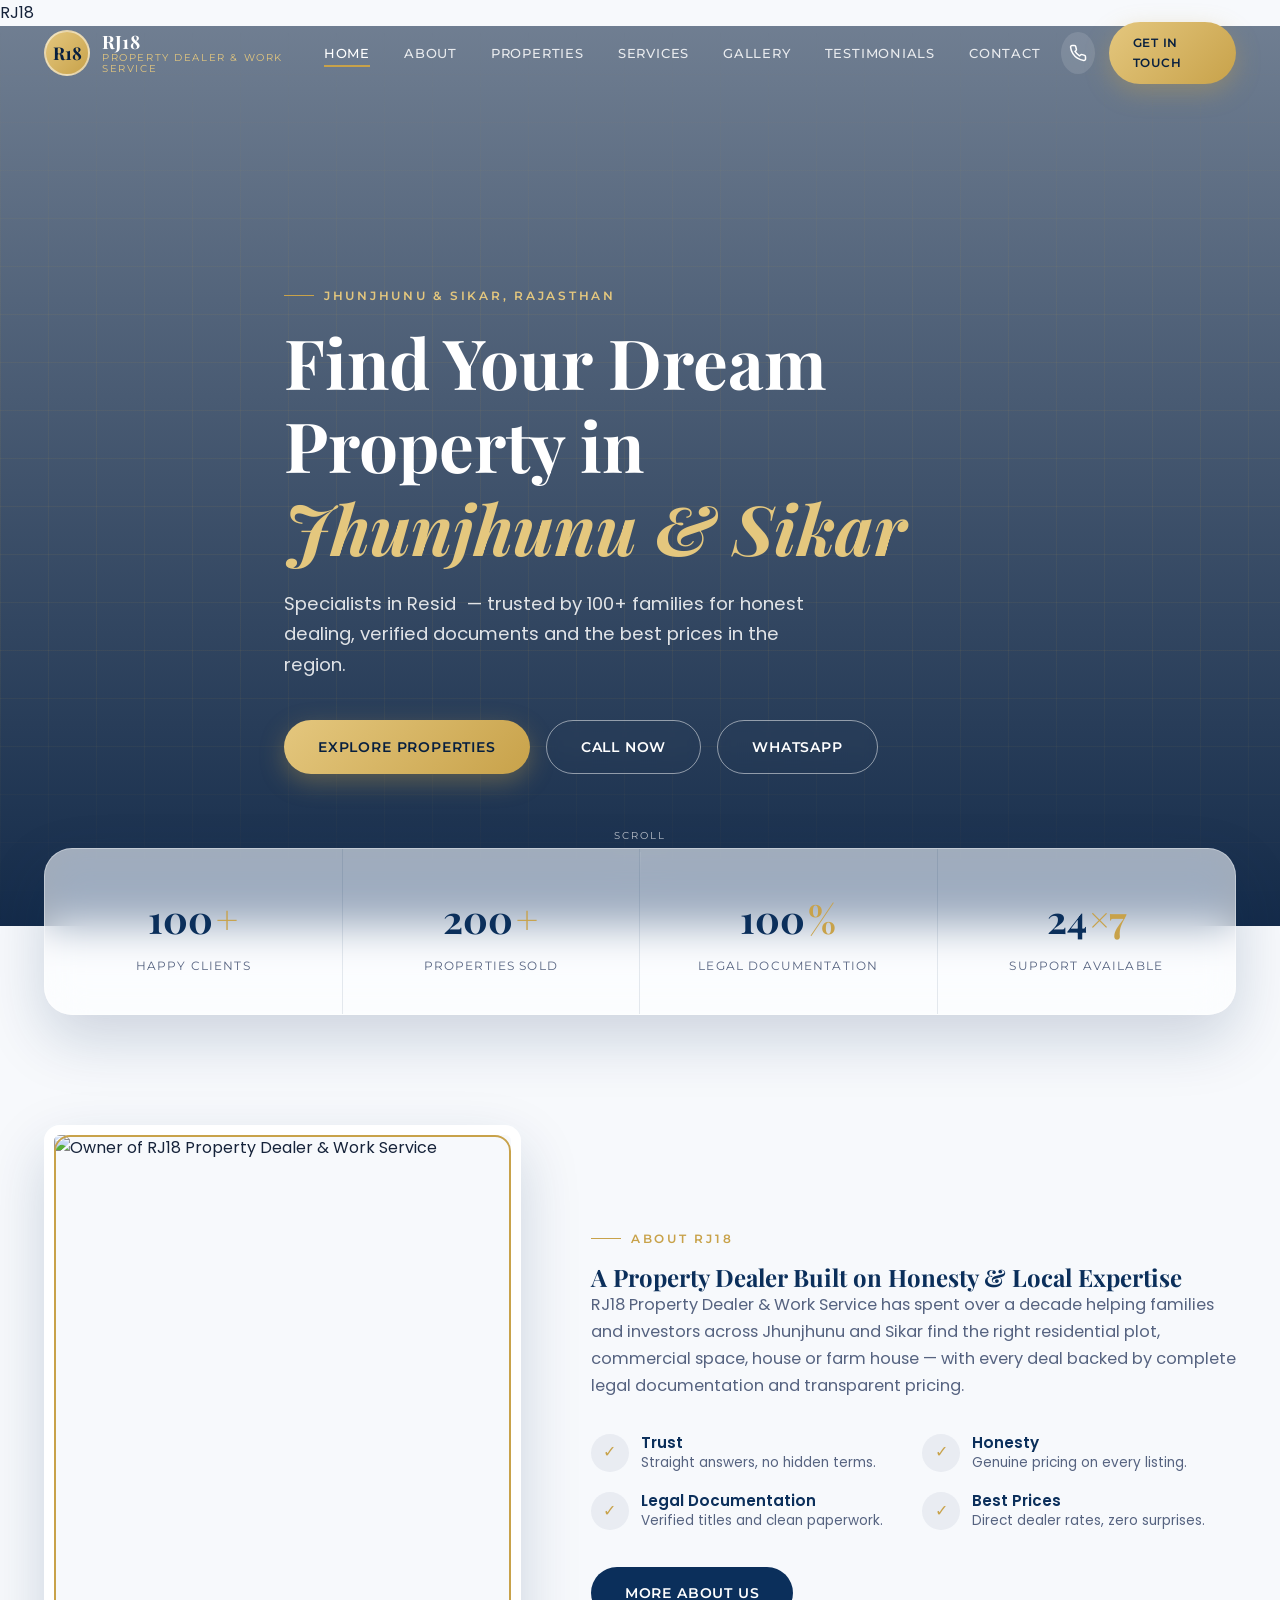
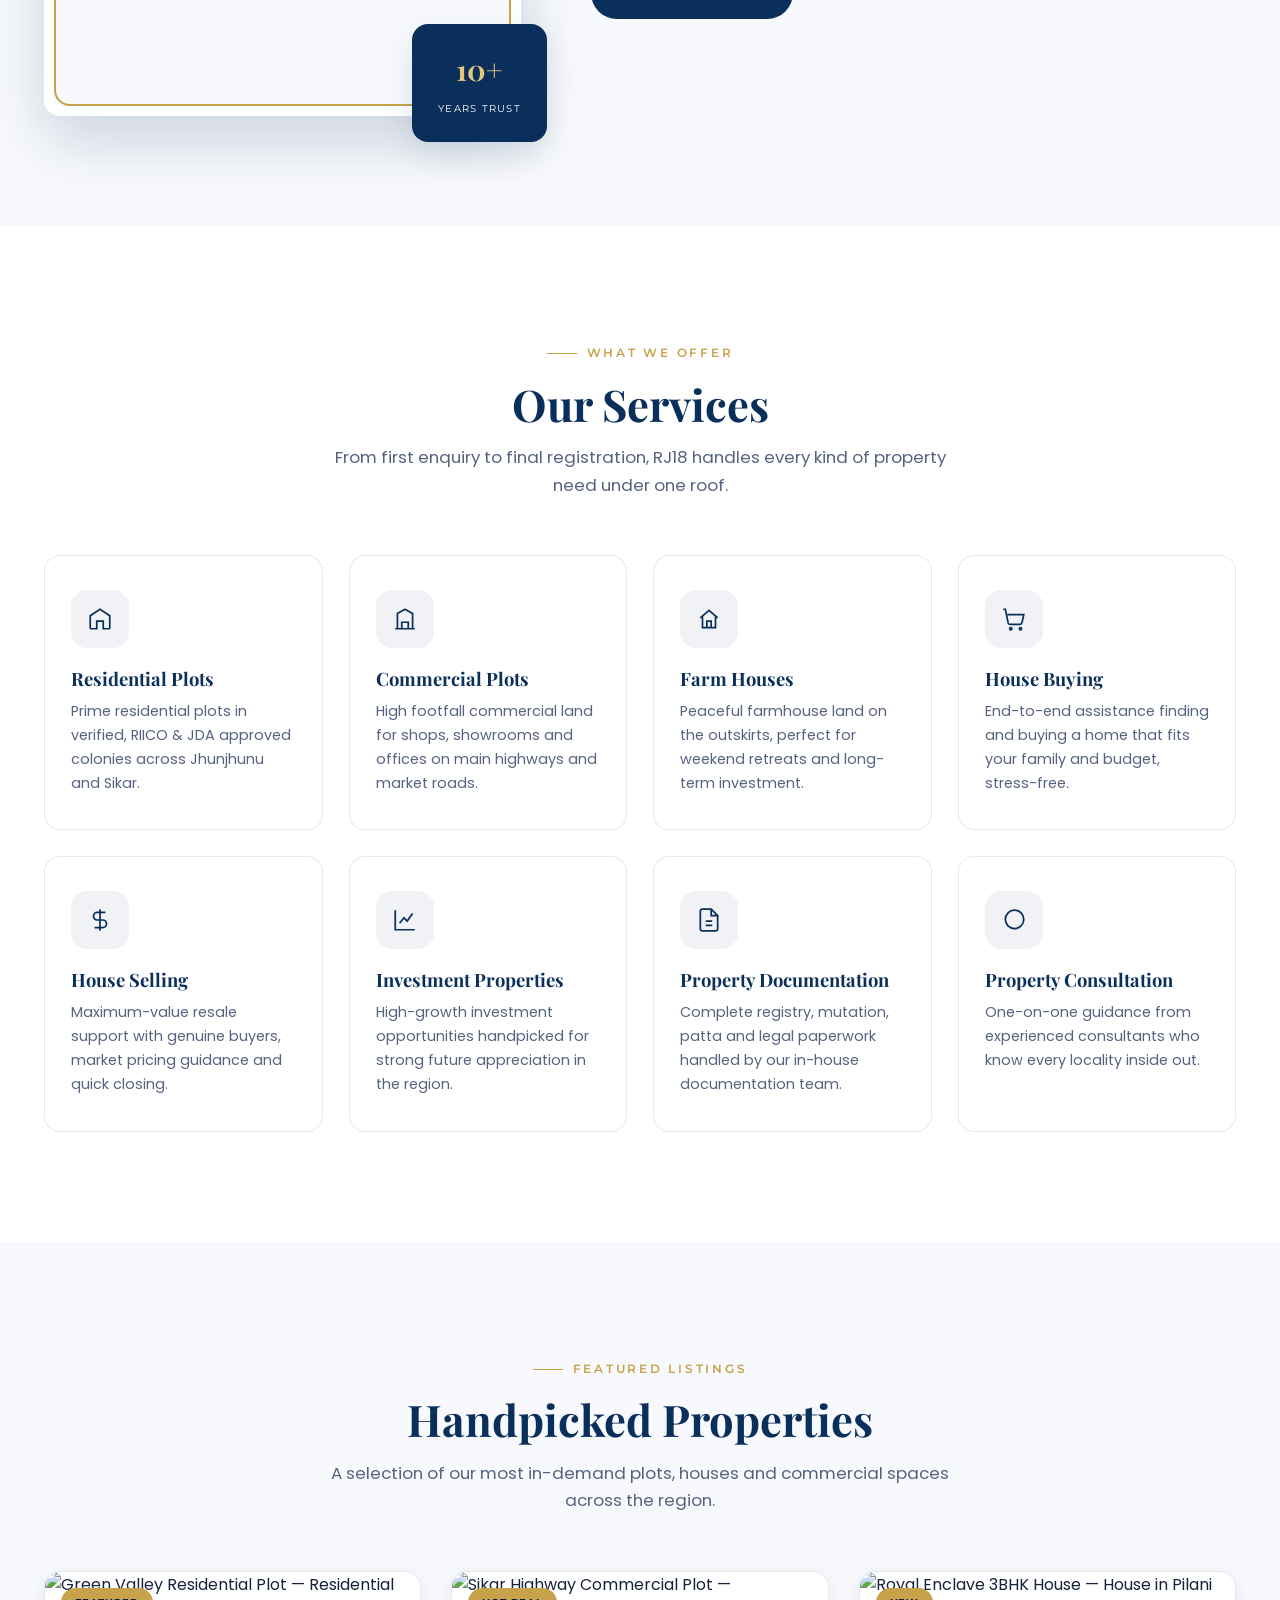
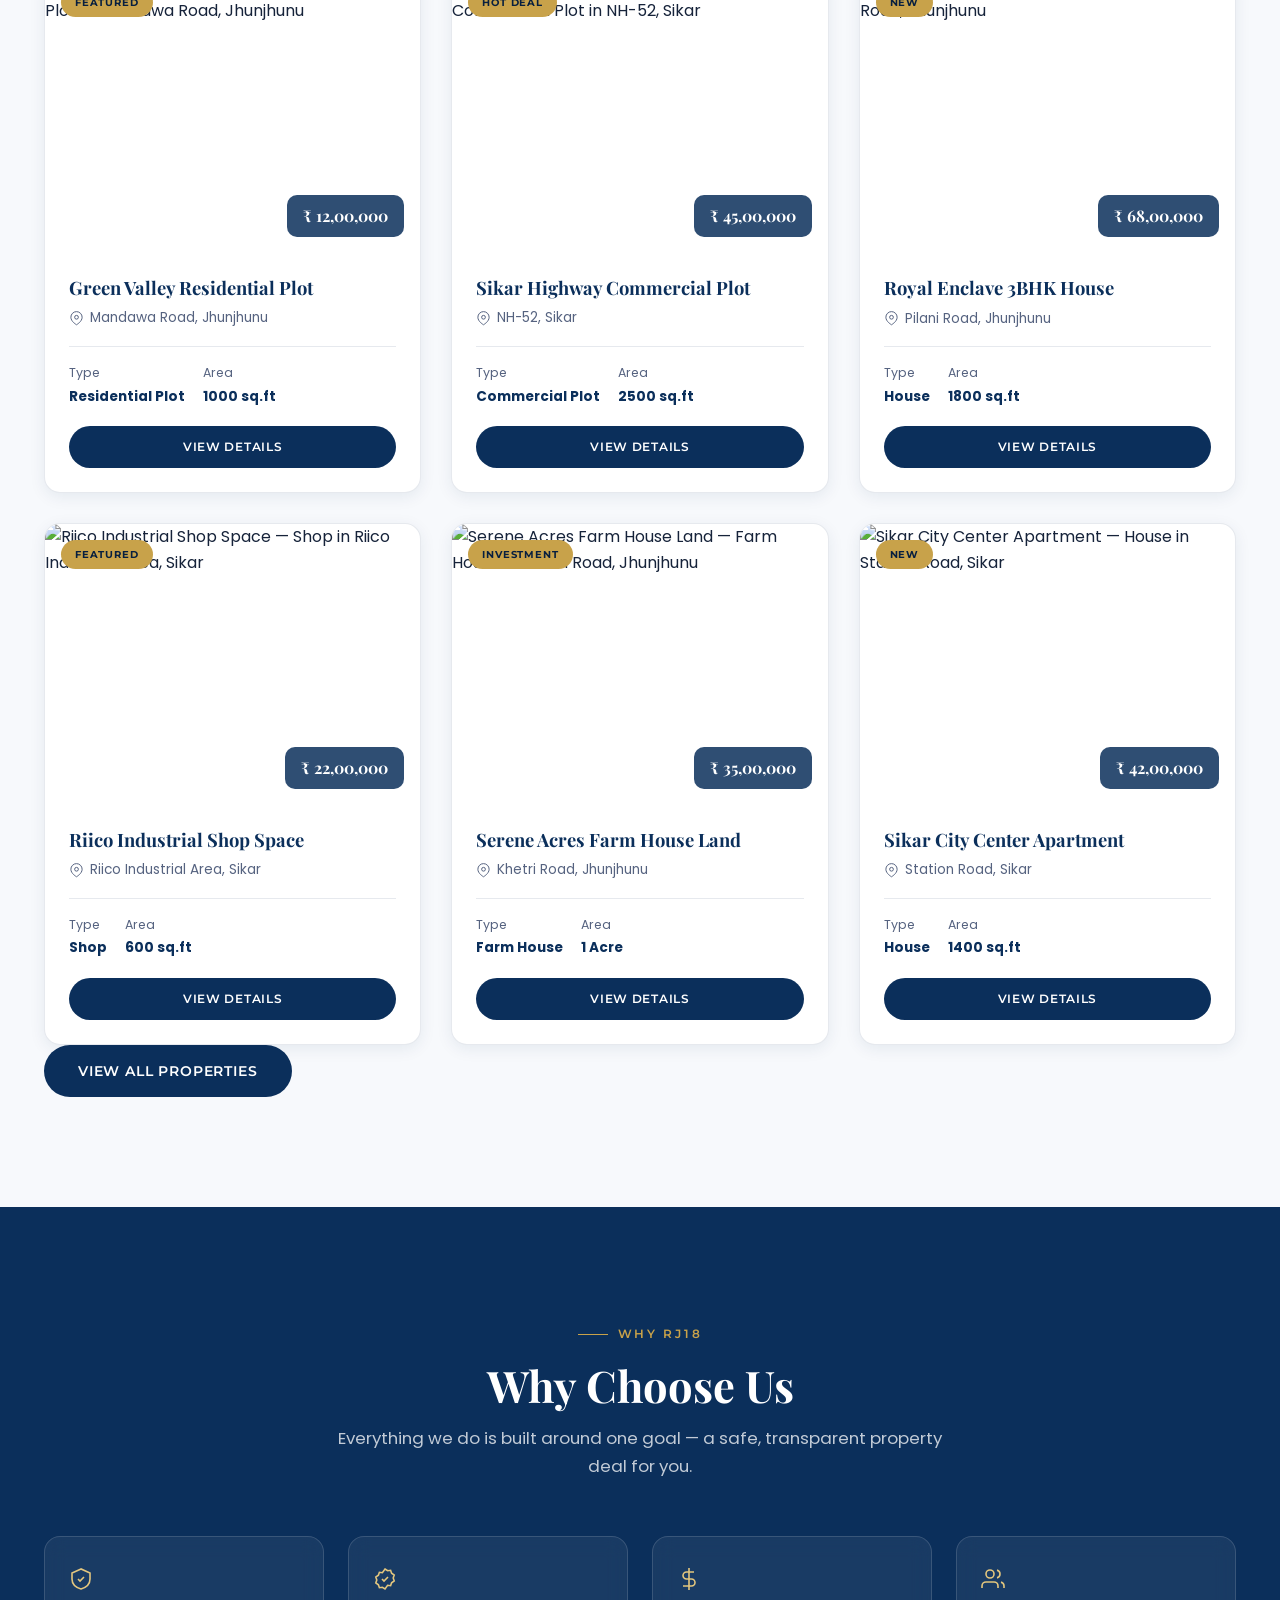
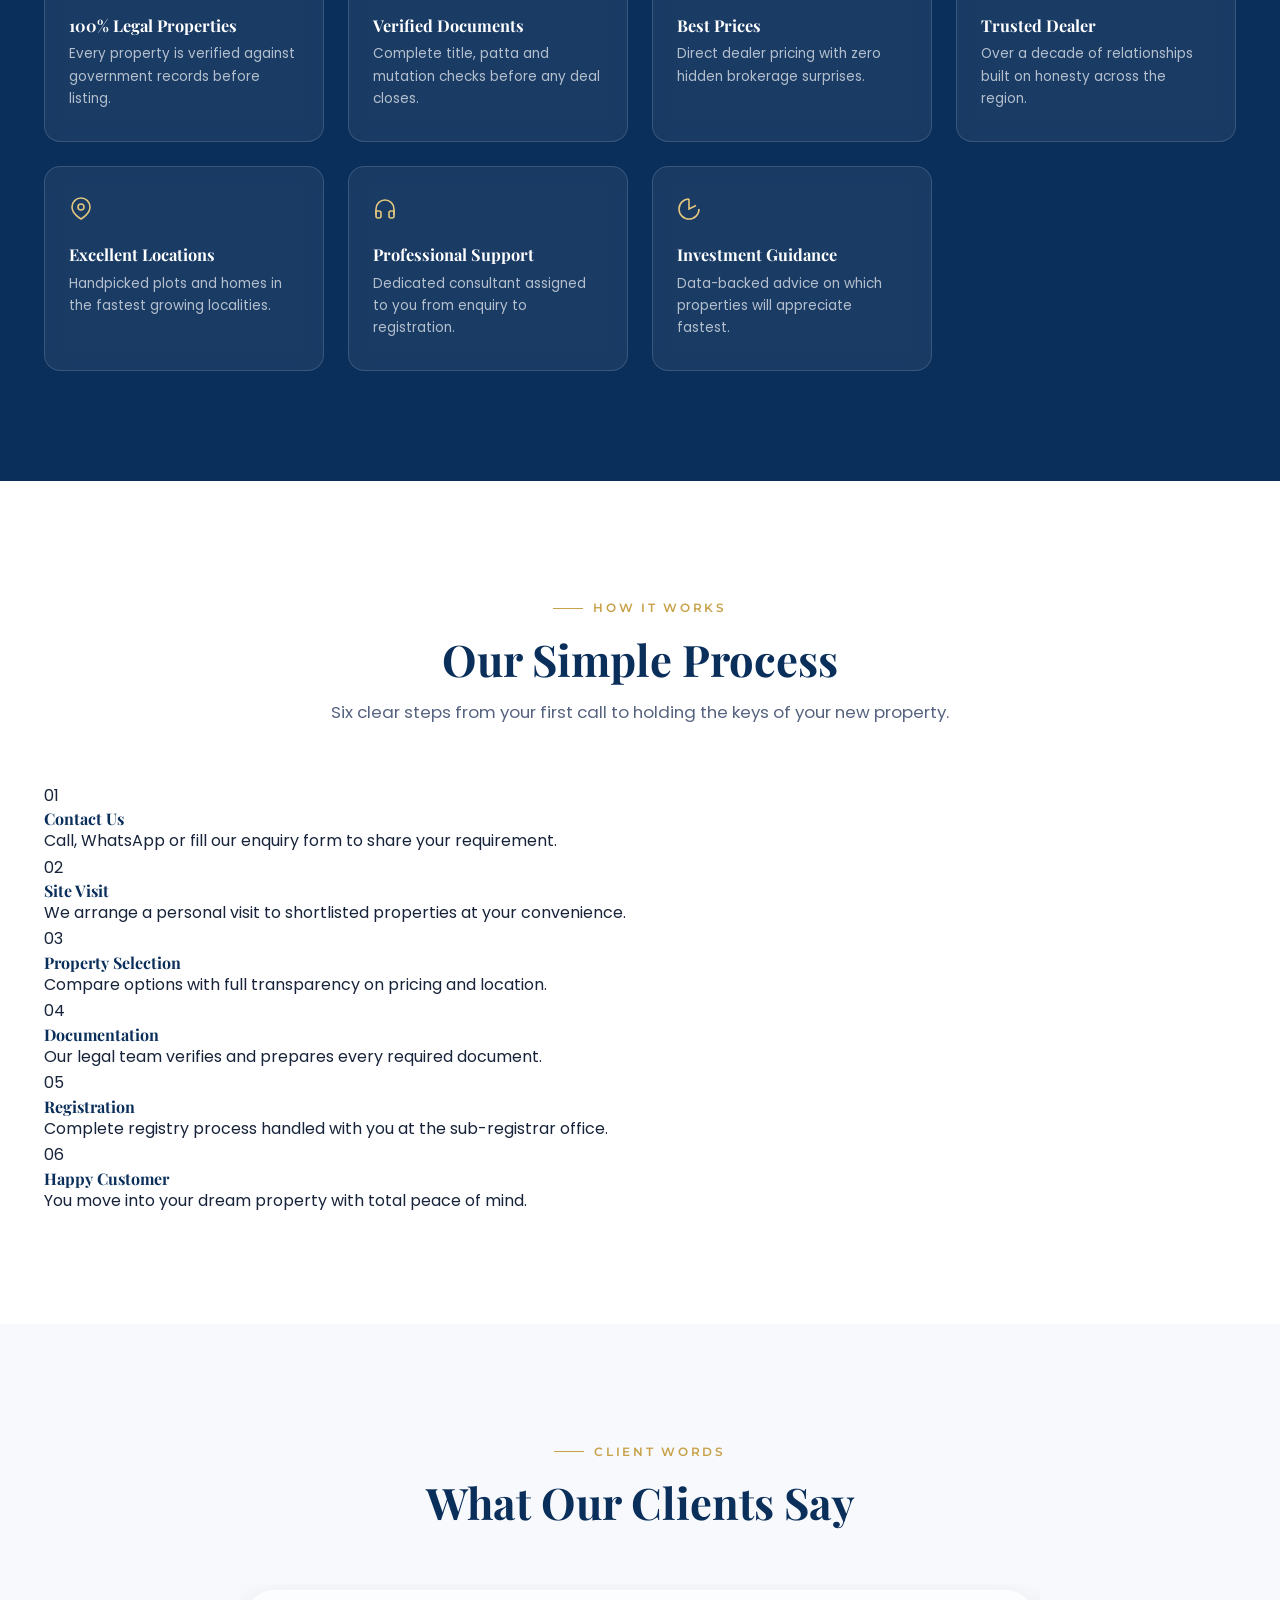
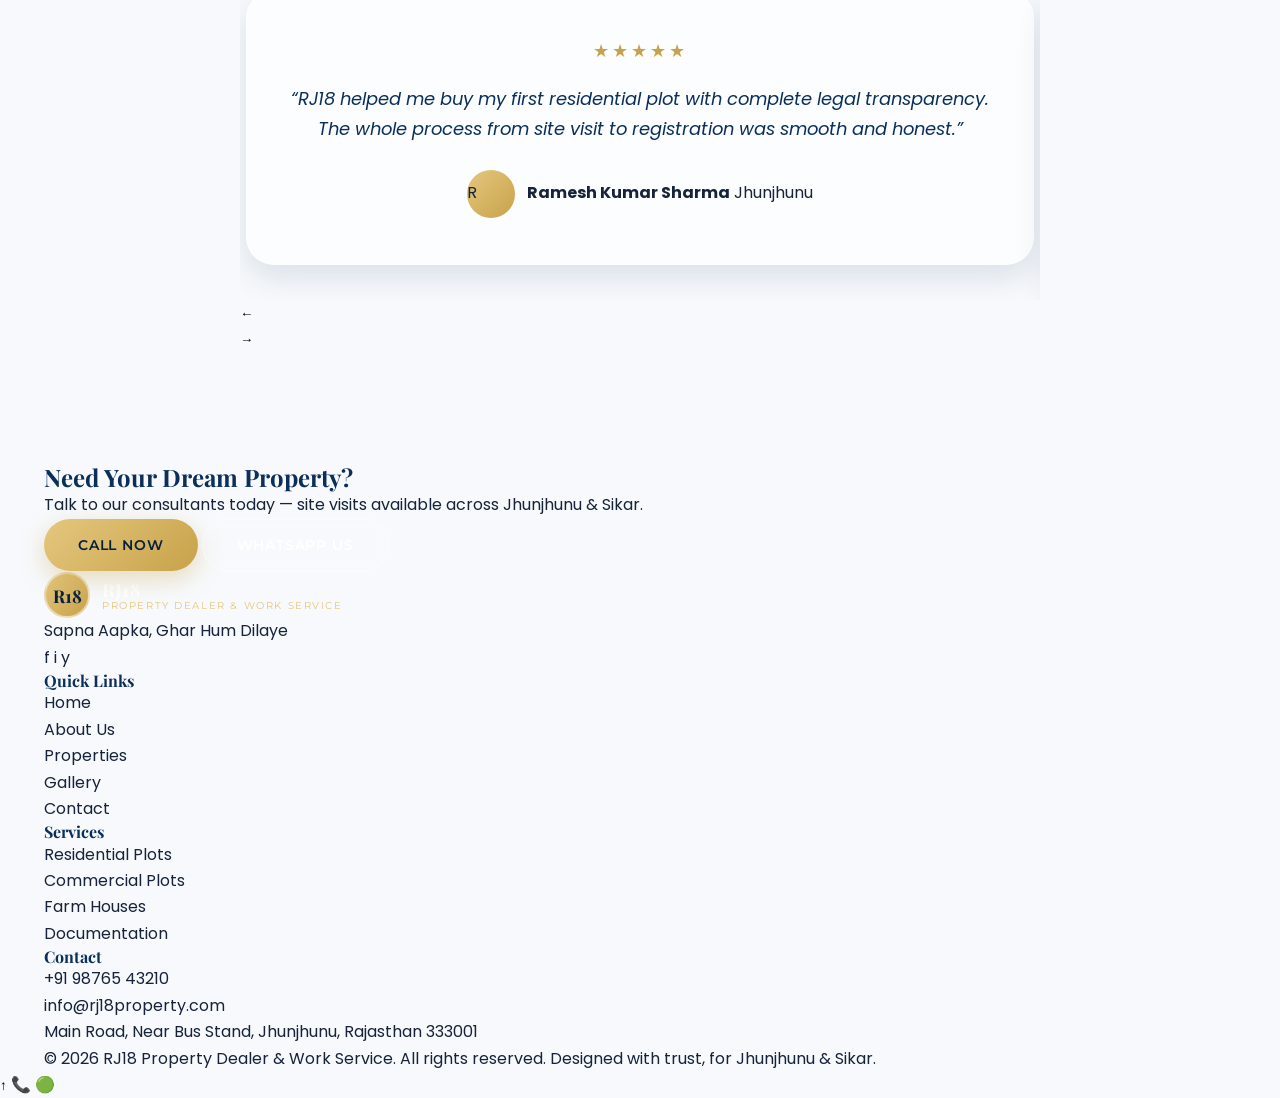
==== index.html @ 743d696b "Update stylesheet and script links in index.html" ====
<!DOCTYPE html>
<html lang="en">
<head>
<meta charset="UTF-8">
<meta name="viewport" content="width=device-width, initial-scale=1.0">
<title>RJ18 Property Dealer & Work Service | Plots, Houses & Shops in Jhunjhunu & Sikar</title>
<meta name="description" content="RJ18 Property Dealer & Work Service — trusted real estate dealer in Jhunjhunu & Sikar, Rajasthan. Residential & commercial plots, houses, shops, farm houses and investment properties with 100% legal documentation.">
<meta name="keywords" content="property dealer Jhunjhunu, property dealer Sikar, plots in Jhunjhunu, real estate Rajasthan, RJ18">
<meta name="author" content="RJ18 Property Dealer & Work Service">
<link rel="canonical" href="https://rj18property.com/">

<!-- Open Graph -->
<meta property="og:type" content="website">
<meta property="og:title" content="RJ18 Property Dealer & Work Service">
<meta property="og:description" content="Sapna Aapka, Ghar Hum Dilaye — Trusted property dealer in Jhunjhunu & Sikar, Rajasthan.">
<meta property="og:image" content="https://images.unsplash.com/photo-1600585154340-be6161a56a0c?q=80&w=1200&auto=format&fit=crop">
<meta property="og:url" content="https://rj18property.com/">
<meta name="twitter:card" content="summary_large_image">

<link rel="icon" href="data:image/svg+xml,<svg xmlns=%22http://www.w3.org/2000/svg%22 viewBox=%220 0 100 100%22><rect width=%22100%22 height=%22100%22 rx=%2220%22 fill=%22%230B2F5B%22/><text x=%2250%22 y=%2264%22 font-size=%2242%22 fill=%22%23C8A24A%22 text-anchor=%22middle%22 font-family=%22Georgia%22>R</text></svg>">

<link rel="preconnect" href="https://fonts.googleapis.com">
<link rel="preconnect" href="https://fonts.gstatic.com" crossorigin>
<link href="https://fonts.googleapis.com/css2?family=Playfair+Display:wght@600;700;800&family=Poppins:wght@300;400;500;600;700&family=Montserrat:wght@500;600;700&display=swap" rel="stylesheet">

<link rel="stylesheet" href="style.css">
<link rel="stylesheet" href="animations.css">

<script type="application/ld+json">
{
  "@context": "https://schema.org",
  "@type": "RealEstateAgent",
  "name": "RJ18 Property Dealer & Work Service",
  "image": "https://images.unsplash.com/photo-1600585154340-be6161a56a0c",
  "description": "Trusted real estate dealer offering residential plots, commercial plots, houses, shops and farm houses in Jhunjhunu & Sikar, Rajasthan.",
  "address": {
    "@type": "PostalAddress",
    "streetAddress": "Main Road, Near Bus Stand",
    "addressLocality": "Jhunjhunu",
    "addressRegion": "Rajasthan",
    "postalCode": "333001",
    "addressCountry": "IN"
  },
  "telephone": "+91-98765-43210",
  "areaServed": ["Jhunjhunu", "Sikar"],
  "priceRange": "₹₹"
}
</script>
</head>
<body>

<div class="loader-mark">RJ18</div></div></div>

<div class="nav-scrim"></div>

<!-- ================= HEADER ================= -->
<header class="site-header">
  <div class="container">
    <a href="index.html" class="brand">
      <span class="brand-mark">R18</span>
      <span class="brand-text"><strong>RJ18</strong><span>Property Dealer &amp; Work Service</span></span>
    </a>

    <nav class="main-nav">
      <ul>
        <li><a href="index.html" class="active">Home</a></li>
        <li><a href="about.html">About</a></li>
        <li><a href="properties.html">Properties</a></li>
        <li><a href="index.html#services">Services</a></li>
        <li><a href="gallery.html">Gallery</a></li>
        <li><a href="index.html#testimonials">Testimonials</a></li>
        <li><a href="contact.html">Contact</a></li>
      </ul>
    </nav>

    <div class="header-actions">
      <a class="icon-btn" data-tel-link href aria-label="Call RJ18"><svg width="18" height="18" viewBox="0 0 24 24" fill="none" stroke="currentColor" stroke-width="2"><path d="M22 16.92v3a2 2 0 0 1-2.18 2 19.79 19.79 0 0 1-8.63-3.07 19.5 19.5 0 0 1-6-6 19.79 19.79 0 0 1-3.07-8.67A2 2 0 0 1 4.11 2h3a2 2 0 0 1 2 1.72c.127.96.362 1.903.7 2.81a2 2 0 0 1-.45 2.11L8.09 9.91a16 16 0 0 0 6 6l1.27-1.27a2 2 0 0 1 2.11-.45c.907.338 1.85.573 2.81.7A2 2 0 0 1 22 16.92z"/></svg></a>
      <a class="btn btn-gold btn-sm" href="contact.html">Get In Touch</a>
      <button class="nav-toggle" aria-label="Toggle menu"><span></span><span></span><span></span></button>
    </div>
  </div>
</header>

<!-- ================= HERO ================= -->
<section class="hero" id="home">
  <div class="hero-bg"></div>
  <div class="hero-grid"></div>
  <div class="container hero-content">
    <div class="eyebrow">Jhunjhunu &amp; Sikar, Rajasthan</div>
    <h1>Find Your Dream Property in <span class="highlight">Jhunjhunu &amp; Sikar</span></h1>
    <p class="lead">
      Specialists in <span data-typewriter>Residential Plots</span> — trusted by 100+ families for
      honest dealing, verified documents and the best prices in the region.
    </p>
    <div class="hero-actions">
      <a href="properties.html" class="btn btn-gold">Explore Properties</a>
      <a data-tel-link href class="btn btn-outline">Call Now</a>
      <a data-wa-link href target="_blank" rel="noopener" class="btn btn-outline">WhatsApp</a>
    </div>
  </div>
  <div class="hero-scroll"><span>Scroll</span><span class="dot-track"></span></div>
</section>

<!-- ================= STATS ================= -->
<div class="container stats-bar" data-reveal="fade">
  <div class="stats-card"><!-- filled by JS --></div>
</div>

<!-- ================= ABOUT ================= -->
<section class="section" id="about">
  <div class="container about-grid">
    <div class="about-media" data-reveal="left">
      <div class="owner-frame">
        <img src="https://images.unsplash.com/photo-1560250097-0b93528c311a?q=80&w=900&auto=format&fit=crop" alt="Owner of RJ18 Property Dealer & Work Service">
      </div>
      <div class="about-badge"><strong>10+</strong><span>Years Trust</span></div>
    </div>
    <div data-reveal="right">
      <div class="eyebrow">About RJ18</div>
      <h2>A Property Dealer Built on Honesty &amp; Local Expertise</h2>
      <p style="color:var(--text-muted); font-size:1.02rem;">
        RJ18 Property Dealer &amp; Work Service has spent over a decade helping families and investors across
        Jhunjhunu and Sikar find the right residential plot, commercial space, house or farm house — with
        every deal backed by complete legal documentation and transparent pricing.
      </p>
      <div class="about-points" data-about-points>
        <div class="about-point"><span class="ico">✓</span><div><h4>Trust</h4><p>Straight answers, no hidden terms.</p></div></div>
        <div class="about-point"><span class="ico">✓</span><div><h4>Honesty</h4><p>Genuine pricing on every listing.</p></div></div>
        <div class="about-point"><span class="ico">✓</span><div><h4>Legal Documentation</h4><p>Verified titles and clean paperwork.</p></div></div>
        <div class="about-point"><span class="ico">✓</span><div><h4>Best Prices</h4><p>Direct dealer rates, zero surprises.</p></div></div>
      </div>
      <a href="about.html" class="btn btn-navy">More About Us</a>
    </div>
  </div>
</section>

<!-- ================= SERVICES ================= -->
<section class="section section--alt" id="services">
  <div class="container">
    <div class="section-head center">
      <div class="eyebrow">What We Offer</div>
      <h2>Our Services</h2>
      <p>From first enquiry to final registration, RJ18 handles every kind of property need under one roof.</p>
    </div>
    <div class="services-grid" data-services-grid></div>
  </div>
</section>

<!-- ================= FEATURED PROPERTIES ================= -->
<section class="section" id="properties">
  <div class="container">
    <div class="section-head center">
      <div class="eyebrow">Featured Listings</div>
      <h2>Handpicked Properties</h2>
      <p>A selection of our most in-demand plots, houses and commercial spaces across the region.</p>
    </div>
    <div class="properties-grid" data-properties-grid></div>
    <div class="text-center mt-40">
      <a href="properties.html" class="btn btn-navy">View All Properties</a>
    </div>
  </div>
</section>

<!-- ================= WHY CHOOSE ================= -->
<section class="section section--navy" id="why">
  <div class="container">
    <div class="section-head center">
      <div class="eyebrow">Why RJ18</div>
      <h2>Why Choose Us</h2>
      <p>Everything we do is built around one goal — a safe, transparent property deal for you.</p>
    </div>
    <div class="why-grid" data-why-grid></div>
  </div>
</section>

<!-- ================= PROCESS ================= -->
<section class="section section--alt" id="process">
  <div class="container">
    <div class="section-head center">
      <div class="eyebrow">How It Works</div>
      <h2>Our Simple Process</h2>
      <p>Six clear steps from your first call to holding the keys of your new property.</p>
    </div>
    <div class="timeline" data-process-timeline></div>
  </div>
</section>

<!-- ================= TESTIMONIALS ================= -->
<section class="section" id="testimonials">
  <div class="container">
    <div class="section-head center">
      <div class="eyebrow">Client Words</div>
      <h2>What Our Clients Say</h2>
    </div>
    <div class="testi-track-wrap" data-reveal="fade">
      <div class="testi-track">
        <div class="testi-slides" data-testi-slides></div>
      </div>
      <div class="testi-controls">
        <button class="testi-arrow" data-testi-prev aria-label="Previous testimonial">←</button>
        <div class="testi-dots" data-testi-dots></div>
        <button class="testi-arrow" data-testi-next aria-label="Next testimonial">→</button>
      </div>
    </div>
  </div>
</section>

<!-- ================= CTA BANNER ================= -->
<section class="cta-banner">
  <div class="container">
    <h2>Need Your Dream Property?</h2>
    <p>Talk to our consultants today — site visits available across Jhunjhunu &amp; Sikar.</p>
    <div class="cta-actions">
      <a data-tel-link href class="btn btn-gold">Call Now</a>
      <a data-wa-link href target="_blank" rel="noopener" class="btn btn-outline">WhatsApp Us</a>
    </div>
  </div>
</section>

<!-- ================= FOOTER ================= -->
<footer class="site-footer">
  <div class="container">
    <div class="footer-grid">
      <div class="footer-brand">
        <div class="brand">
          <span class="brand-mark">R18</span>
          <span class="brand-text"><strong>RJ18</strong><span>Property Dealer &amp; Work Service</span></span>
        </div>
        <p data-biz="tagline"></p>
        <div class="footer-social">
          <a href="#" aria-label="Facebook">f</a>
          <a href="#" aria-label="Instagram">i</a>
          <a href="#" aria-label="YouTube">y</a>
        </div>
      </div>
      <div class="footer-col">
        <h4>Quick Links</h4>
        <ul>
          <li><a href="index.html">Home</a></li>
          <li><a href="about.html">About Us</a></li>
          <li><a href="properties.html">Properties</a></li>
          <li><a href="gallery.html">Gallery</a></li>
          <li><a href="contact.html">Contact</a></li>
        </ul>
      </div>
      <div class="footer-col">
        <h4>Services</h4>
        <ul>
          <li><a href="index.html#services">Residential Plots</a></li>
          <li><a href="index.html#services">Commercial Plots</a></li>
          <li><a href="index.html#services">Farm Houses</a></li>
          <li><a href="index.html#services">Documentation</a></li>
        </ul>
      </div>
      <div class="footer-col">
        <h4>Contact</h4>
        <ul>
          <li><a data-tel-link href data-biz="phone"></a></li>
          <li><a data-mail-link href data-biz="email"></a></li>
          <li><span data-biz="address" style="display:block;"></span></li>
        </ul>
      </div>
    </div>
    <div class="footer-bottom">
      <span>© <span data-year></span> RJ18 Property Dealer &amp; Work Service. All rights reserved.</span>
      <span>Designed with trust, for Jhunjhunu &amp; Sikar.</span>
    </div>
  </div>
</footer>

<!-- ================= FLOATING BUTTONS ================= -->
<div class="float-stack">
  <button class="float-btn float-top" aria-label="Back to top">↑</button>
  <a data-tel-link href class="float-btn float-call" aria-label="Call now">📞</a>
  <a data-wa-link href target="_blank" rel="noopener" class="float-btn float-whatsapp" aria-label="WhatsApp"><span class="pulse-ring"></span>🟢</a>
</div>

<!-- ================= LIGHTBOX (shared markup, only used on gallery page) ================= -->
<div class="lightbox">
  <button class="lightbox-close" aria-label="Close">×</button>
  <button class="lightbox-nav lightbox-prev" aria-label="Previous">‹</button>
  <img src="" alt="Gallery preview">
  <button class="lightbox-nav lightbox-next" aria-label="Next">›</button>
</div>

<script src="config.js"></script>
<script src="main.js"></script>
</body>
  </html>
---- style.css ----
/* ==========================================================================
   RJ18 PROPERTY DEALER & WORK SERVICE
   Design system: Royal Navy + Luxury Gold + Glassmorphism
   Fonts: Playfair Display (headings) / Poppins (body) / Montserrat (nav & labels)
   ========================================================================== */

:root {
  /* ---- Brand palette ---- */
  --navy: #0B2F5B;
  --navy-deep: #071f3f;
  --navy-soft: rgba(11, 47, 91, 0.06);
  --white: #FFFFFF;
  --gold: #C8A24A;
  --gold-light: #E4C77E;
  --bg: #F7F9FC;
  --text: #16233A;
  --text-muted: #566380;
  --line: rgba(11, 47, 91, 0.10);

  /* ---- Elevation / glass ---- */
  --glass-bg: rgba(255, 255, 255, 0.6);
  --glass-border: rgba(255, 255, 255, 0.35);
  --shadow-sm: 0 4px 16px rgba(11, 47, 91, 0.08);
  --shadow-md: 0 12px 32px rgba(11, 47, 91, 0.12);
  --shadow-lg: 0 24px 60px rgba(11, 47, 91, 0.18);
  --shadow-gold: 0 8px 24px rgba(200, 162, 74, 0.35);

  /* ---- Type ---- */
  --font-display: 'Playfair Display', serif;
  --font-body: 'Poppins', sans-serif;
  --font-nav: 'Montserrat', sans-serif;

  /* ---- Layout ---- */
  --container: 1240px;
  --radius-sm: 8px;
  --radius-md: 16px;
  --radius-lg: 28px;
  --transition: 0.4s cubic-bezier(0.22, 1, 0.36, 1);
}

/* ---------- Reset ---------- */
* { margin: 0; padding: 0; box-sizing: border-box; }
html { scroll-behavior: smooth; }
body {
  font-family: var(--font-body);
  color: var(--text);
  background: var(--bg);
  line-height: 1.65;
  overflow-x: hidden;
  -webkit-font-smoothing: antialiased;
}
img { max-width: 100%; display: block; }
a { text-decoration: none; color: inherit; }
ul { list-style: none; }
button { font-family: inherit; cursor: pointer; border: none; background: none; }
h1, h2, h3, h4 { font-family: var(--font-display); font-weight: 700; color: var(--navy); line-height: 1.2; }
input, textarea, select { font-family: inherit; font-size: 1rem; }

@media (prefers-reduced-motion: reduce) {
  *, *::before, *::after { animation-duration: 0.001ms !important; animation-iteration-count: 1 !important; transition-duration: 0.001ms !important; scroll-behavior: auto !important; }
}

:focus-visible {
  outline: 2px solid var(--gold);
  outline-offset: 3px;
  border-radius: 4px;
}

.container { max-width: var(--container); margin: 0 auto; padding: 0 24px; }

.section { padding: 110px 0; position: relative; }
.section--tight { padding: 80px 0; }
.section--navy { background: var(--navy); color: var(--white); }
.section--navy h2, .section--navy h3 { color: var(--white); }
.section--alt { background: var(--white); }

.eyebrow {
  font-family: var(--font-nav);
  font-size: 0.78rem;
  letter-spacing: 0.22em;
  text-transform: uppercase;
  color: var(--gold);
  font-weight: 600;
  display: inline-flex;
  align-items: center;
  gap: 10px;
  margin-bottom: 14px;
}
.eyebrow::before { content: ""; width: 30px; height: 1px; background: var(--gold); display: inline-block; }

.section-head { max-width: 640px; margin-bottom: 56px; }
.section-head.center { margin-left: auto; margin-right: auto; text-align: center; }
.section-head h2 { font-size: clamp(2rem, 3.4vw, 2.8rem); margin-bottom: 14px; }
.section-head p { color: var(--text-muted); font-size: 1.05rem; }
.section--navy .section-head p { color: rgba(255,255,255,0.75); }

/* ---------- Buttons ---------- */
.btn {
  position: relative;
  overflow: hidden;
  display: inline-flex;
  align-items: center;
  justify-content: center;
  gap: 10px;
  padding: 15px 34px;
  border-radius: 100px;
  font-family: var(--font-nav);
  font-size: 0.85rem;
  font-weight: 600;
  letter-spacing: 0.06em;
  text-transform: uppercase;
  transition: transform var(--transition), box-shadow var(--transition), background var(--transition), color var(--transition);
  isolation: isolate;
}
.btn-gold {
  background: linear-gradient(135deg, var(--gold-light), var(--gold));
  color: var(--navy-deep);
  box-shadow: var(--shadow-gold);
}
.btn-gold:hover { background: var(--navy); color: var(--white); transform: translateY(-3px); box-shadow: var(--shadow-lg); }
.btn-outline {
  background: transparent;
  color: var(--white);
  border: 1.5px solid rgba(255,255,255,0.5);
  backdrop-filter: blur(6px);
}
.btn-outline:hover { background: var(--white); color: var(--navy); border-color: var(--white); transform: translateY(-3px); }
.btn-navy {
  background: var(--navy);
  color: var(--white);
}
.btn-navy:hover { background: var(--gold); color: var(--navy-deep); transform: translateY(-3px); box-shadow: var(--shadow-gold); }
.btn-sm { padding: 11px 24px; font-size: 0.75rem; }

.btn::after {
  content: "";
  position: absolute;
  inset: 0;
  border-radius: inherit;
  background: radial-gradient(circle at var(--rx, 50%) var(--ry, 50%), rgba(255,255,255,0.5), transparent 60%);
  opacity: 0;
  transition: opacity 0.5s;
  z-index: -1;
}
.btn:hover::after { opacity: 1; }

/* ---------- Header ---------- */
.site-header {
  position: fixed; top: 0; left: 0; right: 0; z-index: 1000;
  padding: 22px 0;
  transition: background var(--transition), padding var(--transition), box-shadow var(--transition);
}
.site-header .container { display: flex; align-items: center; justify-content: space-between; gap: 20px; }
.site-header.scrolled {
  background: rgba(11, 47, 91, 0.85);
  backdrop-filter: blur(16px) saturate(140%);
  padding: 12px 0;
  box-shadow: var(--shadow-md);
}

.brand { display: flex; align-items: center; gap: 12px; }
.brand-mark {
  width: 46px; height: 46px;
  border-radius: 50%;
  background: linear-gradient(135deg, var(--gold-light), var(--gold));
  display: flex; align-items: center; justify-content: center;
  font-family: var(--font-display);
  font-weight: 700;
  color: var(--navy-deep);
  font-size: 1.1rem;
  border: 2px solid rgba(255,255,255,0.5);
  flex-shrink: 0;
}
.brand-text { display: flex; flex-direction: column; line-height: 1.15; }
.brand-text strong { font-family: var(--font-display); color: var(--white); font-size: 1.15rem; letter-spacing: 0.01em; }
.brand-text span { font-family: var(--font-nav); font-size: 0.62rem; letter-spacing: 0.16em; text-transform: uppercase; color: var(--gold-light); }

.main-nav ul { display: flex; align-items: center; gap: 34px; }
.main-nav a {
  font-family: var(--font-nav);
  font-size: 0.82rem;
  letter-spacing: 0.06em;
  text-transform: uppercase;
  font-weight: 500;
  color: rgba(255,255,255,0.85);
  position: relative;
  padding: 6px 0;
}
.main-nav a::after {
  content: ""; position: absolute; left: 0; bottom: 0; width: 0; height: 2px;
  background: var(--gold); transition: width var(--transition);
}
.main-nav a:hover, .main-nav a.active { color: var(--white); }
.main-nav a:hover::after, .main-nav a.active::after { width: 100%; }

.header-actions { display: flex; align-items: center; gap: 14px; }
.icon-btn {
  width: 42px; height: 42px; border-radius: 50%;
  display: flex; align-items: center; justify-content: center;
  background: rgba(255,255,255,0.12);
  color: var(--white);
  transition: background var(--transition), transform var(--transition);
}
.icon-btn:hover { background: var(--gold); color: var(--navy-deep); transform: translateY(-2px); }

.nav-toggle {
  display: none;
  width: 44px; height: 44px;
  flex-direction: column; align-items: center; justify-content: center;
  gap: 5px;
  z-index: 1100;
}
.nav-toggle span { width: 24px; height: 2px; background: var(--white); border-radius: 2px; transition: transform var(--transition), opacity var(--transition); }
.nav-toggle.open span:nth-child(1) { transform: translateY(7px) rotate(45deg); }
.nav-toggle.open span:nth-child(2) { opacity: 0; }
.nav-toggle.open span:nth-child(3) { transform: translateY(-7px) rotate(-45deg); }

/* ---------- Hero ---------- */
.hero {
  position: relative;
  min-height: 100vh;
  display: flex; align-items: center;
  color: var(--white);
  padding-top: 100px;
  overflow: hidden;
}
.hero-bg {
  position: absolute; inset: 0;
  background-image: linear-gradient(180deg, rgba(7,31,63,0.55) 0%, rgba(7,31,63,0.78) 55%, rgba(7,31,63,0.96) 100%),
    url('https://images.unsplash.com/photo-1600585154340-be6161a56a0c?q=80&w=2000&auto=format&fit=crop');
  background-size: cover; background-position: center;
  transform: scale(1.08);
  animation: heroZoom 16s ease-in-out infinite alternate;
}
@keyframes heroZoom { to { transform: scale(1); } }
.hero-grid {
  position: absolute; inset: 0;
  background-image: linear-gradient(rgba(200,162,74,0.08) 1px, transparent 1px), linear-gradient(90deg, rgba(200,162,74,0.08) 1px, transparent 1px);
  background-size: 48px 48px;
  mask-image: linear-gradient(180deg, transparent, black 30%, black 70%, transparent);
}
.hero-content { position: relative; z-index: 2; max-width: 760px; }
.hero-content .eyebrow { color: var(--gold-light); }
.hero-content h1 {
  font-size: clamp(2.4rem, 5.4vw, 4.4rem);
  color: var(--white);
  margin-bottom: 20px;
}
.hero-content h1 .highlight { color: var(--gold-light); font-style: italic; }
.hero-content p.lead {
  font-size: 1.15rem;
  color: rgba(255,255,255,0.85);
  max-width: 560px;
  margin-bottom: 40px;
}
.hero-actions { display: flex; flex-wrap: wrap; gap: 16px; }

.hero-scroll {
  position: absolute; bottom: 34px; left: 50%; transform: translateX(-50%);
  display: flex; flex-direction: column; align-items: center; gap: 8px;
  color: rgba(255,255,255,0.7);
  font-family: var(--font-nav); font-size: 0.65rem; letter-spacing: 0.2em; text-transform: uppercase;
  z-index: 2;
}
.hero-scroll .dot-track { width: 1px; height: 40px; background: rgba(255,255,255,0.25); position: relative; overflow: hidden; }
.hero-scroll .dot-track::after {
  content: ""; position: absolute; top: -40px; left: 0; width: 100%; height: 40px; background: var(--gold);
  animation: scrollDot 2.2s ease-in-out infinite;
}
@keyframes scrollDot { to { top: 40px; } }

.hero-page-header {
  min-height: 56vh;
  padding-top: 140px;
  padding-bottom: 70px;
}
.hero-page-header .hero-content h1 { font-size: clamp(2.2rem, 4.6vw, 3.4rem); }
.breadcrumb { font-family: var(--font-nav); font-size: 0.8rem; letter-spacing: 0.08em; color: rgba(255,255,255,0.7); margin-top: 18px; }
.breadcrumb a { color: var(--gold-light); }
.breadcrumb span { margin: 0 8px; }

/* ---------- Stats ---------- */
.stats-bar {
  position: relative; z-index: 3;
  margin-top: -78px;
}
.stats-card {
  background: var(--glass-bg);
  border: 1px solid var(--glass-border);
  backdrop-filter: blur(20px) saturate(160%);
  border-radius: var(--radius-lg);
  box-shadow: var(--shadow-lg);
  display: grid;
  grid-template-columns: repeat(4, 1fr);
}
.stat-item { text-align: center; padding: 38px 20px; border-right: 1px solid var(--line); }
.stat-item:last-child { border-right: none; }
.stat-num {
  font-family: var(--font-display); font-weight: 700; color: var(--navy);
  font-size: clamp(1.8rem, 3vw, 2.6rem); display: flex; align-items: baseline; justify-content: center; gap: 3px;
}
.stat-num .suffix { color: var(--gold); }
.stat-label { font-family: var(--font-nav); font-size: 0.72rem; letter-spacing: 0.1em; text-transform: uppercase; color: var(--text-muted); margin-top: 6px; }

/* ---------- About ---------- */
.about-grid { display: grid; grid-template-columns: 0.85fr 1.15fr; gap: 70px; align-items: center; }
.about-media { position: relative; }
.owner-frame {
  position: relative;
  border-radius: var(--radius-md);
  overflow: hidden;
  border: 10px solid var(--white);
  box-shadow: var(--shadow-lg);
}
.owner-frame img { aspect-ratio: 4/5; object-fit: cover; }
.owner-frame::after {
  content: ""; position: absolute; inset: 0; border-radius: inherit;
  box-shadow: inset 0 0 0 2px var(--gold);
  pointer-events: none;
}
.about-badge {
  position: absolute; bottom: -26px; right: -26px;
  background: var(--navy); color: var(--white);
  padding: 22px 26px; border-radius: var(--radius-md);
  box-shadow: var(--shadow-md);
  font-family: var(--font-display); text-align: center;
}
.about-badge strong { display: block; font-size: 1.8rem; color: var(--gold-light); }
.about-badge span { font-family: var(--font-nav); font-size: 0.65rem; letter-spacing: 0.12em; text-transform: uppercase; }

.about-points { display: grid; grid-template-columns: 1fr 1fr; gap: 18px; margin: 34px 0; }
.about-point { display: flex; align-items: flex-start; gap: 12px; }
.about-point .ico {
  width: 38px; height: 38px; border-radius: 50%; background: var(--navy-soft);
  display: flex; align-items: center; justify-content: center; color: var(--gold); flex-shrink: 0;
}
.about-point h4 { font-family: var(--font-body); font-size: 0.95rem; color: var(--navy); font-weight: 600; }
.about-point p { font-size: 0.85rem; color: var(--text-muted); }

/* ---------- Services ---------- */
.services-grid { display: grid; grid-template-columns: repeat(4, 1fr); gap: 26px; }
.service-card {
  background: var(--white);
  border: 1px solid var(--line);
  border-radius: var(--radius-md);
  padding: 34px 26px;
  transition: transform var(--transition), box-shadow var(--transition), border-color var(--transition);
  position: relative;
  overflow: hidden;
}
.service-card::before {
  content: ""; position: absolute; top: 0; left: 0; right: 0; height: 3px;
  background: linear-gradient(90deg, var(--gold-light), var(--gold));
  transform: scaleX(0); transform-origin: left;
  transition: transform var(--transition);
}
.service-card:hover { transform: translateY(-10px); box-shadow: var(--shadow-lg); border-color: transparent; }
.service-card:hover::before { transform: scaleX(1); }
.service-icon {
  width: 58px; height: 58px; border-radius: 16px;
  background: var(--navy-soft);
  display: flex; align-items: center; justify-content: center;
  color: var(--navy); margin-bottom: 20px;
  transition: background var(--transition), color var(--transition), transform var(--transition);
}
.service-card:hover .service-icon { background: var(--navy); color: var(--gold-light); transform: rotate(-6deg) scale(1.05); }
.service-card h3 { font-size: 1.15rem; margin-bottom: 10px; }
.service-card p { color: var(--text-muted); font-size: 0.9rem; }

/* ---------- Properties ---------- */
.property-filters { display: flex; flex-wrap: wrap; gap: 10px; margin-bottom: 40px; }
.filter-btn {
  padding: 10px 22px; border-radius: 100px; border: 1px solid var(--line);
  font-family: var(--font-nav); font-size: 0.75rem; letter-spacing: 0.06em; text-transform: uppercase;
  color: var(--navy); background: var(--white); transition: all var(--transition);
}
.filter-btn:hover, .filter-btn.active { background: var(--navy); color: var(--white); border-color: var(--navy); }

.properties-grid { display: grid; grid-template-columns: repeat(3, 1fr); gap: 30px; }
.property-card {
  background: var(--white); border-radius: var(--radius-md); overflow: hidden;
  box-shadow: var(--shadow-sm); transition: transform var(--transition), box-shadow var(--transition);
  border: 1px solid var(--line);
}
.property-card:hover { transform: translateY(-8px); box-shadow: var(--shadow-lg); }
.property-media { position: relative; overflow: hidden; aspect-ratio: 4/3; }
.property-media img { width: 100%; height: 100%; object-fit: cover; transition: transform 0.7s var(--transition); }
.property-card:hover .property-media img { transform: scale(1.12); }
.property-tag {
  position: absolute; top: 16px; left: 16px;
  background: var(--gold); color: var(--navy-deep);
  font-family: var(--font-nav); font-size: 0.65rem; font-weight: 700; letter-spacing: 0.08em; text-transform: uppercase;
  padding: 6px 14px; border-radius: 100px;
}
.property-price {
  position: absolute; bottom: 16px; right: 16px;
  background: rgba(11,47,91,0.85); backdrop-filter: blur(8px);
  color: var(--white); padding: 8px 16px; border-radius: 10px;
  font-family: var(--font-display); font-weight: 700;
}
.property-body { padding: 24px; }
.property-body h3 { font-size: 1.15rem; margin-bottom: 8px; }
.property-loc { display: flex; align-items: center; gap: 6px; color: var(--text-muted); font-size: 0.85rem; margin-bottom: 16px; }
.property-meta { display: flex; gap: 18px; padding-top: 16px; border-top: 1px solid var(--line); margin-bottom: 18px; }
.property-meta div { font-size: 0.78rem; color: var(--text-muted); display: flex; flex-direction: column; gap: 2px; }
.property-meta strong { color: var(--navy); font-size: 0.85rem; }
.property-body .btn { width: 100%; }

/* ---------- Why choose ---------- */
.why-grid { display: grid; grid-template-columns: repeat(4, 1fr); gap: 24px; }
.why-card {
  background: rgba(255,255,255,0.06);
  border: 1px solid rgba(255,255,255,0.14);
  backdrop-filter: blur(10px);
  border-radius: var(--radius-md);
  padding: 30px 24px;
  transition: transform var(--transition), background var(--transition);
}
.why-card:hover { transform: translateY(-6px); background: rgba(200,162,74,0.12); border-color: var(--gold); }
.why-card .ico { color: var(--gold-light); margin-bottom: 16px; }
.why-card h4 { color: var(--white); font-size: 1.02rem; margin-bottom: 8px; }
.why-card p { color: rgba(255,255,255,0.68); font-size: 0.85rem; }

/* ---------- Gallery ---------- */
.masonry {
  columns: 3 260px; column-gap: 20px;
}
.masonry-item {
  break-inside: avoid; margin-bottom: 20px; border-radius: var(--radius-md); overflow: hidden;
  position: relative; cursor: pointer; box-shadow: var(--shadow-sm);
}
.masonry-item img { width: 100%; display: block; transition: transform 0.6s var(--transition); }
.masonry-item:hover img { transform: scale(1.08); }
.masonry-item::after {
  content: "\2921"; position: absolute; inset: 0;
  display: flex; align-items: center; justify-content: center;
  background: rgba(11,47,91,0); color: var(--white); font-size: 1.6rem;
  opacity: 0; transition: all var(--transition);
}
.masonry-item:hover::after { background: rgba(11,47,91,0.45); opacity: 1; }

.lightbox {
  position: fixed; inset: 0; background: rgba(7,31,63,0.94); z-index: 2000;
  display: flex; align-items: center; justify-content: center; padding: 40px;
  opacity: 0; visibility: hidden; transition: opacity 0.4s ease, visibility 0.4s ease;
}
.lightbox.active { opacity: 1; visibility: visible; }
.lightbox img { max-width: 90vw; max-height: 85vh; border-radius: 12px; box-shadow: var(--shadow-lg); }
.lightbox-close {
  position: absolute; top: 28px; right: 32px; color: var(--white); font-size: 1.6rem;
  width: 46px; height: 46px; border-radius: 50%; background: rgba(255,255,255,0.1);
  display: flex; align-items: center; justify-content: center; transition: background var(--transition);
}
.lightbox-close:hover { background: var(--gold); color: var(--navy-deep); }
.lightbox-nav { position: absolute; top: 50%; transform: translateY(-50%); color: var(--white); width: 50px; height: 50px; border-radius: 50%; background: rgba(255,255,255,0.1); display: flex; align-items: center; justify-content: center; font-size: 1.3rem; transition: background var(--transition); }
.lightbox-nav:hover { background: var(--gold); color: var(--navy-deep); }
.lightbox-prev { left: 28px; }
.lightbox-next { right: 28px; }

/* ---------- Testimonials ---------- */
.testi-track-wrap { position: relative; max-width: 800px; margin: 0 auto; }
.testi-track { overflow: hidden; }
.testi-slides { display: flex; transition: transform 0.6s var(--transition); }
.testi-slide { min-width: 100%; padding: 6px; }
.testi-card {
  background: var(--glass-bg); border: 1px solid var(--glass-border);
  backdrop-filter: blur(16px); border-radius: var(--radius-lg);
  padding: 46px 44px; text-align: center; box-shadow: var(--shadow-md);
}
.testi-stars { color: var(--gold); font-size: 1.1rem; letter-spacing: 3px; margin-bottom: 18px; }
.testi-card p.quote { font-size: 1.12rem; color: var(--navy); font-style: italic; margin-bottom: 26px; }
.testi-person { display: flex; align-items: center; justify-content: center; gap: 12px; }
.testi-avatar {
  width: 48px; height: 48px; border-radius: 50%;
  background: linear-gradient(135deg, var(--gold-light), var(--gold));
  display: flex; align-items: center; jus
---- animations.css ----
/* ==========================================================================
   RJ18 — Motion library (kept separate & minimal per brief)
   ========================================================================== */

@keyframes floatY {
  0%, 100% { transform: translateY(0); }
  50% { transform: translateY(-14px); }
}
.float-anim { animation: floatY 4.5s ease-in-out infinite; }

@keyframes fadeInUp {
  from { opacity: 0; transform: translateY(24px); }
  to { opacity: 1; transform: translateY(0); }
}
.hero-content > * { animation: fadeInUp 0.9s cubic-bezier(0.22,1,0.36,1) both; }
.hero-content .eyebrow { animation-delay: 0.05s; }
.hero-content h1 { animation-delay: 0.15s; }
.hero-content p.lead { animation-delay: 0.3s; }
.hero-content .hero-actions { animation-delay: 0.45s; }

@keyframes shimmer {
  0% { background-position: -200% 0; }
  100% { background-position: 200% 0; }
}
.skeleton {
  background: linear-gradient(90deg, var(--navy-soft) 25%, rgba(200,162,74,0.15) 50%, var(--navy-soft) 75%);
  background-size: 200% 100%;
  animation: shimmer 1.6s linear infinite;
}

/* Typing caret used by the hero JS typewriter */
.type-caret {
  display: inline-block; width: 3px; margin-left: 3px;
  background: var(--gold-light);
  animation: blink 0.9s step-end infinite;
}
@keyframes blink { 50% { opacity: 0; } }

/* Ripple used on all .btn clicks (JS attaches inline vars) */
.ripple {
  position: absolute; border-radius: 50%; transform: scale(0);
  background: rgba(255,255,255,0.55);
  animation: rippleAnim 0.6s ease-out;
  pointer-events: none;
}
@keyframes rippleAnim { to { transform: scale(2.6); opacity: 0; } }
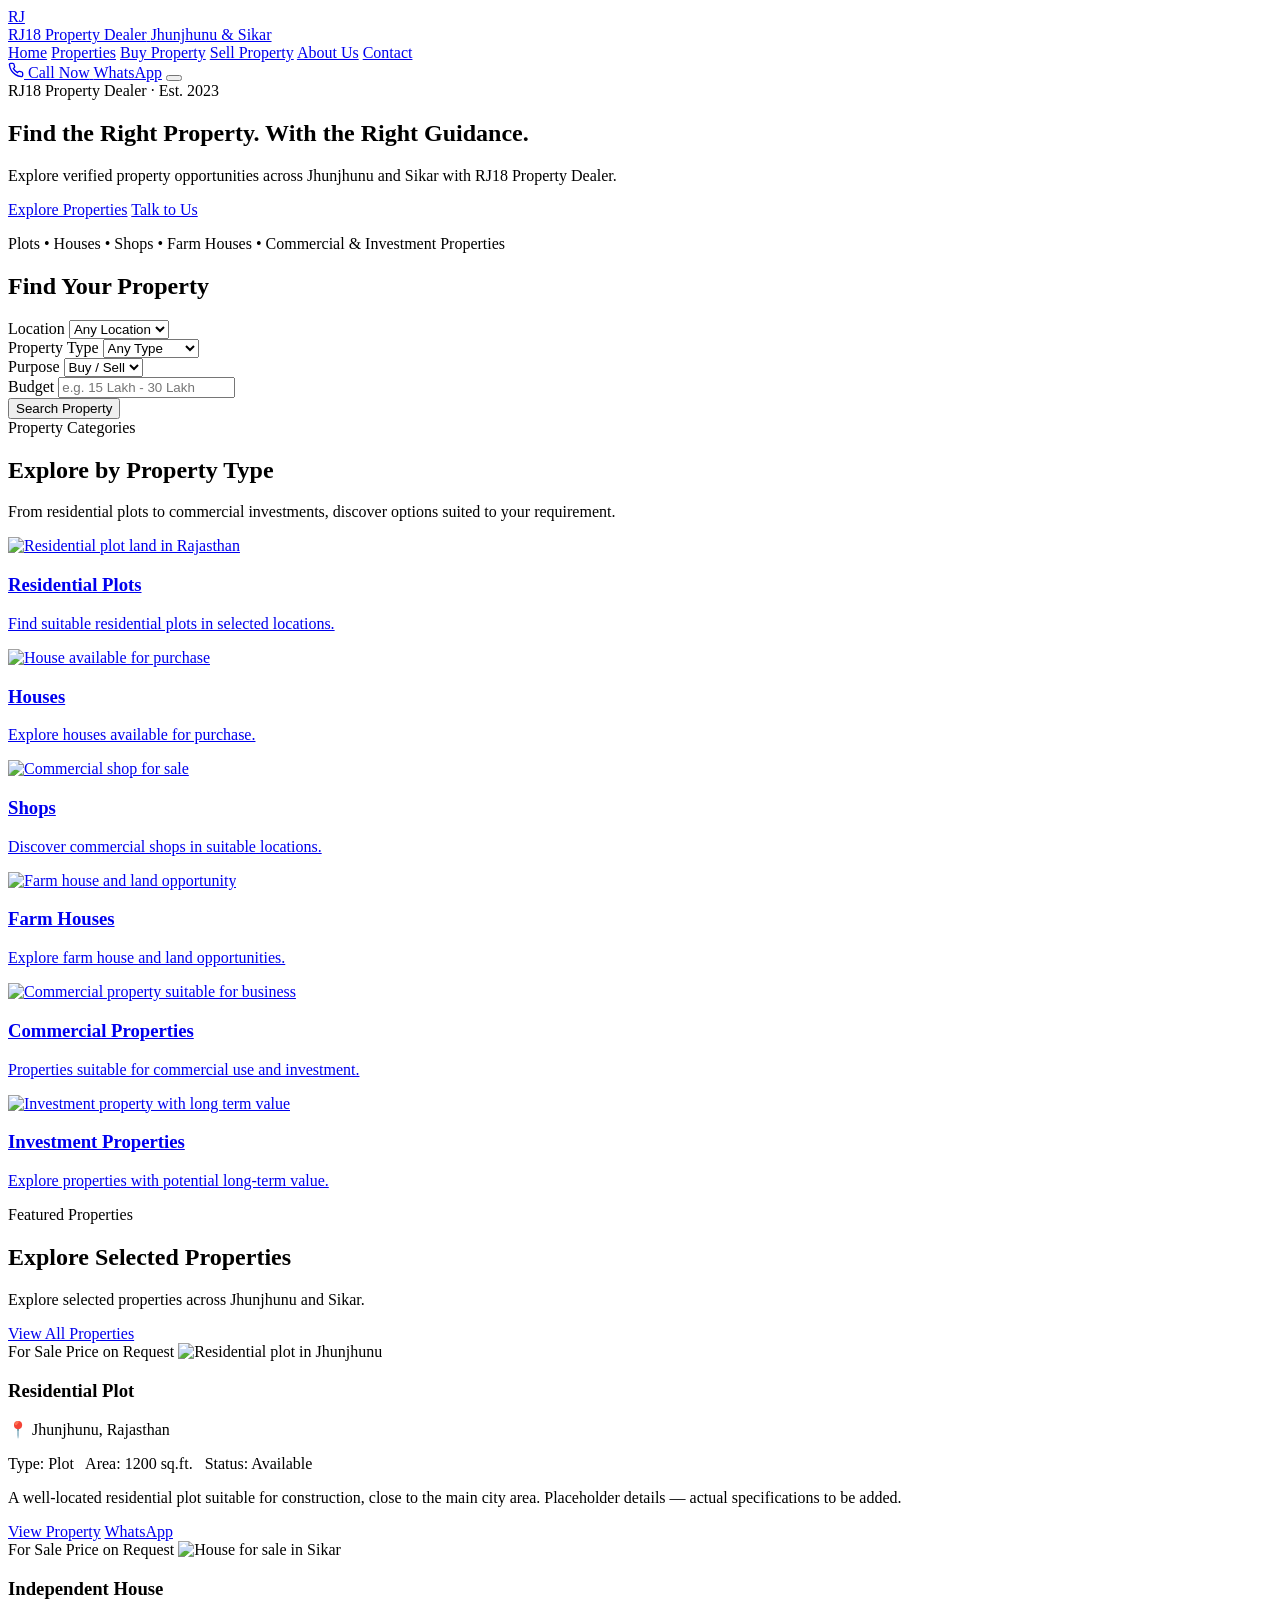
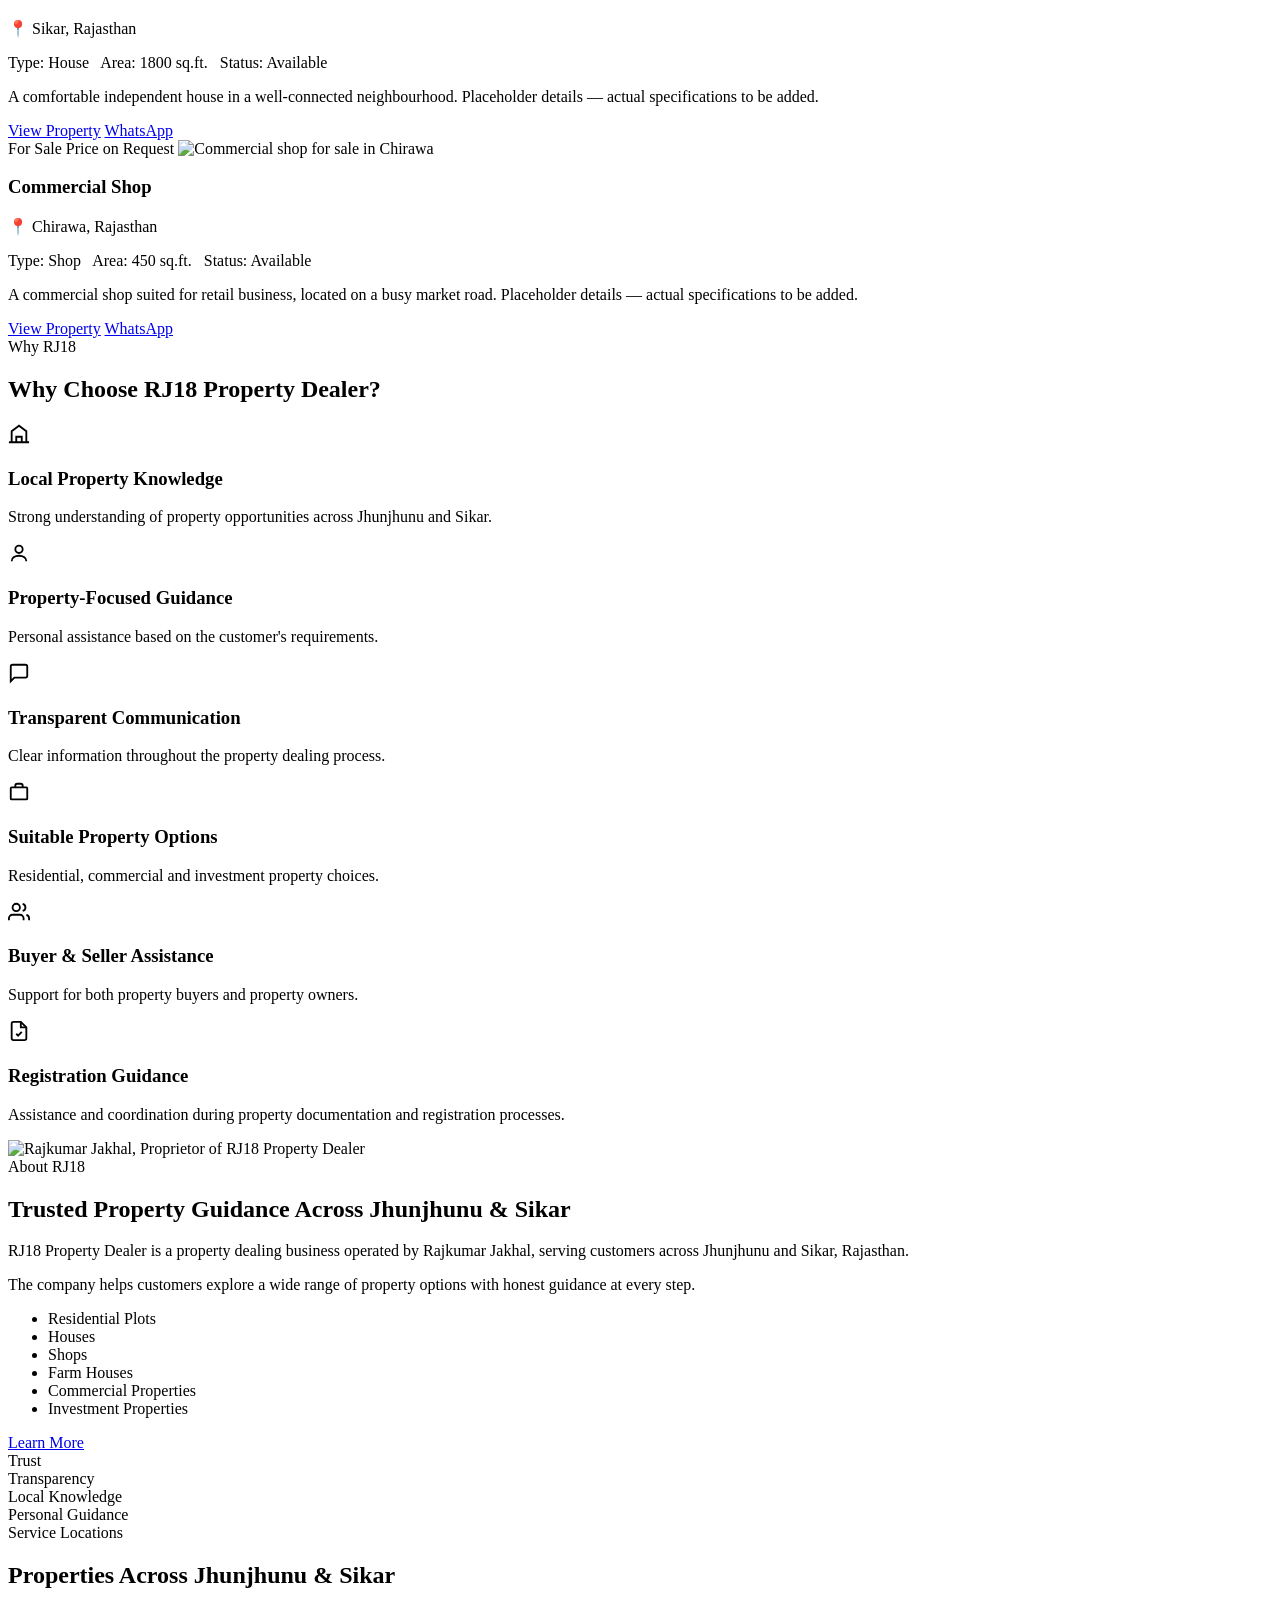
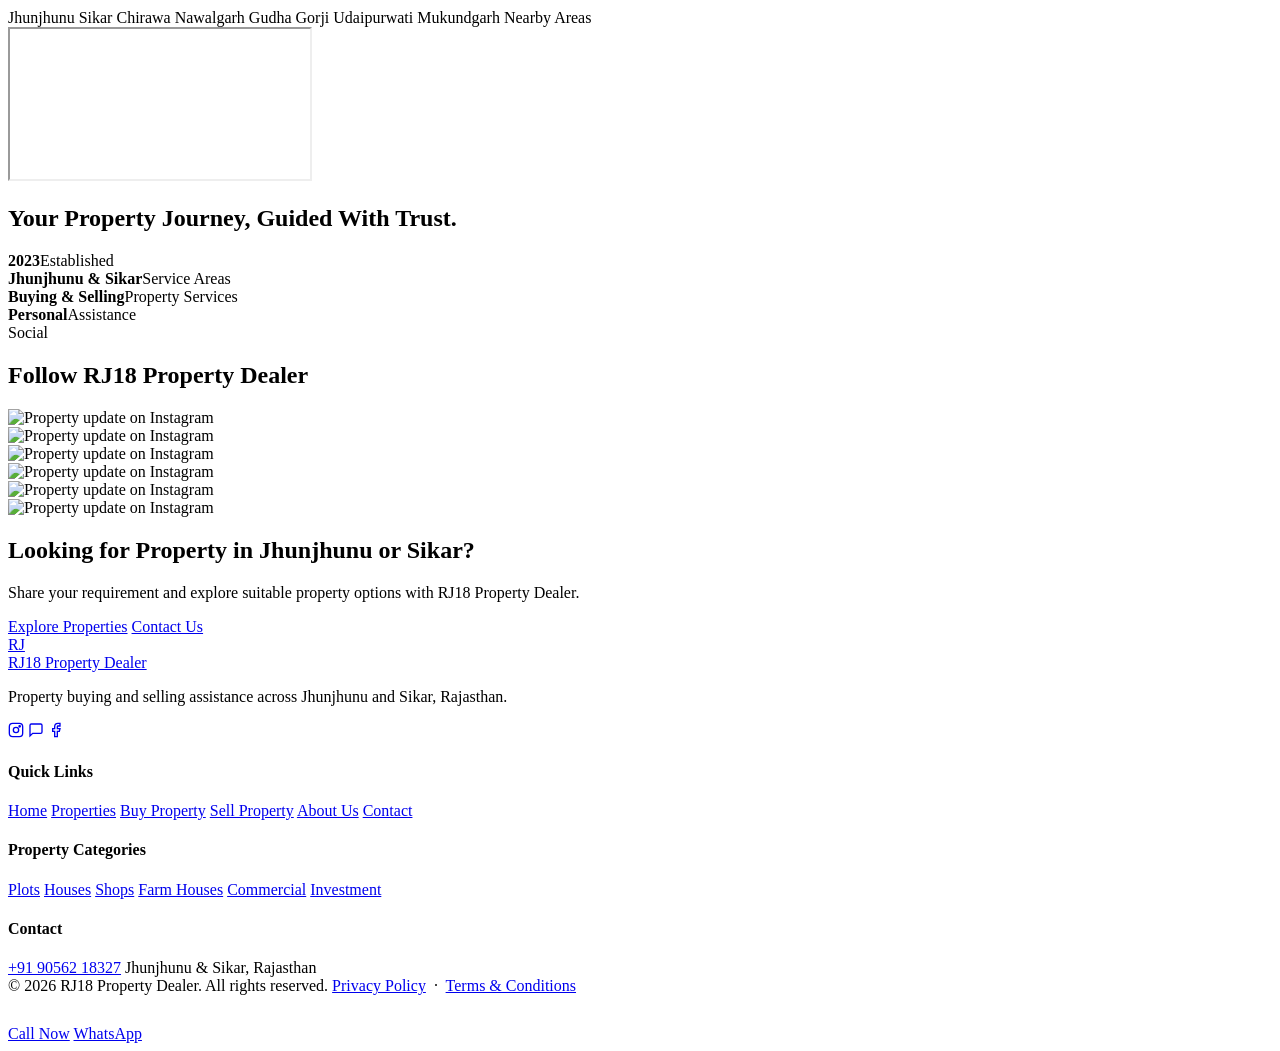
==== commit 95550eda: "Update stylesheet and script links in index.html" ====
--- a/index.html
+++ b/index.html
@@ -3,288 +3,412 @@
 <head>
 <meta charset="UTF-8">
 <meta name="viewport" content="width=device-width, initial-scale=1.0">
-<title>RJ18 Property Dealer & Work Service | Plots, Houses & Shops in Jhunjhunu & Sikar</title>
-<meta name="description" content="RJ18 Property Dealer & Work Service — trusted real estate dealer in Jhunjhunu & Sikar, Rajasthan. Residential & commercial plots, houses, shops, farm houses and investment properties with 100% legal documentation.">
-<meta name="keywords" content="property dealer Jhunjhunu, property dealer Sikar, plots in Jhunjhunu, real estate Rajasthan, RJ18">
-<meta name="author" content="RJ18 Property Dealer & Work Service">
-<link rel="canonical" href="https://rj18property.com/">
-
-<!-- Open Graph -->
-<meta property="og:type" content="website">
-<meta property="og:title" content="RJ18 Property Dealer & Work Service">
-<meta property="og:description" content="Sapna Aapka, Ghar Hum Dilaye — Trusted property dealer in Jhunjhunu & Sikar, Rajasthan.">
-<meta property="og:image" content="https://images.unsplash.com/photo-1600585154340-be6161a56a0c?q=80&w=1200&auto=format&fit=crop">
-<meta property="og:url" content="https://rj18property.com/">
-<meta name="twitter:card" content="summary_large_image">
-
-<link rel="icon" href="data:image/svg+xml,<svg xmlns=%22http://www.w3.org/2000/svg%22 viewBox=%220 0 100 100%22><rect width=%22100%22 height=%22100%22 rx=%2220%22 fill=%22%230B2F5B%22/><text x=%2250%22 y=%2264%22 font-size=%2242%22 fill=%22%23C8A24A%22 text-anchor=%22middle%22 font-family=%22Georgia%22>R</text></svg>">
-
+<title>RJ18 Property Dealer | Property Dealer in Jhunjhunu &amp; Sikar</title>
+<meta name="description" content="RJ18 Property Dealer helps customers find residential plots, houses, shops, farm houses, commercial and investment properties across Jhunjhunu and Sikar, Rajasthan.">
 <link rel="preconnect" href="https://fonts.googleapis.com">
-<link rel="preconnect" href="https://fonts.gstatic.com" crossorigin>
-<link href="https://fonts.googleapis.com/css2?family=Playfair+Display:wght@600;700;800&family=Poppins:wght@300;400;500;600;700&family=Montserrat:wght@500;600;700&display=swap" rel="stylesheet">
-
+<link href="https://fonts.googleapis.com/css2?family=Playfair+Display:wght@500;600;700&family=Inter:wght@400;500;600;700&display=swap" rel="stylesheet">
 <link rel="stylesheet" href="style.css">
-<link rel="stylesheet" href="animations.css">
-
-<script type="application/ld+json">
-{
-  "@context": "https://schema.org",
-  "@type": "RealEstateAgent",
-  "name": "RJ18 Property Dealer & Work Service",
-  "image": "https://images.unsplash.com/photo-1600585154340-be6161a56a0c",
-  "description": "Trusted real estate dealer offering residential plots, commercial plots, houses, shops and farm houses in Jhunjhunu & Sikar, Rajasthan.",
-  "address": {
-    "@type": "PostalAddress",
-    "streetAddress": "Main Road, Near Bus Stand",
-    "addressLocality": "Jhunjhunu",
-    "addressRegion": "Rajasthan",
-    "postalCode": "333001",
-    "addressCountry": "IN"
-  },
-  "telephone": "+91-98765-43210",
-  "areaServed": ["Jhunjhunu", "Sikar"],
-  "priceRange": "₹₹"
-}
-</script>
 </head>
 <body>
 
-<div class="loader-mark">RJ18</div></div></div>
-
-<div class="nav-scrim"></div>
-
-<!-- ================= HEADER ================= -->
+<!-- ===================== HEADER ===================== -->
 <header class="site-header">
-  <div class="container">
+  <div class="header-inner">
     <a href="index.html" class="brand">
-      <span class="brand-mark">R18</span>
-      <span class="brand-text"><strong>RJ18</strong><span>Property Dealer &amp; Work Service</span></span>
+      <div class="brand-mark">RJ</div>
+      <div class="brand-text">
+        <span class="brand-name">RJ18 Property Dealer</span>
+        <span class="brand-sub">Jhunjhunu &amp; Sikar</span>
+      </div>
     </a>
 
-    <nav class="main-nav">
-      <ul>
-        <li><a href="index.html" class="active">Home</a></li>
-        <li><a href="about.html">About</a></li>
-        <li><a href="properties.html">Properties</a></li>
-        <li><a href="index.html#services">Services</a></li>
-        <li><a href="gallery.html">Gallery</a></li>
-        <li><a href="index.html#testimonials">Testimonials</a></li>
-        <li><a href="contact.html">Contact</a></li>
+    <nav class="main-nav" id="mainNav">
+      <a href="index.html" class="active">Home</a>
+      <a href="properties.html">Properties</a>
+      <a href="buy-property.html">Buy Property</a>
+      <a href="sell-property.html">Sell Property</a>
+      <a href="about.html">About Us</a>
+      <a href="about.html#contact">Contact</a>
+    </nav>
+
+    <div class="header-actions">
+      <a href="#" data-call class="icon-btn call-btn">
+        <svg width="16" height="16" viewBox="0 0 24 24" fill="none" stroke="currentColor" stroke-width="2"><path d="M22 16.92v3a2 2 0 0 1-2.18 2 19.79 19.79 0 0 1-8.63-3.07 19.5 19.5 0 0 1-6-6 19.79 19.79 0 0 1-3.07-8.67A2 2 0 0 1 4.11 2h3a2 2 0 0 1 2 1.72c.127.96.362 1.903.7 2.81a2 2 0 0 1-.45 2.11L8.09 9.91a16 16 0 0 0 6 6l1.27-1.27a2 2 0 0 1 2.11-.45c.907.338 1.85.573 2.81.7A2 2 0 0 1 22 16.92z"/></svg>
+        <span class="call-label">Call Now</span>
+      </a>
+      <a href="#" data-wa class="icon-btn wa-btn">WhatsApp</a>
+      <button class="menu-toggle" id="menuToggle" aria-label="Toggle menu" aria-expanded="false">
+        <span></span><span></span><span></span>
+      </button>
+    </div>
+  </div>
+</header>
+
+<!-- ===================== HERO ===================== -->
+<section class="hero">
+  <div class="hero-bg" style="background-image:url('https://images.unsplash.com/photo-1600585154340-be6161a56a0c?auto=format&fit=crop&w=1800&q=80');"></div>
+  <div class="hero-overlay"></div>
+  <div class="hero-content">
+    <span class="eyebrow">RJ18 Property Dealer &middot; Est. 2023</span>
+    <h1>Find the Right Property. With the Right Guidance.</h1>
+    <p class="lead">Explore verified property opportunities across Jhunjhunu and Sikar with RJ18 Property Dealer.</p>
+    <div class="hero-actions">
+      <a href="properties.html" class="btn btn-primary">Explore Properties</a>
+      <a href="about.html#contact" class="btn btn-ghost-light">Talk to Us</a>
+    </div>
+    <p class="hero-trust">Plots &bull; Houses &bull; Shops &bull; Farm Houses &bull; Commercial &amp; Investment Properties</p>
+  </div>
+</section>
+
+<!-- ===================== SEARCH BOX ===================== -->
+<div class="container search-wrap">
+  <div class="search-box reveal">
+    <h2>Find Your Property</h2>
+    <form class="search-grid" data-search-form>
+      <div class="field">
+        <label for="s-location">Location</label>
+        <select id="s-location" name="location">
+          <option value="">Any Location</option>
+          <option value="jhunjhunu">Jhunjhunu</option>
+          <option value="sikar">Sikar</option>
+          <option value="chirawa">Chirawa</option>
+          <option value="nawalgarh">Nawalgarh</option>
+          <option value="gudha-gorji">Gudha Gorji</option>
+          <option value="udaipurwati">Udaipurwati</option>
+          <option value="mukundgarh">Mukundgarh</option>
+        </select>
+      </div>
+      <div class="field">
+        <label for="s-type">Property Type</label>
+        <select id="s-type" name="propertyType">
+          <option value="">Any Type</option>
+          <option value="plot">Plot</option>
+          <option value="house">House</option>
+          <option value="shop">Shop</option>
+          <option value="farmhouse">Farm House</option>
+          <option value="commercial">Commercial</option>
+          <option value="investment">Investment</option>
+        </select>
+      </div>
+      <div class="field">
+        <label for="s-purpose">Purpose</label>
+        <select id="s-purpose" name="purpose">
+          <option value="">Buy / Sell</option>
+          <option value="buy">Buy</option>
+          <option value="sell">Sell</option>
+        </select>
+      </div>
+      <div class="field">
+        <label for="s-budget">Budget</label>
+        <input type="text" id="s-budget" name="budget" placeholder="e.g. 15 Lakh - 30 Lakh">
+      </div>
+      <div class="field">
+        <button type="submit" class="btn btn-primary btn-block">Search Property</button>
+      </div>
+    </form>
+  </div>
+</div>
+
+<!-- ===================== PROPERTY CATEGORIES ===================== -->
+<section class="section">
+  <div class="container">
+    <div class="section-head center reveal">
+      <span class="eyebrow">Property Categories</span>
+      <h2>Explore by Property Type</h2>
+      <p>From residential plots to commercial investments, discover options suited to your requirement.</p>
+    </div>
+    <div class="cat-grid">
+      <a class="cat-card reveal" href="properties.html?propertyType=plot">
+        <img src="https://images.unsplash.com/photo-1500382017468-9049fed747ef?auto=format&fit=crop&w=800&q=80" alt="Residential plot land in Rajasthan">
+        <div class="cat-overlay"><h3>Residential Plots</h3><p>Find suitable residential plots in selected locations.</p></div>
+      </a>
+      <a class="cat-card reveal" href="properties.html?propertyType=house">
+        <img src="https://images.unsplash.com/photo-1568605114967-8130f3a36994?auto=format&fit=crop&w=800&q=80" alt="House available for purchase">
+        <div class="cat-overlay"><h3>Houses</h3><p>Explore houses available for purchase.</p></div>
+      </a>
+      <a class="cat-card reveal" href="properties.html?propertyType=shop">
+        <img src="https://images.unsplash.com/photo-1441986300917-64674bd600d8?auto=format&fit=crop&w=800&q=80" alt="Commercial shop for sale">
+        <div class="cat-overlay"><h3>Shops</h3><p>Discover commercial shops in suitable locations.</p></div>
+      </a>
+      <a class="cat-card reveal" href="properties.html?propertyType=farmhouse">
+        <img src="https://images.unsplash.com/photo-1500076656116-558758c991c1?auto=format&fit=crop&w=800&q=80" alt="Farm house and land opportunity">
+        <div class="cat-overlay"><h3>Farm Houses</h3><p>Explore farm house and land opportunities.</p></div>
+      </a>
+      <a class="cat-card reveal" href="properties.html?propertyType=commercial">
+        <img src="https://images.unsplash.com/photo-1560518883-ce09059eeffa?auto=format&fit=crop&w=800&q=80" alt="Commercial property suitable for business">
+        <div class="cat-overlay"><h3>Commercial Properties</h3><p>Properties suitable for commercial use and investment.</p></div>
+      </a>
+      <a class="cat-card reveal" href="properties.html?propertyType=investment">
+        <img src="https://images.unsplash.com/photo-1523217582562-09d0def993a6?auto=format&fit=crop&w=800&q=80" alt="Investment property with long term value">
+        <div class="cat-overlay"><h3>Investment Properties</h3><p>Explore properties with potential long-term value.</p></div>
+      </a>
+    </div>
+  </div>
+</section>
+
+<!-- ===================== FEATURED PROPERTIES ===================== -->
+<section class="section" style="background:var(--white);">
+  <div class="container">
+    <div class="section-cta-row reveal">
+      <div class="section-head" style="margin-bottom:0;">
+        <span class="eyebrow">Featured Properties</span>
+        <h2>Explore Selected Properties</h2>
+        <p>Explore selected properties across Jhunjhunu and Sikar.</p>
+      </div>
+      <a href="properties.html" class="btn btn-outline">View All Properties</a>
+    </div>
+
+    <div class="property-grid">
+      <article class="property-card reveal">
+        <div class="property-media">
+          <span class="property-tag">For Sale</span>
+          <span class="property-price-tag">Price on Request</span>
+          <img src="https://images.unsplash.com/photo-1500382017468-9049fed747ef?auto=format&fit=crop&w=700&q=80" alt="Residential plot in Jhunjhunu">
+        </div>
+        <div class="property-body">
+          <h3>Residential Plot</h3>
+          <p class="property-loc">📍 Jhunjhunu, Rajasthan</p>
+          <div class="property-meta"><span>Type:</span> Plot &nbsp; <span>Area:</span> 1200 sq.ft. &nbsp; <span>Status:</span> Available</div>
+          <p class="property-desc">A well-located residential plot suitable for construction, close to the main city area. Placeholder details — actual specifications to be added.</p>
+          <div class="property-actions">
+            <a href="properties.html" class="btn btn-outline">View Property</a>
+            <a href="#" data-wa data-wa-msg="Hello RJ18 Property Dealer, I am interested in the Residential Plot in Jhunjhunu." class="btn btn-wa">WhatsApp</a>
+          </div>
+        </div>
+      </article>
+
+      <article class="property-card reveal">
+        <div class="property-media">
+          <span class="property-tag">For Sale</span>
+          <span class="property-price-tag">Price on Request</span>
+          <img src="https://images.unsplash.com/photo-1570129477492-45c003edd2be?auto=format&fit=crop&w=700&q=80" alt="House for sale in Sikar">
+        </div>
+        <div class="property-body">
+          <h3>Independent House</h3>
+          <p class="property-loc">📍 Sikar, Rajasthan</p>
+          <div class="property-meta"><span>Type:</span> House &nbsp; <span>Area:</span> 1800 sq.ft. &nbsp; <span>Status:</span> Available</div>
+          <p class="property-desc">A comfortable independent house in a well-connected neighbourhood. Placeholder details — actual specifications to be added.</p>
+          <div class="property-actions">
+            <a href="properties.html" class="btn btn-outline">View Property</a>
+            <a href="#" data-wa data-wa-msg="Hello RJ18 Property Dealer, I am interested in the House in Sikar." class="btn btn-wa">WhatsApp</a>
+          </div>
+        </div>
+      </article>
+
+      <article class="property-card reveal">
+        <div class="property-media">
+          <span class="property-tag">For Sale</span>
+          <span class="property-price-tag">Price on Request</span>
+          <img src="https://images.unsplash.com/photo-1441986300917-64674bd600d8?auto=format&fit=crop&w=700&q=80" alt="Commercial shop for sale in Chirawa">
+        </div>
+        <div class="property-body">
+          <h3>Commercial Shop</h3>
+          <p class="property-loc">📍 Chirawa, Rajasthan</p>
+          <div class="property-meta"><span>Type:</span> Shop &nbsp; <span>Area:</span> 450 sq.ft. &nbsp; <span>Status:</span> Available</div>
+          <p class="property-desc">A commercial shop suited for retail business, located on a busy market road. Placeholder details — actual specifications to be added.</p>
+          <div class="property-actions">
+            <a href="properties.html" class="btn btn-outline">View Property</a>
+            <a href="#" data-wa data-wa-msg="Hello RJ18 Property Dealer, I am interested in the Commercial Shop in Chirawa." class="btn btn-wa">WhatsApp</a>
+          </div>
+        </div>
+      </article>
+    </div>
+  </div>
+</section>
+
+<!-- ===================== WHY CHOOSE RJ18 ===================== -->
+<section class="section">
+  <div class="container">
+    <div class="section-head center reveal">
+      <span class="eyebrow">Why RJ18</span>
+      <h2>Why Choose RJ18 Property Dealer?</h2>
+    </div>
+    <div class="features-grid">
+      <div class="feature-card reveal">
+        <div class="feature-icon"><svg width="22" height="22" viewBox="0 0 24 24" fill="none" stroke="currentColor" stroke-width="2"><path d="M1 21h22M4 21V9l8-6 8 6v12M9 21v-6h6v6"/></svg></div>
+        <h3>Local Property Knowledge</h3>
+        <p>Strong understanding of property opportunities across Jhunjhunu and Sikar.</p>
+      </div>
+      <div class="feature-card reveal">
+        <div class="feature-icon"><svg width="22" height="22" viewBox="0 0 24 24" fill="none" stroke="currentColor" stroke-width="2"><circle cx="12" cy="8" r="4"/><path d="M4 21c0-4 4-6 8-6s8 2 8 6"/></svg></div>
+        <h3>Property-Focused Guidance</h3>
+        <p>Personal assistance based on the customer's requirements.</p>
+      </div>
+      <div class="feature-card reveal">
+        <div class="feature-icon"><svg width="22" height="22" viewBox="0 0 24 24" fill="none" stroke="currentColor" stroke-width="2"><path d="M21 15a2 2 0 0 1-2 2H7l-4 4V5a2 2 0 0 1 2-2h14a2 2 0 0 1 2 2z"/></svg></div>
+        <h3>Transparent Communication</h3>
+        <p>Clear information throughout the property dealing process.</p>
+      </div>
+      <div class="feature-card reveal">
+        <div class="feature-icon"><svg width="22" height="22" viewBox="0 0 24 24" fill="none" stroke="currentColor" stroke-width="2"><rect x="3" y="7" width="18" height="13" rx="1"/><path d="M8 7V5a2 2 0 0 1 2-2h4a2 2 0 0 1 2 2v2"/></svg></div>
+        <h3>Suitable Property Options</h3>
+        <p>Residential, commercial and investment property choices.</p>
+      </div>
+      <div class="feature-card reveal">
+        <div class="feature-icon"><svg width="22" height="22" viewBox="0 0 24 24" fill="none" stroke="currentColor" stroke-width="2"><path d="M17 21v-2a4 4 0 0 0-4-4H5a4 4 0 0 0-4 4v2"/><circle cx="9" cy="7" r="4"/><path d="M23 21v-2a4 4 0 0 0-3-3.87M16 3.13a4 4 0 0 1 0 7.75"/></svg></div>
+        <h3>Buyer &amp; Seller Assistance</h3>
+        <p>Support for both property buyers and property owners.</p>
+      </div>
+      <div class="feature-card reveal">
+        <div class="feature-icon"><svg width="22" height="22" viewBox="0 0 24 24" fill="none" stroke="currentColor" stroke-width="2"><path d="M14 2H6a2 2 0 0 0-2 2v16a2 2 0 0 0 2 2h12a2 2 0 0 0 2-2V8z"/><path d="M14 2v6h6M9 15l2 2 4-4"/></svg></div>
+        <h3>Registration Guidance</h3>
+        <p>Assistance and coordination during property documentation and registration processes.</p>
+      </div>
+    </div>
+  </div>
+</section>
+
+<!-- ===================== ABOUT SPLIT ===================== -->
+<section class="section" style="background:var(--white);">
+  <div class="container about-split">
+    <div class="about-photo reveal">
+      <img src="https://images.unsplash.com/photo-1560250097-0b93528c311a?auto=format&fit=crop&w=700&q=80" alt="Rajkumar Jakhal, Proprietor of RJ18 Property Dealer">
+    </div>
+    <div class="about-copy reveal">
+      <span class="eyebrow">About RJ18</span>
+      <h2>Trusted Property Guidance Across Jhunjhunu &amp; Sikar</h2>
+      <p>RJ18 Property Dealer is a property dealing business operated by Rajkumar Jakhal, serving customers across Jhunjhunu and Sikar, Rajasthan.</p>
+      <p>The company helps customers explore a wide range of property options with honest guidance at every step.</p>
+      <ul class="about-list">
+        <li>Residential Plots</li>
+        <li>Houses</li>
+        <li>Shops</li>
+        <li>Farm Houses</li>
+        <li>Commercial Properties</li>
+        <li>Investment Properties</li>
       </ul>
-    </nav>
-
-    <div class="header-actions">
-      <a class="icon-btn" data-tel-link href aria-label="Call RJ18"><svg width="18" height="18" viewBox="0 0 24 24" fill="none" stroke="currentColor" stroke-width="2"><path d="M22 16.92v3a2 2 0 0 1-2.18 2 19.79 19.79 0 0 1-8.63-3.07 19.5 19.5 0 0 1-6-6 19.79 19.79 0 0 1-3.07-8.67A2 2 0 0 1 4.11 2h3a2 2 0 0 1 2 1.72c.127.96.362 1.903.7 2.81a2 2 0 0 1-.45 2.11L8.09 9.91a16 16 0 0 0 6 6l1.27-1.27a2 2 0 0 1 2.11-.45c.907.338 1.85.573 2.81.7A2 2 0 0 1 22 16.92z"/></svg></a>
-      <a class="btn btn-gold btn-sm" href="contact.html">Get In Touch</a>
-      <button class="nav-toggle" aria-label="Toggle menu"><span></span><span></span><span></span></button>
-    </div>
-  </div>
-</header>
-
-<!-- ================= HERO ================= -->
-<section class="hero" id="home">
-  <div class="hero-bg"></div>
-  <div class="hero-grid"></div>
-  <div class="container hero-content">
-    <div class="eyebrow">Jhunjhunu &amp; Sikar, Rajasthan</div>
-    <h1>Find Your Dream Property in <span class="highlight">Jhunjhunu &amp; Sikar</span></h1>
-    <p class="lead">
-      Specialists in <span data-typewriter>Residential Plots</span> — trusted by 100+ families for
-      honest dealing, verified documents and the best prices in the region.
-    </p>
-    <div class="hero-actions">
-      <a href="properties.html" class="btn btn-gold">Explore Properties</a>
-      <a data-tel-link href class="btn btn-outline">Call Now</a>
-      <a data-wa-link href target="_blank" rel="noopener" class="btn btn-outline">WhatsApp</a>
-    </div>
-  </div>
-  <div class="hero-scroll"><span>Scroll</span><span class="dot-track"></span></div>
-</section>
-
-<!-- ================= STATS ================= -->
-<div class="container stats-bar" data-reveal="fade">
-  <div class="stats-card"><!-- filled by JS --></div>
-</div>
-
-<!-- ================= ABOUT ================= -->
-<section class="section" id="about">
-  <div class="container about-grid">
-    <div class="about-media" data-reveal="left">
-      <div class="owner-frame">
-        <img src="https://images.unsplash.com/photo-1560250097-0b93528c311a?q=80&w=900&auto=format&fit=crop" alt="Owner of RJ18 Property Dealer & Work Service">
-      </div>
-      <div class="about-badge"><strong>10+</strong><span>Years Trust</span></div>
-    </div>
-    <div data-reveal="right">
-      <div class="eyebrow">About RJ18</div>
-      <h2>A Property Dealer Built on Honesty &amp; Local Expertise</h2>
-      <p style="color:var(--text-muted); font-size:1.02rem;">
-        RJ18 Property Dealer &amp; Work Service has spent over a decade helping families and investors across
-        Jhunjhunu and Sikar find the right residential plot, commercial space, house or farm house — with
-        every deal backed by complete legal documentation and transparent pricing.
-      </p>
-      <div class="about-points" data-about-points>
-        <div class="about-point"><span class="ico">✓</span><div><h4>Trust</h4><p>Straight answers, no hidden terms.</p></div></div>
-        <div class="about-point"><span class="ico">✓</span><div><h4>Honesty</h4><p>Genuine pricing on every listing.</p></div></div>
-        <div class="about-point"><span class="ico">✓</span><div><h4>Legal Documentation</h4><p>Verified titles and clean paperwork.</p></div></div>
-        <div class="about-point"><span class="ico">✓</span><div><h4>Best Prices</h4><p>Direct dealer rates, zero surprises.</p></div></div>
-      </div>
-      <a href="about.html" class="btn btn-navy">More About Us</a>
-    </div>
-  </div>
-</section>
-
-<!-- ================= SERVICES ================= -->
-<section class="section section--alt" id="services">
-  <div class="container">
-    <div class="section-head center">
-      <div class="eyebrow">What We Offer</div>
-      <h2>Our Services</h2>
-      <p>From first enquiry to final registration, RJ18 handles every kind of property need under one roof.</p>
-    </div>
-    <div class="services-grid" data-services-grid></div>
-  </div>
-</section>
-
-<!-- ================= FEATURED PROPERTIES ================= -->
-<section class="section" id="properties">
-  <div class="container">
-    <div class="section-head center">
-      <div class="eyebrow">Featured Listings</div>
-      <h2>Handpicked Properties</h2>
-      <p>A selection of our most in-demand plots, houses and commercial spaces across the region.</p>
-    </div>
-    <div class="properties-grid" data-properties-grid></div>
-    <div class="text-center mt-40">
-      <a href="properties.html" class="btn btn-navy">View All Properties</a>
-    </div>
-  </div>
-</section>
-
-<!-- ================= WHY CHOOSE ================= -->
-<section class="section section--navy" id="why">
-  <div class="container">
-    <div class="section-head center">
-      <div class="eyebrow">Why RJ18</div>
-      <h2>Why Choose Us</h2>
-      <p>Everything we do is built around one goal — a safe, transparent property deal for you.</p>
-    </div>
-    <div class="why-grid" data-why-grid></div>
-  </div>
-</section>
-
-<!-- ================= PROCESS ================= -->
-<section class="section section--alt" id="process">
-  <div class="container">
-    <div class="section-head center">
-      <div class="eyebrow">How It Works</div>
-      <h2>Our Simple Process</h2>
-      <p>Six clear steps from your first call to holding the keys of your new property.</p>
-    </div>
-    <div class="timeline" data-process-timeline></div>
-  </div>
-</section>
-
-<!-- ================= TESTIMONIALS ================= -->
-<section class="section" id="testimonials">
-  <div class="container">
-    <div class="section-head center">
-      <div class="eyebrow">Client Words</div>
-      <h2>What Our Clients Say</h2>
-    </div>
-    <div class="testi-track-wrap" data-reveal="fade">
-      <div class="testi-track">
-        <div class="testi-slides" data-testi-slides></div>
-      </div>
-      <div class="testi-controls">
-        <button class="testi-arrow" data-testi-prev aria-label="Previous testimonial">←</button>
-        <div class="testi-dots" data-testi-dots></div>
-        <button class="testi-arrow" data-testi-next aria-label="Next testimonial">→</button>
-      </div>
-    </div>
-  </div>
-</section>
-
-<!-- ================= CTA BANNER ================= -->
-<section class="cta-banner">
-  <div class="container">
-    <h2>Need Your Dream Property?</h2>
-    <p>Talk to our consultants today — site visits available across Jhunjhunu &amp; Sikar.</p>
-    <div class="cta-actions">
-      <a data-tel-link href class="btn btn-gold">Call Now</a>
-      <a data-wa-link href target="_blank" rel="noopener" class="btn btn-outline">WhatsApp Us</a>
-    </div>
-  </div>
-</section>
-
-<!-- ================= FOOTER ================= -->
+      <a href="about.html" class="btn btn-primary">Learn More</a>
+      <div class="about-values">
+        <div>Trust</div><div>Transparency</div><div>Local Knowledge</div><div>Personal Guidance</div>
+      </div>
+    </div>
+  </div>
+</section>
+
+<!-- ===================== SERVICE LOCATIONS ===================== -->
+<section class="section">
+  <div class="container">
+    <div class="section-head reveal">
+      <span class="eyebrow">Service Locations</span>
+      <h2>Properties Across Jhunjhunu &amp; Sikar</h2>
+    </div>
+    <div class="locations-wrap">
+      <div class="location-chips reveal">
+        <span class="location-chip">Jhunjhunu</span>
+        <span class="location-chip">Sikar</span>
+        <span class="location-chip">Chirawa</span>
+        <span class="location-chip">Nawalgarh</span>
+        <span class="location-chip">Gudha Gorji</span>
+        <span class="location-chip">Udaipurwati</span>
+        <span class="location-chip">Mukundgarh</span>
+        <span class="location-chip">Nearby Areas</span>
+      </div>
+      <div class="map-embed reveal">
+        <iframe src="https://www.google.com/maps?q=Jhunjhunu,Rajasthan&output=embed" loading="lazy" referrerpolicy="no-referrer-when-downgrade" title="RJ18 Property Dealer service area map"></iframe>
+      </div>
+    </div>
+  </div>
+</section>
+
+<!-- ===================== TRUST STRIP ===================== -->
+<section class="trust-strip">
+  <div class="container">
+    <h2 class="reveal">Your Property Journey, Guided With Trust.</h2>
+    <div class="trust-facts">
+      <div class="trust-fact reveal"><strong>2023</strong><span>Established</span></div>
+      <div class="trust-fact reveal"><strong>Jhunjhunu &amp; Sikar</strong><span>Service Areas</span></div>
+      <div class="trust-fact reveal"><strong>Buying &amp; Selling</strong><span>Property Services</span></div>
+      <div class="trust-fact reveal"><strong>Personal</strong><span>Assistance</span></div>
+    </div>
+  </div>
+</section>
+
+<!-- ===================== INSTAGRAM ===================== -->
+<section class="section">
+  <div class="container">
+    <div class="section-head center reveal">
+      <span class="eyebrow">Social</span>
+      <h2>Follow RJ18 Property Dealer</h2>
+    </div>
+    <div class="insta-grid">
+      <div class="insta-item reveal"><img src="https://images.unsplash.com/photo-1600607687939-ce8a6c25118c?auto=format&fit=crop&w=400&q=80" alt="Property update on Instagram"></div>
+      <div class="insta-item reveal"><img src="https://images.unsplash.com/photo-1592595896616-c37162298647?auto=format&fit=crop&w=400&q=80" alt="Property update on Instagram"></div>
+      <div class="insta-item reveal"><img src="https://images.unsplash.com/photo-1600596542815-ffad4c1539a9?auto=format&fit=crop&w=400&q=80" alt="Property update on Instagram"></div>
+      <div class="insta-item reveal"><img src="https://images.unsplash.com/photo-1512917774080-9991f1c4c750?auto=format&fit=crop&w=400&q=80" alt="Property update on Instagram"></div>
+      <div class="insta-item reveal"><img src="https://images.unsplash.com/photo-1583608205776-bfd35f0d9f83?auto=format&fit=crop&w=400&q=80" alt="Property update on Instagram"></div>
+      <div class="insta-item reveal"><img src="https://images.unsplash.com/photo-1449844908441-8829872d2607?auto=format&fit=crop&w=400&q=80" alt="Property update on Instagram"></div>
+    </div>
+  </div>
+</section>
+
+<!-- ===================== FINAL CTA ===================== -->
+<section class="final-cta">
+  <div class="container">
+    <h2 class="reveal">Looking for Property in Jhunjhunu or Sikar?</h2>
+    <p class="reveal">Share your requirement and explore suitable property options with RJ18 Property Dealer.</p>
+    <div class="hero-actions reveal">
+      <a href="properties.html" class="btn btn-ghost-light">Explore Properties</a>
+      <a href="about.html#contact" class="btn btn-olive">Contact Us</a>
+    </div>
+  </div>
+</section>
+
+<!-- ===================== FOOTER ===================== -->
 <footer class="site-footer">
   <div class="container">
     <div class="footer-grid">
       <div class="footer-brand">
-        <div class="brand">
-          <span class="brand-mark">R18</span>
-          <span class="brand-text"><strong>RJ18</strong><span>Property Dealer &amp; Work Service</span></span>
-        </div>
-        <p data-biz="tagline"></p>
+        <a href="index.html" class="brand">
+          <div class="brand-mark">RJ</div>
+          <div class="brand-text"><span class="brand-name">RJ18 Property Dealer</span></div>
+        </a>
+        <p>Property buying and selling assistance across Jhunjhunu and Sikar, Rajasthan.</p>
         <div class="footer-social">
-          <a href="#" aria-label="Facebook">f</a>
-          <a href="#" aria-label="Instagram">i</a>
-          <a href="#" aria-label="YouTube">y</a>
+          <a href="#" aria-label="Instagram"><svg width="16" height="16" viewBox="0 0 24 24" fill="none" stroke="currentColor" stroke-width="2"><rect x="2" y="2" width="20" height="20" rx="5"/><circle cx="12" cy="12" r="4"/><circle cx="17.5" cy="6.5" r="1"/></svg></a>
+          <a href="#" data-wa aria-label="WhatsApp"><svg width="16" height="16" viewBox="0 0 24 24" fill="none" stroke="currentColor" stroke-width="2"><path d="M21 15a2 2 0 0 1-2 2H7l-4 4V5a2 2 0 0 1 2-2h14a2 2 0 0 1 2 2z"/></svg></a>
+          <a href="#" aria-label="Facebook"><svg width="16" height="16" viewBox="0 0 24 24" fill="none" stroke="currentColor" stroke-width="2"><path d="M18 2h-3a5 5 0 0 0-5 5v3H7v4h3v8h4v-8h3l1-4h-4V7a1 1 0 0 1 1-1h3z"/></svg></a>
         </div>
       </div>
       <div class="footer-col">
         <h4>Quick Links</h4>
-        <ul>
-          <li><a href="index.html">Home</a></li>
-          <li><a href="about.html">About Us</a></li>
-          <li><a href="properties.html">Properties</a></li>
-          <li><a href="gallery.html">Gallery</a></li>
-          <li><a href="contact.html">Contact</a></li>
-        </ul>
+        <a href="index.html">Home</a>
+        <a href="properties.html">Properties</a>
+        <a href="buy-property.html">Buy Property</a>
+        <a href="sell-property.html">Sell Property</a>
+        <a href="about.html">About Us</a>
+        <a href="about.html#contact">Contact</a>
       </div>
       <div class="footer-col">
-        <h4>Services</h4>
-        <ul>
-          <li><a href="index.html#services">Residential Plots</a></li>
-          <li><a href="index.html#services">Commercial Plots</a></li>
-          <li><a href="index.html#services">Farm Houses</a></li>
-          <li><a href="index.html#services">Documentation</a></li>
-        </ul>
+        <h4>Property Categories</h4>
+        <a href="properties.html?propertyType=plot">Plots</a>
+        <a href="properties.html?propertyType=house">Houses</a>
+        <a href="properties.html?propertyType=shop">Shops</a>
+        <a href="properties.html?propertyType=farmhouse">Farm Houses</a>
+        <a href="properties.html?propertyType=commercial">Commercial</a>
+        <a href="properties.html?propertyType=investment">Investment</a>
       </div>
       <div class="footer-col">
         <h4>Contact</h4>
-        <ul>
-          <li><a data-tel-link href data-biz="phone"></a></li>
-          <li><a data-mail-link href data-biz="email"></a></li>
-          <li><span data-biz="address" style="display:block;"></span></li>
-        </ul>
+        <a href="#" data-call>+91 90562 18327</a>
+        <span>Jhunjhunu &amp; Sikar, Rajasthan</span>
       </div>
     </div>
     <div class="footer-bottom">
-      <span>© <span data-year></span> RJ18 Property Dealer &amp; Work Service. All rights reserved.</span>
-      <span>Designed with trust, for Jhunjhunu &amp; Sikar.</span>
+      <span>&copy; <span data-year></span> RJ18 Property Dealer. All rights reserved.</span>
+      <span><a href="#">Privacy Policy</a> &nbsp;&middot;&nbsp; <a href="#">Terms &amp; Conditions</a></span>
     </div>
   </div>
 </footer>
 
-<!-- ================= FLOATING BUTTONS ================= -->
-<div class="float-stack">
-  <button class="float-btn float-top" aria-label="Back to top">↑</button>
-  <a data-tel-link href class="float-btn float-call" aria-label="Call now">📞</a>
-  <a data-wa-link href target="_blank" rel="noopener" class="float-btn float-whatsapp" aria-label="WhatsApp"><span class="pulse-ring"></span>🟢</a>
+<!-- ===================== FLOATING BUTTONS ===================== -->
+<a href="#" data-wa class="float-wa" aria-label="Chat on WhatsApp">
+  <svg width="26" height="26" viewBox="0 0 24 24" fill="none" stroke="white" stroke-width="2"><path d="M21 15a2 2 0 0 1-2 2H7l-4 4V5a2 2 0 0 1 2-2h14a2 2 0 0 1 2 2z"/></svg>
+</a>
+<div class="mobile-call-bar">
+  <a href="#" data-call class="m-call">Call Now</a>
+  <a href="#" data-wa class="m-wa">WhatsApp</a>
 </div>
 
-<!-- ================= LIGHTBOX (shared markup, only used on gallery page) ================= -->
-<div class="lightbox">
-  <button class="lightbox-close" aria-label="Close">×</button>
-  <button class="lightbox-nav lightbox-prev" aria-label="Previous">‹</button>
-  <img src="" alt="Gallery preview">
-  <button class="lightbox-nav lightbox-next" aria-label="Next">›</button>
-</div>
-
-<script src="config.js"></script>
-<script src="main.js"></script>
+<script src="script.js"></script>
 </body>
-  </html>
-    
+</html>
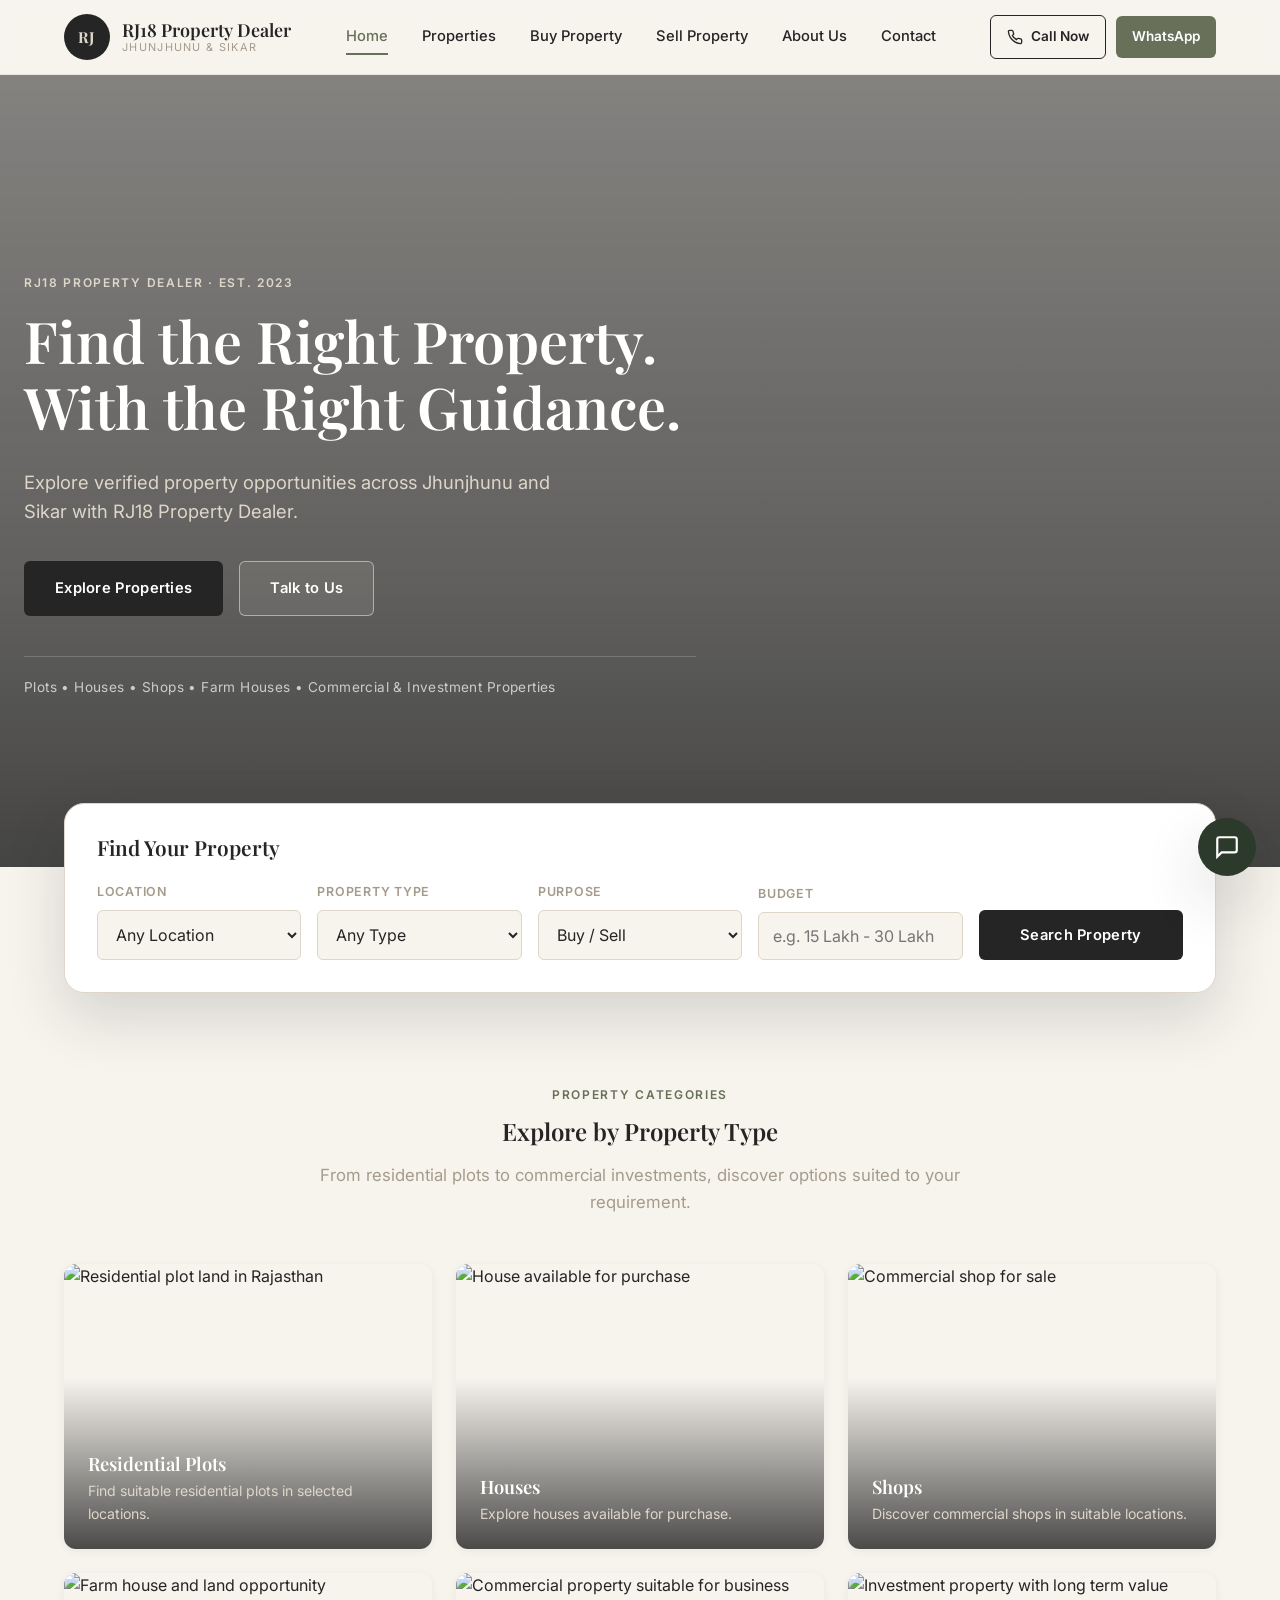
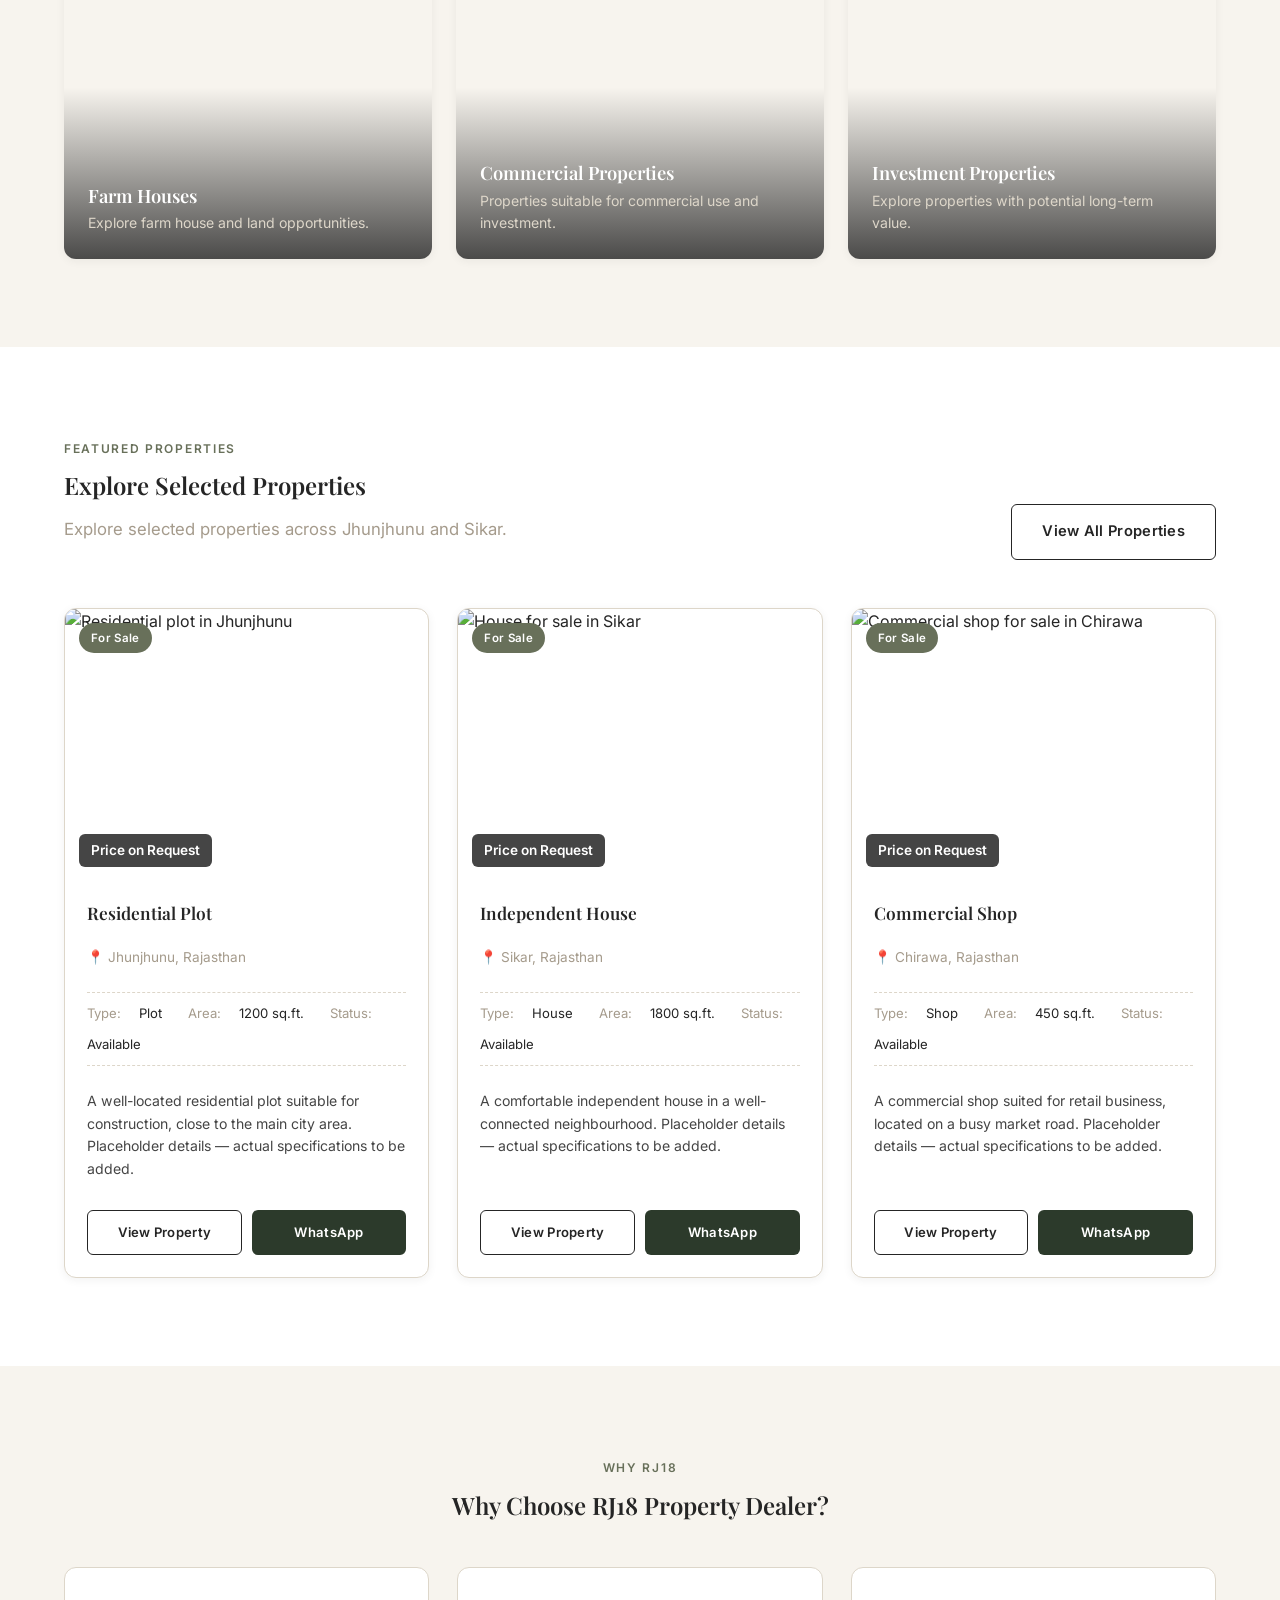
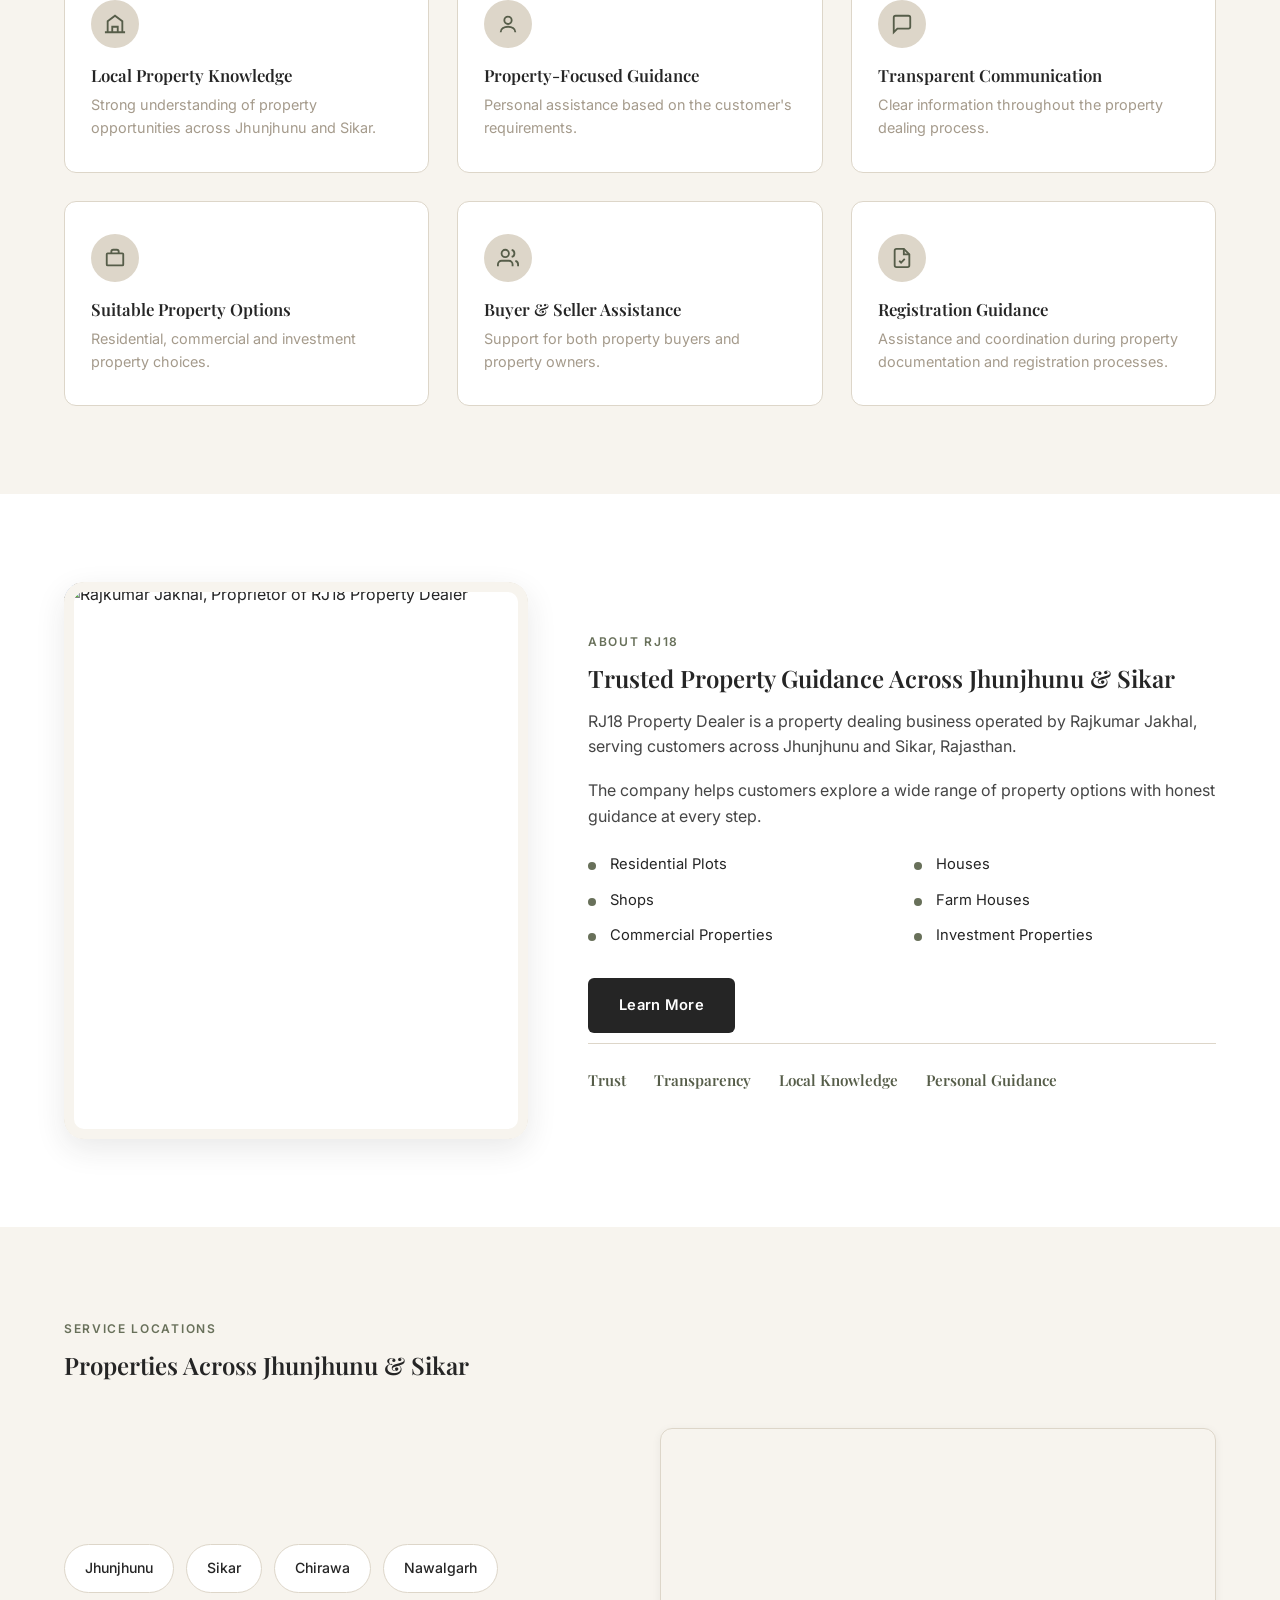
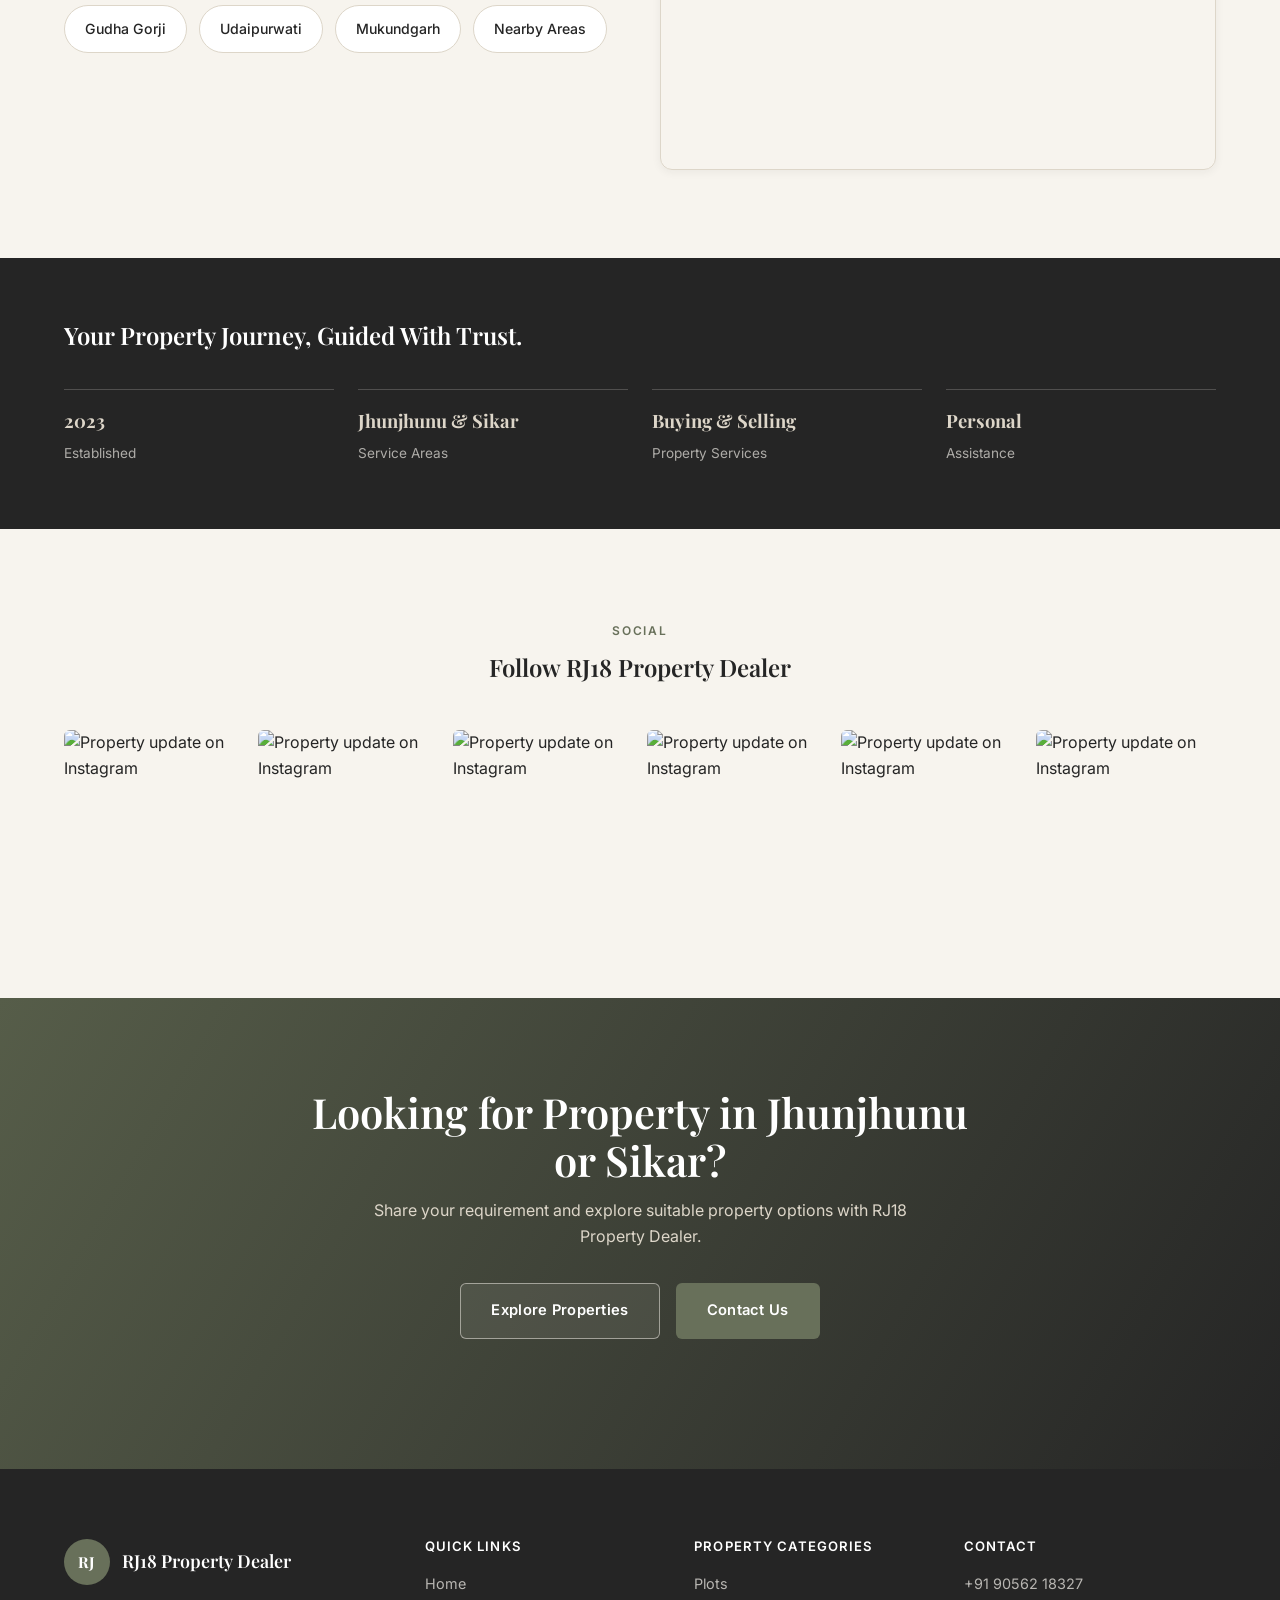
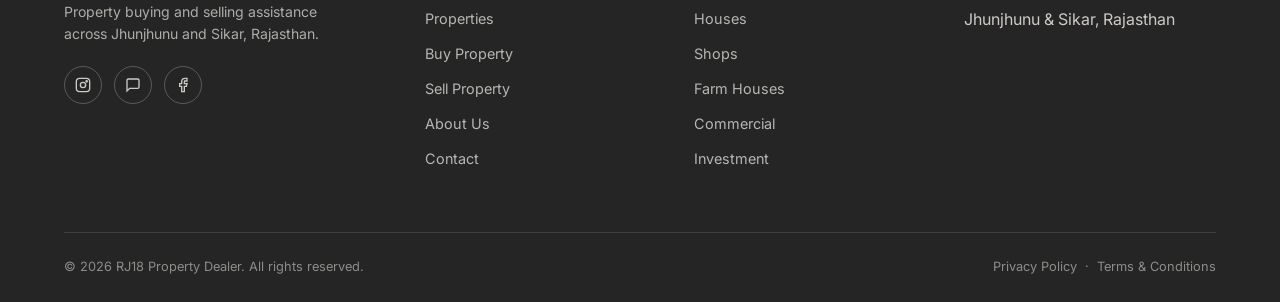
==== commit cfd651d0: "Update index.html" ====
--- a/index.html
+++ b/index.html
@@ -7,7 +7,7 @@
 <meta name="description" content="RJ18 Property Dealer helps customers find residential plots, houses, shops, farm houses, commercial and investment properties across Jhunjhunu and Sikar, Rajasthan.">
 <link rel="preconnect" href="https://fonts.googleapis.com">
 <link href="https://fonts.googleapis.com/css2?family=Playfair+Display:wght@500;600;700&family=Inter:wght@400;500;600;700&display=swap" rel="stylesheet">
-<link rel="stylesheet" href="style.css">
+<link rel="stylesheet" href="style.css?v=2">
 </head>
 <body>
 
@@ -262,7 +262,7 @@
 <section class="section" style="background:var(--white);">
   <div class="container about-split">
     <div class="about-photo reveal">
-      <img src="https://images.unsplash.com/photo-1560250097-0b93528c311a?auto=format&fit=crop&w=700&q=80" alt="Rajkumar Jakhal, Proprietor of RJ18 Property Dealer">
+<img src="images/rajkumar-jakhal.jpg" alt="Rajkumar Jakhal, Proprietor of RJ18 Property Dealer">
     </div>
     <div class="about-copy reveal">
       <span class="eyebrow">About RJ18</span>
@@ -409,6 +409,6 @@
   <a href="#" data-wa class="m-wa">WhatsApp</a>
 </div>
 
-<script src="script.js"></script>
+<script src="script.js?v=2"></script>
 </body>
 </html>
--- a/style.css
+++ b/style.css
@@ -0,0 +1,548 @@
+/* ============================================================
+   RJ18 PROPERTY DEALER — Shared Stylesheet
+   Palette: Ivory / Charcoal / Muted Olive / Warm Beige / Taupe
+   ============================================================ */
+
+:root{
+  --ivory:#F7F4EE;
+  --charcoal:#252525;
+  --olive:#68705A;
+  --olive-dark:#565D49;
+  --beige:#DDD6C9;
+  --taupe:#A59B8C;
+  --white:#FFFFFF;
+
+  --font-display:'Playfair Display', 'DM Serif Display', serif;
+  --font-body:'Inter', 'Manrope', sans-serif;
+
+  --radius-sm:6px;
+  --radius-md:12px;
+  --radius-lg:20px;
+
+  --shadow-sm:0 2px 10px rgba(37,37,37,0.06);
+  --shadow-md:0 10px 30px rgba(37,37,37,0.10);
+  --shadow-lg:0 24px 60px rgba(37,37,37,0.16);
+
+  --ease:cubic-bezier(.22,.61,.36,1);
+  --container:1200px;
+}
+
+*,*::before,*::after{box-sizing:border-box;}
+html{scroll-behavior:smooth;}
+@media (prefers-reduced-motion: reduce){
+  html{scroll-behavior:auto;}
+  *,*::before,*::after{animation-duration:0.01ms !important; animation-iteration-count:1 !important; transition-duration:0.01ms !important; scroll-behavior:auto !important;}
+}
+
+body{
+  margin:0;
+  font-family:var(--font-body);
+  background:var(--ivory);
+  color:var(--charcoal);
+  line-height:1.6;
+  -webkit-font-smoothing:antialiased;
+}
+
+img{max-width:100%; display:block;}
+a{color:inherit; text-decoration:none;}
+ul{margin:0; padding:0; list-style:none;}
+button{font-family:inherit; cursor:pointer;}
+input,select,textarea{font-family:inherit; font-size:1rem;}
+
+h1,h2,h3,h4{
+  font-family:var(--font-display);
+  font-weight:600;
+  line-height:1.15;
+  margin:0 0 .5em;
+  color:var(--charcoal);
+}
+
+.container{
+  width:100%;
+  max-width:var(--container);
+  margin:0 auto;
+  padding:0 24px;
+}
+
+.eyebrow{
+  display:inline-block;
+  font-size:.75rem;
+  letter-spacing:.14em;
+  text-transform:uppercase;
+  color:var(--olive);
+  font-weight:600;
+  margin-bottom:14px;
+}
+
+.section{padding:88px 0;}
+.section-tight{padding:56px 0;}
+.section-head{max-width:640px; margin-bottom:48px;}
+.section-head p{color:var(--taupe); font-size:1.05rem;}
+.section-head.center{margin-left:auto; margin-right:auto; text-align:center;}
+
+/* Focus visibility */
+a:focus-visible, button:focus-visible, input:focus-visible, select:focus-visible, textarea:focus-visible{
+  outline:2px solid var(--olive);
+  outline-offset:3px;
+}
+
+/* ---------- Buttons ---------- */
+.btn{
+  display:inline-flex;
+  align-items:center;
+  justify-content:center;
+  gap:8px;
+  padding:15px 30px;
+  border-radius:var(--radius-sm);
+  font-size:.92rem;
+  font-weight:600;
+  letter-spacing:.02em;
+  border:1px solid transparent;
+  transition:transform .35s var(--ease), background .3s ease, color .3s ease, box-shadow .3s ease;
+  white-space:nowrap;
+}
+.btn-primary{background:var(--charcoal); color:var(--white);}
+.btn-primary:hover{background:var(--olive); transform:translateY(-2px); box-shadow:var(--shadow-md);}
+.btn-outline{background:transparent; color:var(--charcoal); border-color:var(--charcoal);}
+.btn-outline:hover{background:var(--charcoal); color:var(--white); transform:translateY(-2px);}
+.btn-ghost-light{background:rgba(247,244,238,.08); color:var(--white); border-color:rgba(247,244,238,.5);}
+.btn-ghost-light:hover{background:var(--ivory); color:var(--charcoal); transform:translateY(-2px);}
+.btn-olive{background:var(--olive); color:var(--white);}
+.btn-olive:hover{background:var(--olive-dark); transform:translateY(-2px); box-shadow:var(--shadow-md);}
+.btn-wa{background:#2c3a2b; color:var(--white);}
+.btn-wa:hover{background:var(--olive); transform:translateY(-2px);}
+.btn-sm{padding:10px 18px; font-size:.82rem;}
+.btn-block{width:100%;}
+
+/* ============================================================
+   HEADER
+   ============================================================ */
+.site-header{
+  position:sticky; top:0; z-index:100;
+  background:rgba(247,244,238,.92);
+  backdrop-filter:blur(10px);
+  border-bottom:1px solid rgba(37,37,37,.08);
+  transition:box-shadow .3s ease;
+}
+.site-header.scrolled{box-shadow:0 4px 20px rgba(37,37,37,.06);}
+.header-inner{
+  display:flex; align-items:center; justify-content:space-between;
+  padding:14px 24px; max-width:var(--container); margin:0 auto;
+}
+.brand{display:flex; align-items:center; gap:12px;}
+.brand-mark{
+  width:46px; height:46px; border-radius:50%;
+  background:var(--charcoal); color:var(--beige);
+  display:flex; align-items:center; justify-content:center;
+  font-family:var(--font-display); font-weight:700; font-size:.95rem;
+  letter-spacing:.02em; flex-shrink:0;
+}
+.brand-text{display:flex; flex-direction:column; line-height:1.15;}
+.brand-name{font-family:var(--font-display); font-weight:600; font-size:1.12rem; color:var(--charcoal);}
+.brand-sub{font-size:.68rem; letter-spacing:.12em; text-transform:uppercase; color:var(--taupe);}
+
+.main-nav{display:flex; align-items:center; gap:34px;}
+.main-nav a{font-size:.92rem; font-weight:500; color:var(--charcoal); position:relative; padding:4px 0;}
+.main-nav a::after{
+  content:''; position:absolute; left:0; bottom:-2px; width:0; height:1.5px;
+  background:var(--olive); transition:width .3s var(--ease);
+}
+.main-nav a:hover::after, .main-nav a.active::after{width:100%;}
+.main-nav a.active{color:var(--olive);}
+
+.header-actions{display:flex; align-items:center; gap:10px;}
+.icon-btn{
+  display:flex; align-items:center; gap:8px;
+  padding:10px 16px; border-radius:var(--radius-sm);
+  font-size:.85rem; font-weight:600;
+}
+.call-btn{border:1px solid var(--charcoal); color:var(--charcoal);}
+.call-btn:hover{background:var(--charcoal); color:var(--white);}
+.wa-btn{background:var(--olive); color:var(--white);}
+.wa-btn:hover{background:var(--olive-dark);}
+
+.menu-toggle{
+  display:none; flex-direction:column; gap:5px;
+  background:none; border:none; padding:8px;
+}
+.menu-toggle span{width:24px; height:2px; background:var(--charcoal); transition:all .3s ease;}
+.menu-toggle.open span:nth-child(1){transform:translateY(7px) rotate(45deg);}
+.menu-toggle.open span:nth-child(2){opacity:0;}
+.menu-toggle.open span:nth-child(3){transform:translateY(-7px) rotate(-45deg);}
+
+@media (max-width:900px){
+  .header-inner{padding:12px 14px; flex-wrap:nowrap; max-width:100vw;}
+  .main-nav{
+    position:fixed; top:73px; left:0; right:0; bottom:0;
+    min-height:calc(100vh - 73px);
+    background:var(--ivory);
+    flex-direction:column; align-items:flex-start; gap:0;
+    padding:10px 24px 30px;
+    transform:translateX(100%);
+    transition:transform .35s var(--ease);
+    overflow-y:auto;
+    z-index:150;
+  }
+  .main-nav.open{transform:translateX(0);}
+  .main-nav a{width:100%; padding:16px 0; border-bottom:1px solid rgba(37,37,37,.08); font-size:1.05rem;}
+  .menu-toggle{display:flex; flex-shrink:0;}
+  .header-actions{gap:6px; flex-shrink:0;}
+  .header-actions .call-label{display:none;}
+  .header-actions .wa-btn{display:none;}
+  .icon-btn.call-btn{padding:10px; border-radius:50%;}
+  .brand{min-width:0;}
+  .brand-text{min-width:0;}
+  .brand-name{font-size:1rem; white-space:nowrap; overflow:hidden; text-overflow:ellipsis;}
+  .brand-sub{display:none;}
+}
+
+@media (max-width:360px){
+  .brand-name{max-width:120px;}
+}
+
+/* ============================================================
+   HERO
+   ============================================================ */
+.hero{
+  position:relative;
+  min-height:88vh;
+  display:flex; align-items:center;
+  color:var(--white);
+  overflow:hidden;
+}
+.hero-bg{
+  position:absolute; inset:0;
+  background-size:cover; background-position:center;
+  transform:scale(1.06);
+  animation:heroReveal 1.6s var(--ease) forwards;
+}
+@keyframes heroReveal{ to{ transform:scale(1); } }
+.hero-overlay{
+  position:absolute; inset:0;
+  background:linear-gradient(180deg, rgba(37,37,37,.55) 0%, rgba(37,37,37,.72) 65%, rgba(37,37,37,.85) 100%);
+}
+.hero-content{position:relative; z-index:2; max-width:720px; padding:120px 24px 80px;}
+.hero .eyebrow{color:var(--beige);}
+.hero h1{
+  font-size:clamp(2.3rem, 5vw, 3.6rem);
+  color:var(--white);
+  opacity:0; transform:translateY(24px);
+  animation:fadeUp .9s var(--ease) .2s forwards;
+}
+.hero p.lead{
+  font-size:1.15rem; color:var(--beige); max-width:560px; margin-bottom:34px;
+  opacity:0; transform:translateY(24px);
+  animation:fadeUp .9s var(--ease) .4s forwards;
+}
+.hero-actions{
+  display:flex; gap:16px; flex-wrap:wrap; margin-bottom:40px;
+  opacity:0; transform:translateY(24px);
+  animation:fadeUp .9s var(--ease) .55s forwards;
+}
+.hero-trust{
+  font-size:.85rem; letter-spacing:.03em; color:rgba(247,244,238,.75);
+  padding-top:20px; border-top:1px solid rgba(247,244,238,.2);
+  opacity:0; transform:translateY(24px);
+  animation:fadeUp .9s var(--ease) .7s forwards;
+}
+@keyframes fadeUp{ to{opacity:1; transform:translateY(0);} }
+
+/* Page hero (inner pages) */
+.page-hero{
+  position:relative; color:var(--white); padding:150px 0 70px;
+  background-size:cover; background-position:center;
+}
+.page-hero::before{content:''; position:absolute; inset:0; background:rgba(37,37,37,.72);}
+.page-hero .container{position:relative; z-index:2;}
+.page-hero .eyebrow{color:var(--beige);}
+.page-hero h1{color:var(--white); margin-bottom:10px;}
+.page-hero p{color:var(--beige); max-width:560px;}
+.breadcrumb{font-size:.82rem; color:rgba(247,244,238,.7); margin-bottom:18px;}
+.breadcrumb a{color:var(--beige);}
+.breadcrumb a:hover{text-decoration:underline;}
+
+/* ============================================================
+   SEARCH BOX
+   ============================================================ */
+.search-wrap{margin-top:-64px; position:relative; z-index:5;}
+.search-box{
+  background:var(--white);
+  border-radius:var(--radius-lg);
+  box-shadow:var(--shadow-lg);
+  padding:32px;
+  border:1px solid var(--beige);
+}
+.search-box h2{font-size:1.3rem; margin-bottom:22px;}
+.search-grid{
+  display:grid; grid-template-columns:repeat(5, 1fr); gap:16px; align-items:end;
+}
+.field label{display:block; font-size:.78rem; font-weight:600; text-transform:uppercase; letter-spacing:.06em; color:var(--taupe); margin-bottom:8px;}
+.field select, .field input{
+  width:100%; padding:13px 14px; border:1px solid var(--beige); border-radius:var(--radius-sm);
+  background:var(--ivory); color:var(--charcoal); transition:border-color .25s ease;
+}
+.field select:focus, .field input:focus{border-color:var(--olive); outline:none;}
+@media (max-width:1000px){ .search-grid{grid-template-columns:repeat(2,1fr);} }
+@media (max-width:560px){ .search-grid{grid-template-columns:1fr;} .search-box{padding:24px;} }
+
+/* ============================================================
+   CATEGORY GRID
+   ============================================================ */
+.cat-grid{display:grid; grid-template-columns:repeat(3, 1fr); gap:24px;}
+.cat-card{
+  position:relative; border-radius:var(--radius-md); overflow:hidden;
+  aspect-ratio:4/3.1; box-shadow:var(--shadow-sm);
+}
+.cat-card img{width:100%; height:100%; object-fit:cover; transition:transform .6s var(--ease);}
+.cat-card:hover img{transform:scale(1.08);}
+.cat-overlay{
+  position:absolute; inset:0;
+  background:linear-gradient(180deg, transparent 40%, rgba(37,37,37,.82) 100%);
+  display:flex; flex-direction:column; justify-content:flex-end; padding:24px;
+}
+.cat-overlay h3{color:var(--white); font-size:1.15rem; margin-bottom:6px;}
+.cat-overlay p{color:var(--beige); font-size:.88rem; margin:0;}
+@media (max-width:860px){ .cat-grid{grid-template-columns:repeat(2,1fr);} }
+@media (max-width:560px){ .cat-grid{grid-template-columns:1fr;} }
+
+/* ============================================================
+   PROPERTY CARDS
+   ============================================================ */
+.property-grid{display:grid; grid-template-columns:repeat(3, 1fr); gap:28px;}
+.property-card{
+  background:var(--white); border-radius:var(--radius-md); overflow:hidden;
+  border:1px solid var(--beige); box-shadow:var(--shadow-sm);
+  transition:transform .4s var(--ease), box-shadow .4s var(--ease);
+  display:flex; flex-direction:column;
+}
+.property-card:hover{transform:translateY(-6px); box-shadow:var(--shadow-md);}
+.property-media{position:relative; aspect-ratio:4/3; overflow:hidden;}
+.property-media img{width:100%; height:100%; object-fit:cover; transition:transform .6s var(--ease);}
+.property-card:hover .property-media img{transform:scale(1.07);}
+.property-tag{
+  position:absolute; top:14px; left:14px;
+  background:var(--olive); color:var(--white); font-size:.72rem; font-weight:600;
+  padding:6px 12px; border-radius:20px; letter-spacing:.03em;
+}
+.property-tag.status-sold{background:var(--taupe);}
+.property-price-tag{
+  position:absolute; bottom:14px; left:14px;
+  background:rgba(37,37,37,.85); color:var(--white);
+  font-size:.85rem; font-weight:600; padding:6px 12px; border-radius:var(--radius-sm);
+}
+.property-body{padding:22px; display:flex; flex-direction:column; gap:10px; flex:1;}
+.property-body h3{font-size:1.08rem; margin:0;}
+.property-loc{font-size:.85rem; color:var(--taupe); display:flex; align-items:center; gap:6px;}
+.property-meta{
+  display:flex; flex-wrap:wrap; gap:10px 18px; font-size:.82rem; color:var(--charcoal);
+  padding:10px 0; border-top:1px dashed var(--beige); border-bottom:1px dashed var(--beige);
+}
+.property-meta span{color:var(--taupe);}
+.property-desc{font-size:.88rem; color:var(--charcoal); opacity:.85; flex:1;}
+.property-actions{display:flex; gap:10px; margin-top:6px;}
+.property-actions .btn{flex:1; padding:11px 14px; font-size:.82rem;}
+
+@media (max-width:980px){ .property-grid{grid-template-columns:repeat(2,1fr);} }
+@media (max-width:640px){ .property-grid{grid-template-columns:1fr;} }
+
+.section-cta-row{display:flex; justify-content:space-between; align-items:flex-end; flex-wrap:wrap; gap:20px; margin-bottom:48px;}
+
+/* ============================================================
+   WHY CHOOSE / FEATURES
+   ============================================================ */
+.features-grid{display:grid; grid-template-columns:repeat(3, 1fr); gap:28px;}
+.feature-card{
+  background:var(--white); border:1px solid var(--beige); border-radius:var(--radius-md);
+  padding:32px 26px; transition:transform .35s var(--ease), box-shadow .35s var(--ease), border-color .35s ease;
+}
+.feature-card:hover{transform:translateY(-5px); box-shadow:var(--shadow-md); border-color:var(--olive);}
+.feature-icon{
+  width:48px; height:48px; border-radius:50%; background:var(--beige);
+  display:flex; align-items:center; justify-content:center; margin-bottom:18px;
+  color:var(--olive-dark);
+}
+.feature-card h3{font-size:1.05rem; margin-bottom:8px;}
+.feature-card p{font-size:.9rem; color:var(--taupe); margin:0;}
+@media (max-width:900px){ .features-grid{grid-template-columns:repeat(2,1fr);} }
+@media (max-width:560px){ .features-grid{grid-template-columns:1fr;} }
+
+/* ============================================================
+   ABOUT SPLIT
+   ============================================================ */
+.about-split{display:grid; grid-template-columns:.85fr 1.15fr; gap:60px; align-items:center;}
+.about-photo{border-radius:var(--radius-lg); overflow:hidden; aspect-ratio:3/3.6; box-shadow:var(--shadow-md); position:relative;}
+.about-photo img{width:100%; height:100%; object-fit:cover;}
+.about-photo::after{
+  content:''; position:absolute; inset:0; border:1px solid var(--beige); border-radius:var(--radius-lg);
+  outline:10px solid var(--ivory); outline-offset:-10px;
+}
+.about-copy .eyebrow{color:var(--olive);}
+.about-copy p{color:var(--charcoal); opacity:.85; margin-bottom:18px;}
+.about-list{display:grid; grid-template-columns:repeat(2,1fr); gap:12px 24px; margin:24px 0 30px;}
+.about-list li{
+  font-size:.92rem; padding-left:22px; position:relative; color:var(--charcoal);
+}
+.about-list li::before{
+  content:''; position:absolute; left:0; top:9px; width:8px; height:8px; border-radius:50%; background:var(--olive);
+}
+.about-values{display:flex; gap:28px; flex-wrap:wrap; margin-top:10px; padding-top:24px; border-top:1px solid var(--beige);}
+.about-values div{font-family:var(--font-display); font-size:.95rem; color:var(--olive-dark); font-weight:600;}
+@media (max-width:880px){ .about-split{grid-template-columns:1fr; gap:36px;} .about-photo{max-width:340px; margin:0 auto;} }
+
+/* ============================================================
+   LOCATIONS
+   ============================================================ */
+.locations-wrap{display:grid; grid-template-columns:1fr 1fr; gap:40px; align-items:center;}
+.location-chips{display:flex; flex-wrap:wrap; gap:12px;}
+.location-chip{
+  padding:12px 20px; border:1px solid var(--beige); border-radius:30px;
+  font-size:.88rem; font-weight:500; background:var(--white); transition:all .3s ease;
+}
+.location-chip:hover{background:var(--olive); border-color:var(--olive); color:var(--white);}
+.map-embed{border-radius:var(--radius-md); overflow:hidden; box-shadow:var(--shadow-sm); border:1px solid var(--beige);}
+.map-embed iframe{width:100%; height:340px; border:0; display:block;}
+@media (max-width:860px){ .locations-wrap{grid-template-columns:1fr;} }
+
+/* ============================================================
+   TRUST STRIP
+   ============================================================ */
+.trust-strip{background:var(--charcoal); color:var(--white); padding:64px 0;}
+.trust-strip h2{color:var(--white); max-width:600px;}
+.trust-facts{display:grid; grid-template-columns:repeat(4,1fr); gap:24px; margin-top:40px;}
+.trust-fact{border-top:1px solid rgba(247,244,238,.2); padding-top:16px;}
+.trust-fact strong{display:block; font-family:var(--font-display); font-size:1.15rem; color:var(--beige); margin-bottom:4px;}
+.trust-fact span{font-size:.85rem; color:rgba(247,244,238,.65);}
+@media (max-width:760px){ .trust-facts{grid-template-columns:repeat(2,1fr);} }
+
+/* ============================================================
+   FORMS
+   ============================================================ */
+.form-card{
+  background:var(--white); border:1px solid var(--beige); border-radius:var(--radius-lg);
+  padding:40px; box-shadow:var(--shadow-sm);
+}
+.form-grid{display:grid; grid-template-columns:1fr 1fr; gap:20px;}
+.form-grid .full{grid-column:1 / -1;}
+.form-grid label{display:block; font-size:.8rem; font-weight:600; text-transform:uppercase; letter-spacing:.05em; color:var(--taupe); margin-bottom:8px;}
+.form-grid input, .form-grid select, .form-grid textarea{
+  width:100%; padding:14px 16px; border:1px solid var(--beige); border-radius:var(--radius-sm);
+  background:var(--ivory); transition:border-color .25s ease;
+}
+.form-grid textarea{resize:vertical; min-height:110px;}
+.form-grid input:focus, .form-grid select:focus, .form-grid textarea:focus{outline:none; border-color:var(--olive);}
+.form-note{font-size:.82rem; color:var(--taupe); margin-top:16px;}
+.form-success{
+  display:none; align-items:center; gap:12px; background:var(--beige); color:var(--charcoal);
+  padding:16px 20px; border-radius:var(--radius-sm); margin-top:20px; font-size:.9rem;
+}
+.form-success.show{display:flex;}
+@media (max-width:640px){ .form-grid{grid-template-columns:1fr;} .form-card{padding:26px;} }
+
+.split-panel{display:grid; grid-template-columns:1fr 1fr; gap:48px; align-items:start;}
+.split-copy h2{font-size:2rem;}
+.split-copy p{color:var(--taupe); margin-bottom:22px;}
+.split-copy ul{margin-bottom:26px;}
+.split-copy li{padding-left:22px; position:relative; margin-bottom:10px; font-size:.94rem;}
+.split-copy li::before{content:''; position:absolute; left:0; top:8px; width:8px; height:8px; border-radius:50%; background:var(--olive);}
+@media (max-width:900px){ .split-panel{grid-template-columns:1fr;} }
+
+/* ============================================================
+   FILTER BAR (Properties page)
+   ============================================================ */
+.filter-bar{
+  background:var(--white); border:1px solid var(--beige); border-radius:var(--radius-md);
+  padding:24px; display:grid; grid-template-columns:repeat(5,1fr); gap:14px; align-items:end;
+  box-shadow:var(--shadow-sm); margin-bottom:44px;
+}
+.filter-bar .field select{padding:11px 12px;}
+.results-count{font-size:.88rem; color:var(--taupe); margin-bottom:24px;}
+.no-results{display:none; text-align:center; padding:60px 20px; color:var(--taupe);}
+.no-results.show{display:block;}
+@media (max-width:1000px){ .filter-bar{grid-template-columns:repeat(2,1fr);} }
+@media (max-width:560px){ .filter-bar{grid-template-columns:1fr;} }
+
+/* ============================================================
+   INSTAGRAM GRID
+   ============================================================ */
+.insta-grid{display:grid; grid-template-columns:repeat(6,1fr); gap:14px;}
+.insta-item{aspect-ratio:1; border-radius:var(--radius-sm); overflow:hidden; position:relative;}
+.insta-item img{width:100%; height:100%; object-fit:cover; transition:transform .5s var(--ease);}
+.insta-item:hover img{transform:scale(1.1);}
+@media (max-width:900px){ .insta-grid{grid-template-columns:repeat(3,1fr);} }
+@media (max-width:560px){ .insta-grid{grid-template-columns:repeat(2,1fr);} }
+
+/* ============================================================
+   FINAL CTA
+   ============================================================ */
+.final-cta{
+  background:linear-gradient(120deg, var(--olive-dark), var(--charcoal));
+  color:var(--white); padding:90px 0; text-align:center;
+}
+.final-cta h2{color:var(--white); font-size:clamp(1.8rem,4vw,2.6rem); max-width:700px; margin:0 auto 14px;}
+.final-cta p{color:var(--beige); max-width:560px; margin:0 auto 34px;}
+.final-cta .hero-actions{justify-content:center;}
+
+/* ============================================================
+   FOOTER
+   ============================================================ */
+.site-footer{background:var(--charcoal); color:rgba(247,244,238,.8); padding:70px 0 0;}
+.footer-grid{display:grid; grid-template-columns:1.4fr 1fr 1fr 1.1fr; gap:40px; padding-bottom:50px; border-bottom:1px solid rgba(247,244,238,.12);}
+.footer-brand .brand-mark{background:var(--olive); color:var(--white);}
+.footer-brand .brand-name{color:var(--white);}
+.footer-brand p{font-size:.88rem; margin-top:16px; max-width:280px; color:rgba(247,244,238,.65);}
+.footer-social{display:flex; gap:12px; margin-top:20px;}
+.footer-social a{
+  width:38px; height:38px; border-radius:50%; border:1px solid rgba(247,244,238,.25);
+  display:flex; align-items:center; justify-content:center; transition:all .3s ease;
+}
+.footer-social a:hover{background:var(--olive); border-color:var(--olive);}
+.footer-col h4{color:var(--white); font-family:var(--font-body); font-size:.82rem; text-transform:uppercase; letter-spacing:.08em; margin-bottom:18px;}
+.footer-col a, .footer-col li{display:block; font-size:.9rem; margin-bottom:12px; color:rgba(247,244,238,.7);}
+.footer-col a:hover{color:var(--beige);}
+.footer-bottom{
+  display:flex; justify-content:space-between; align-items:center; flex-wrap:wrap; gap:12px;
+  padding:24px 0; font-size:.8rem; color:rgba(247,244,238,.5);
+}
+.footer-bottom a{color:rgba(247,244,238,.5);}
+.footer-bottom a:hover{color:var(--beige);}
+@media (max-width:900px){ .footer-grid{grid-template-columns:1fr 1fr; row-gap:36px;} }
+@media (max-width:560px){ .footer-grid{grid-template-columns:1fr;} }
+
+/* ============================================================
+   FLOATING BUTTONS
+   ============================================================ */
+.float-wa{
+  position:fixed; bottom:24px; right:24px; z-index:90;
+  width:58px; height:58px; border-radius:50%; background:#2c3a2b;
+  display:flex; align-items:center; justify-content:center; box-shadow:var(--shadow-lg);
+  animation:pulse 2.6s ease-in-out infinite;
+}
+.float-wa:hover{background:var(--olive);}
+@keyframes pulse{ 0%,100%{box-shadow:0 0 0 0 rgba(104,112,90,.35), var(--shadow-lg);} 50%{box-shadow:0 0 0 12px rgba(104,112,90,0), var(--shadow-lg);} }
+
+.mobile-call-bar{
+  display:none; position:fixed; bottom:0; left:0; right:0; z-index:89;
+  background:var(--charcoal); padding:12px 16px;
+  gap:10px; box-shadow:0 -6px 20px rgba(0,0,0,.15);
+}
+.mobile-call-bar a{
+  flex:1; text-align:center; padding:13px; border-radius:var(--radius-sm); font-size:.88rem; font-weight:600;
+  display:flex; align-items:center; justify-content:center; gap:8px;
+}
+.mobile-call-bar .m-call{background:var(--beige); color:var(--charcoal);}
+.mobile-call-bar .m-wa{background:var(--olive); color:var(--white);}
+@media (max-width:760px){
+  .mobile-call-bar{display:flex;}
+  .float-wa{bottom:82px;}
+  body{padding-bottom:70px;}
+}
+
+/* ============================================================
+   REVEAL ON SCROLL
+   ============================================================ */
+.reveal{opacity:0; transform:translateY(26px); transition:opacity .8s var(--ease), transform .8s var(--ease);}
+.reveal.in-view{opacity:1; transform:translateY(0);}
+
+/* Utility */
+.text-center{text-align:center;}
+.mt-0{margin-top:0;}
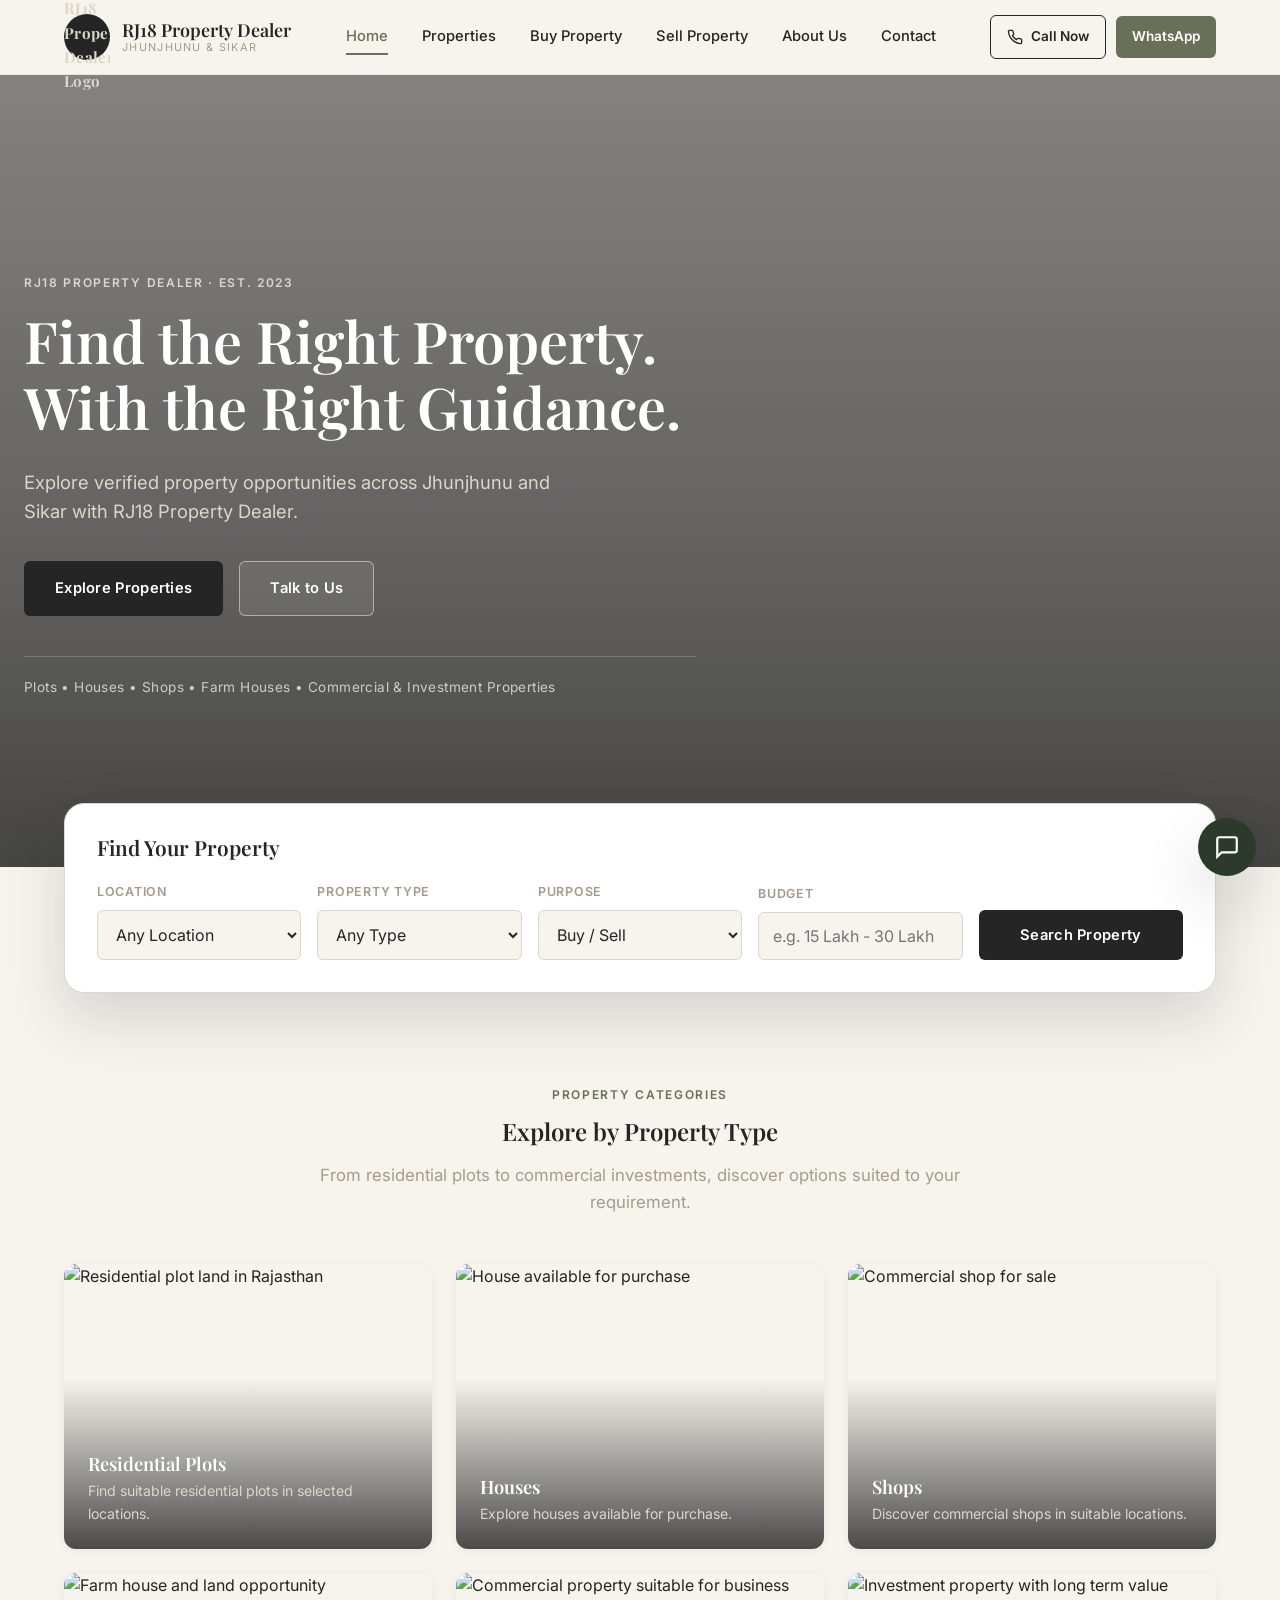
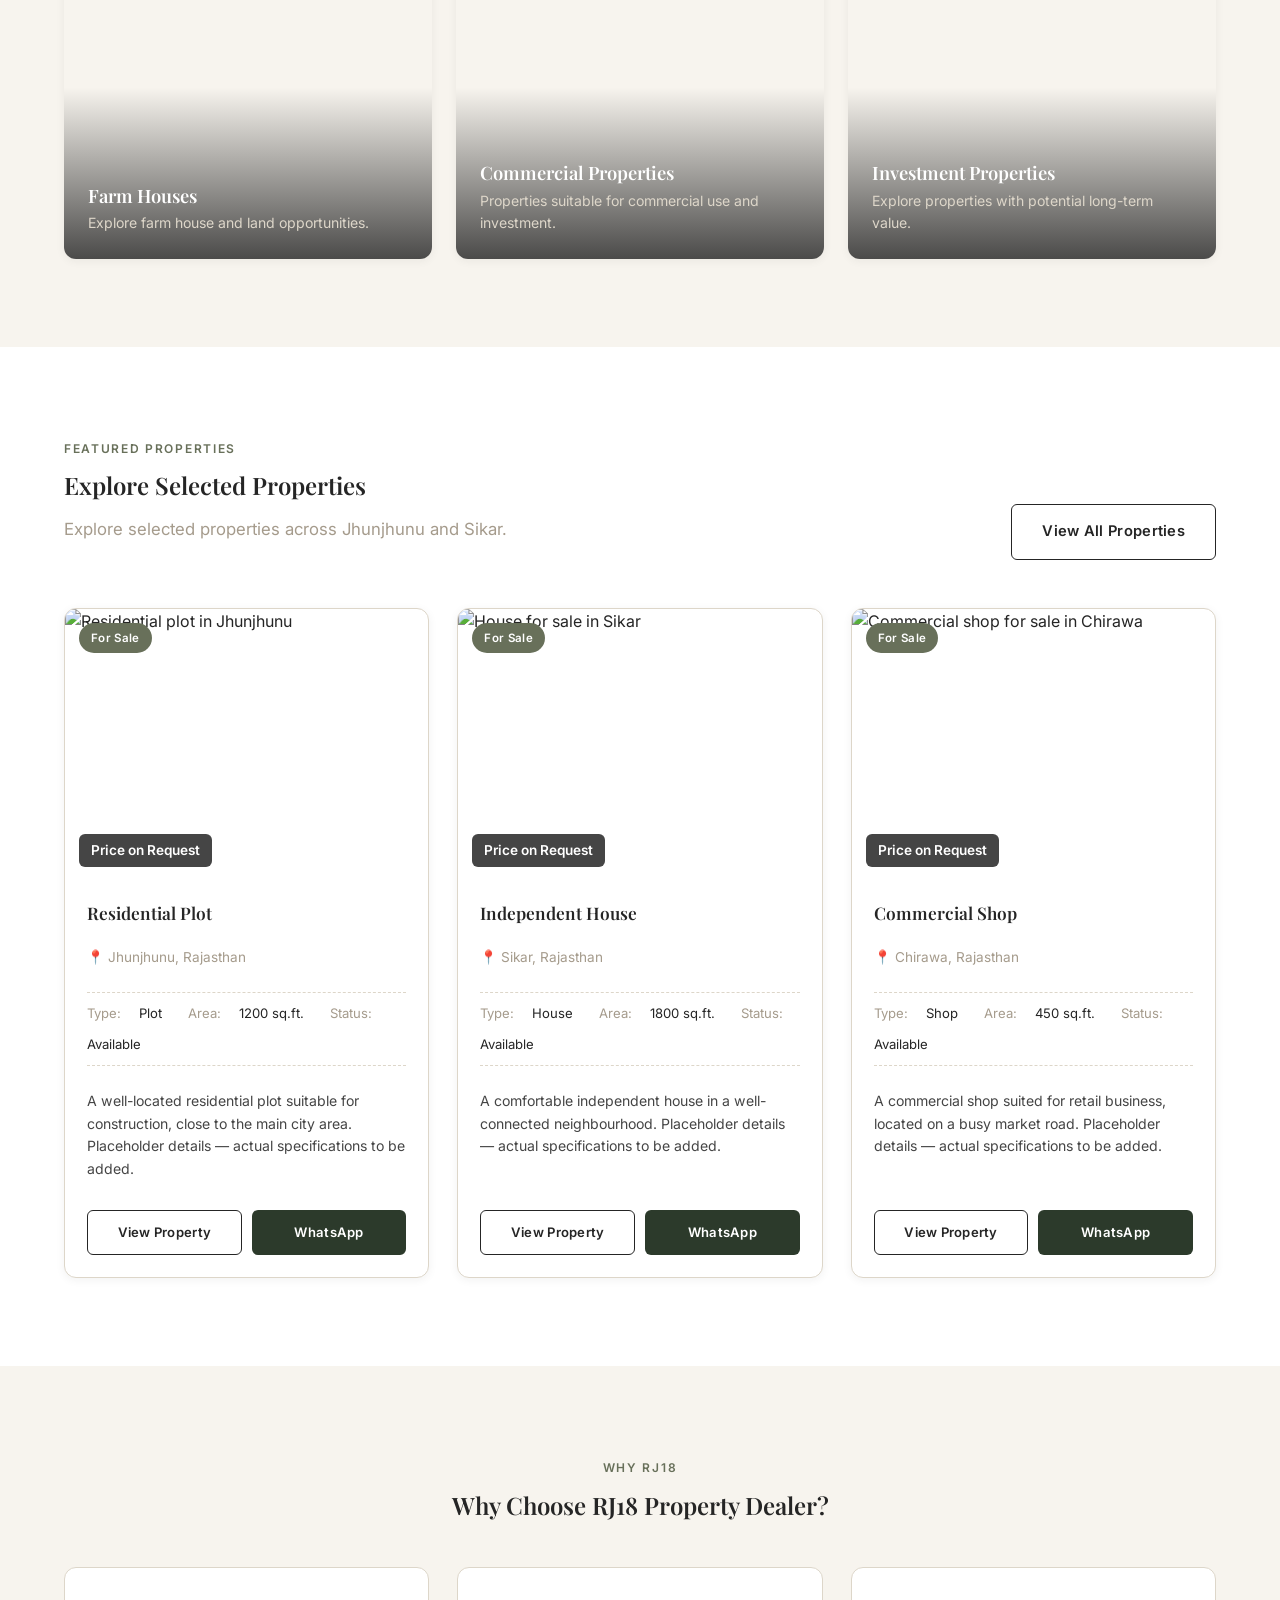
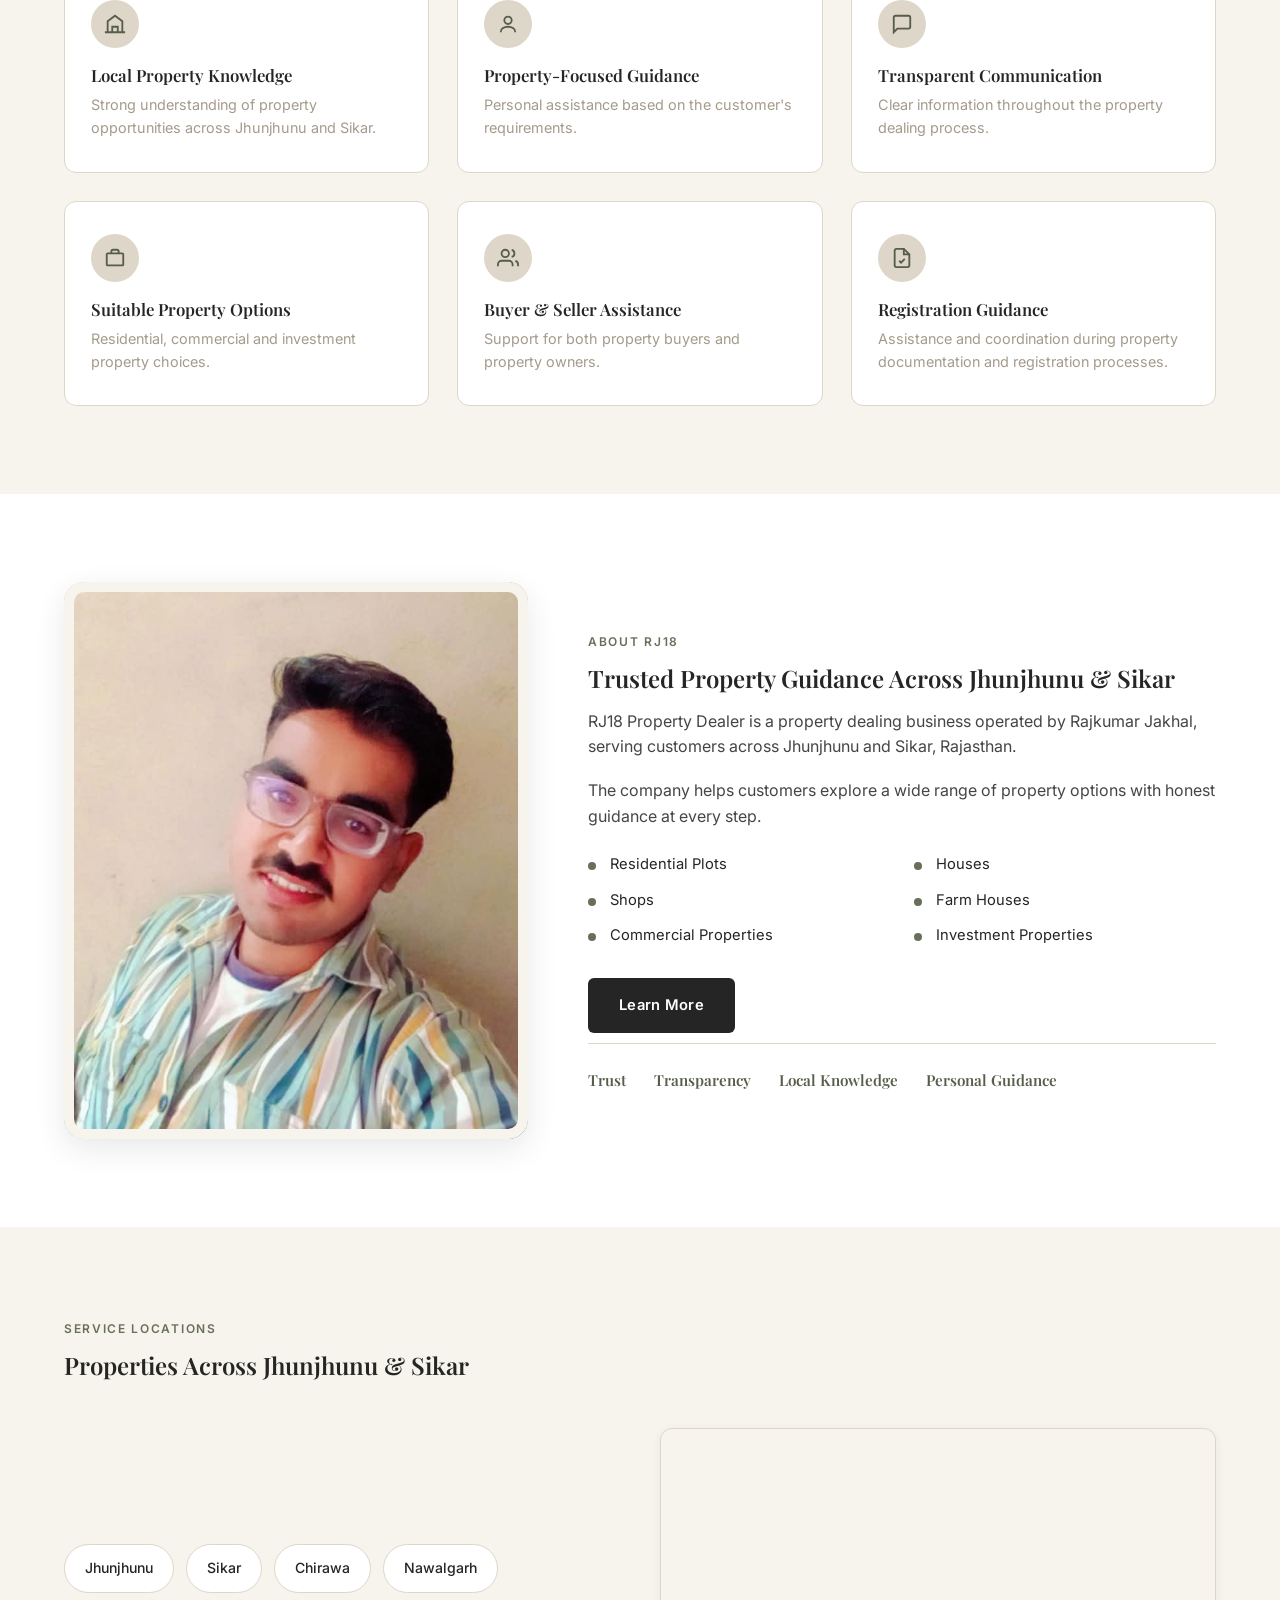
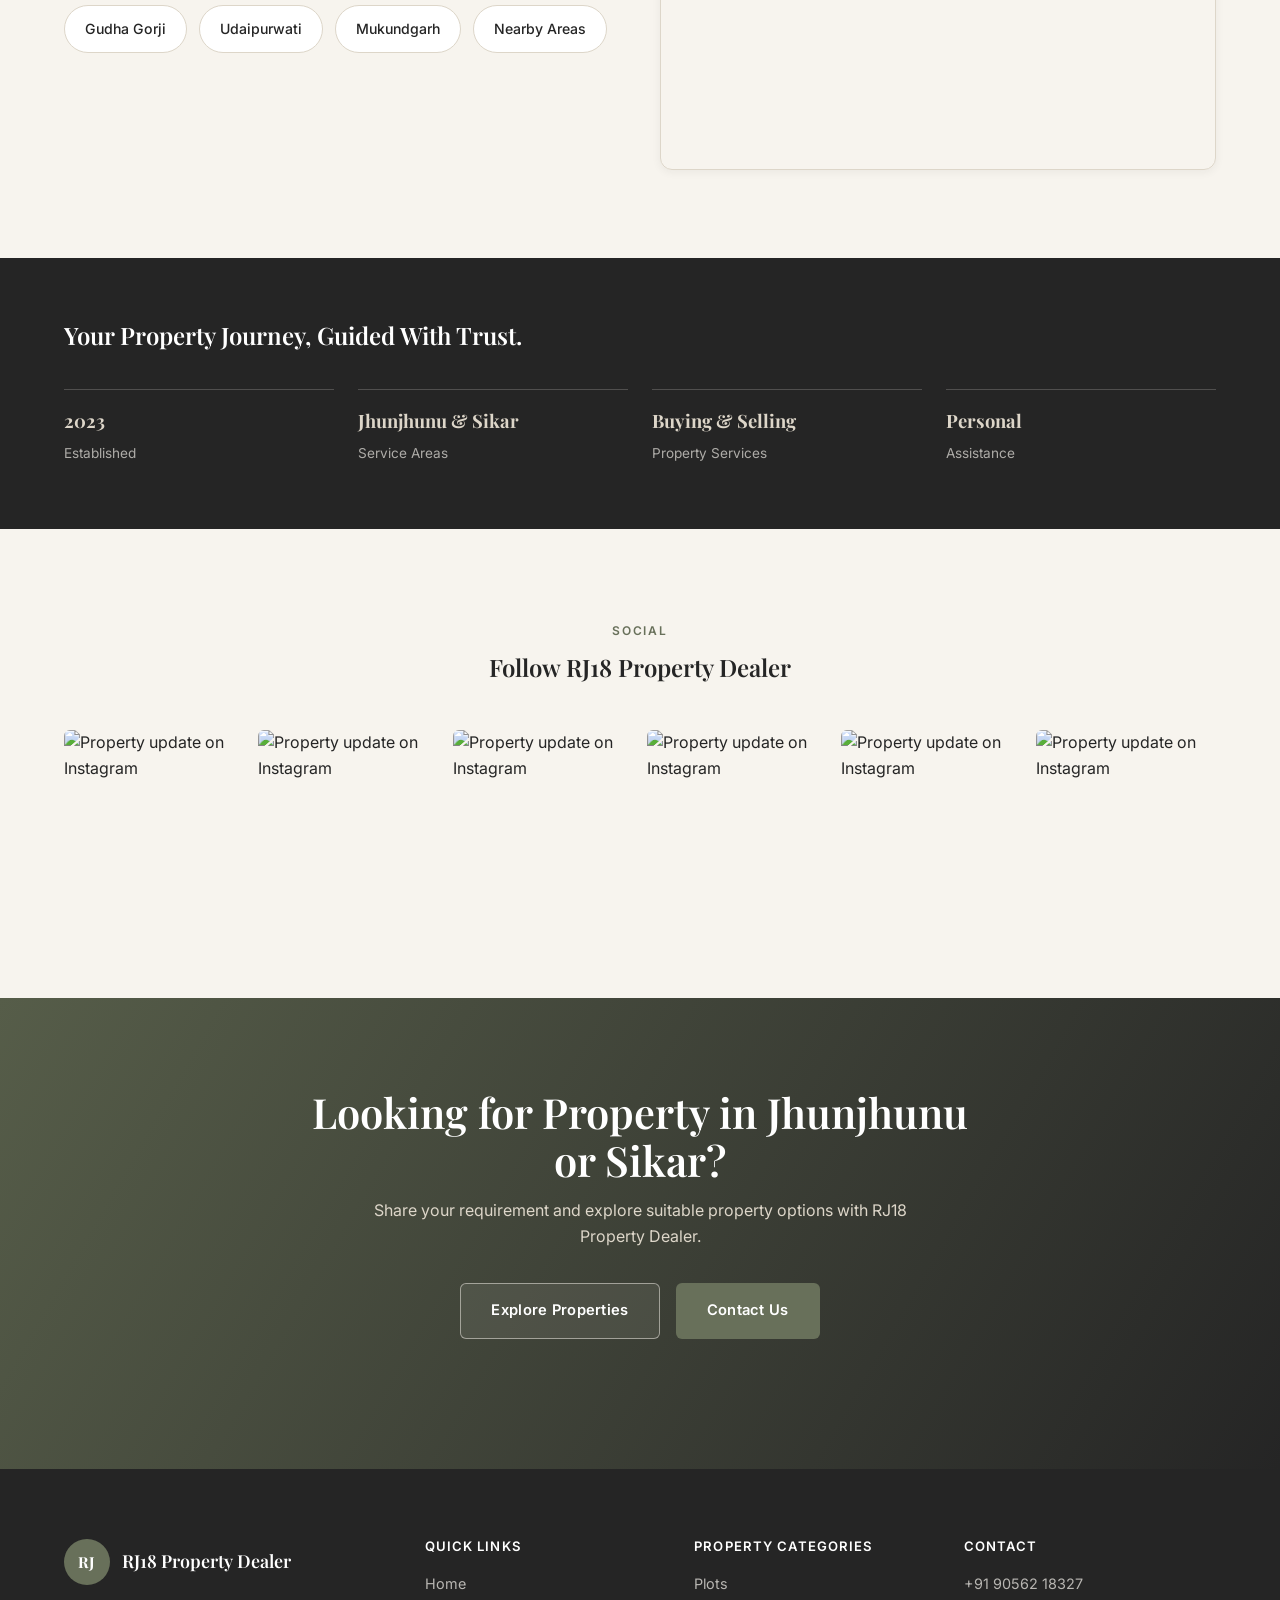
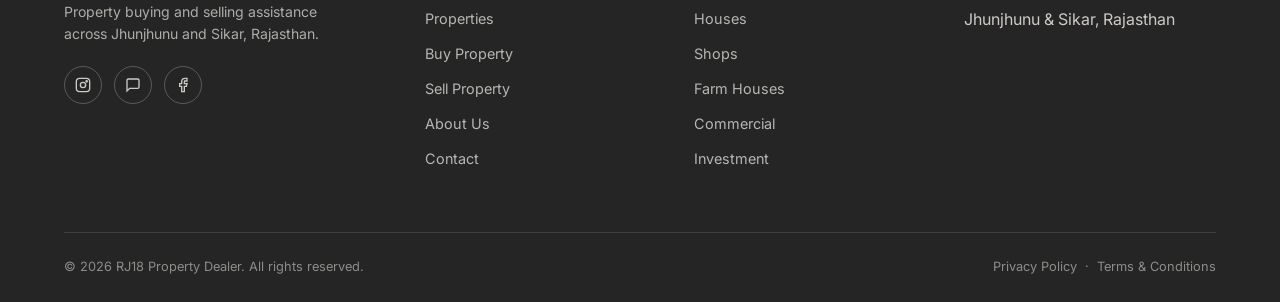
==== commit 93a99f2e: "Update index.html" ====
--- a/index.html
+++ b/index.html
@@ -15,7 +15,7 @@
 <header class="site-header">
   <div class="header-inner">
     <a href="index.html" class="brand">
-      <div class="brand-mark">RJ</div>
+      <div class="brand-mark"><img src="images/logo.png" alt="RJ18 Property Dealer Logo"></div>
       <div class="brand-text">
         <span class="brand-name">RJ18 Property Dealer</span>
         <span class="brand-sub">Jhunjhunu &amp; Sikar</span>
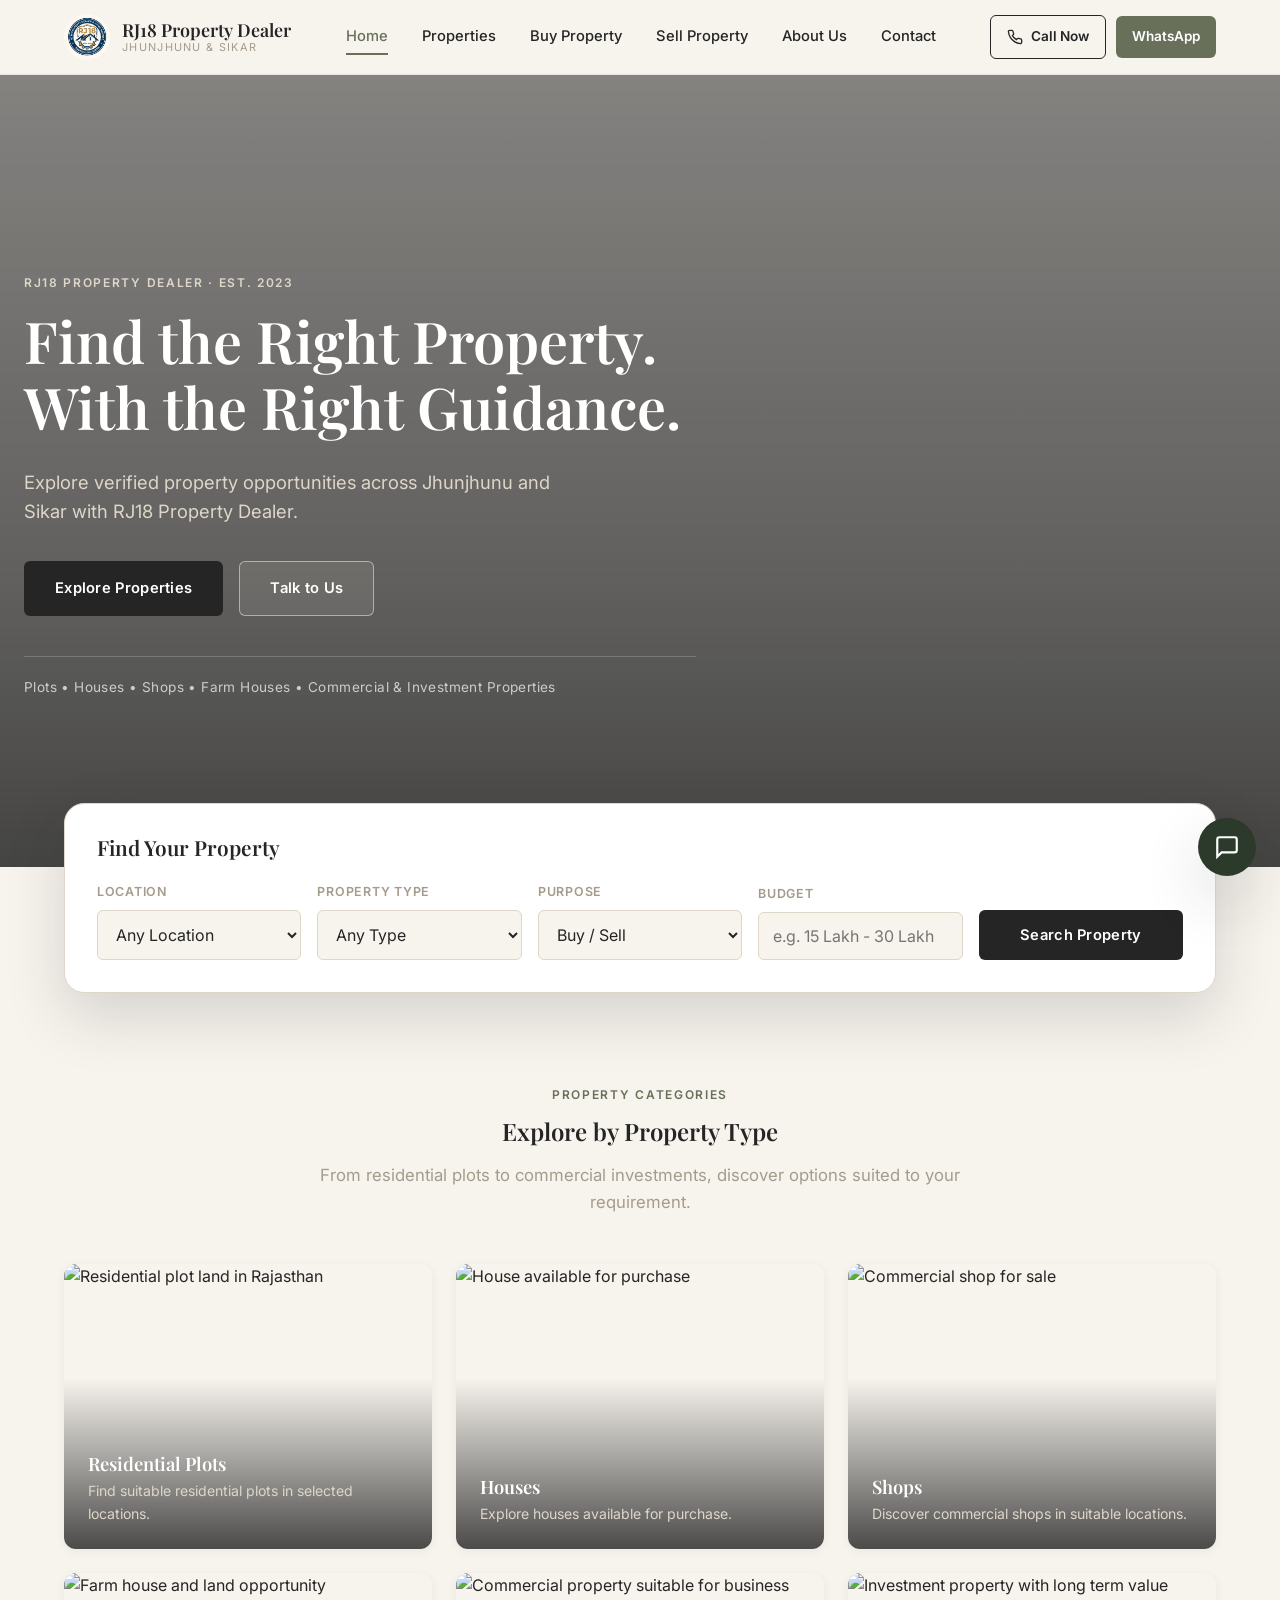
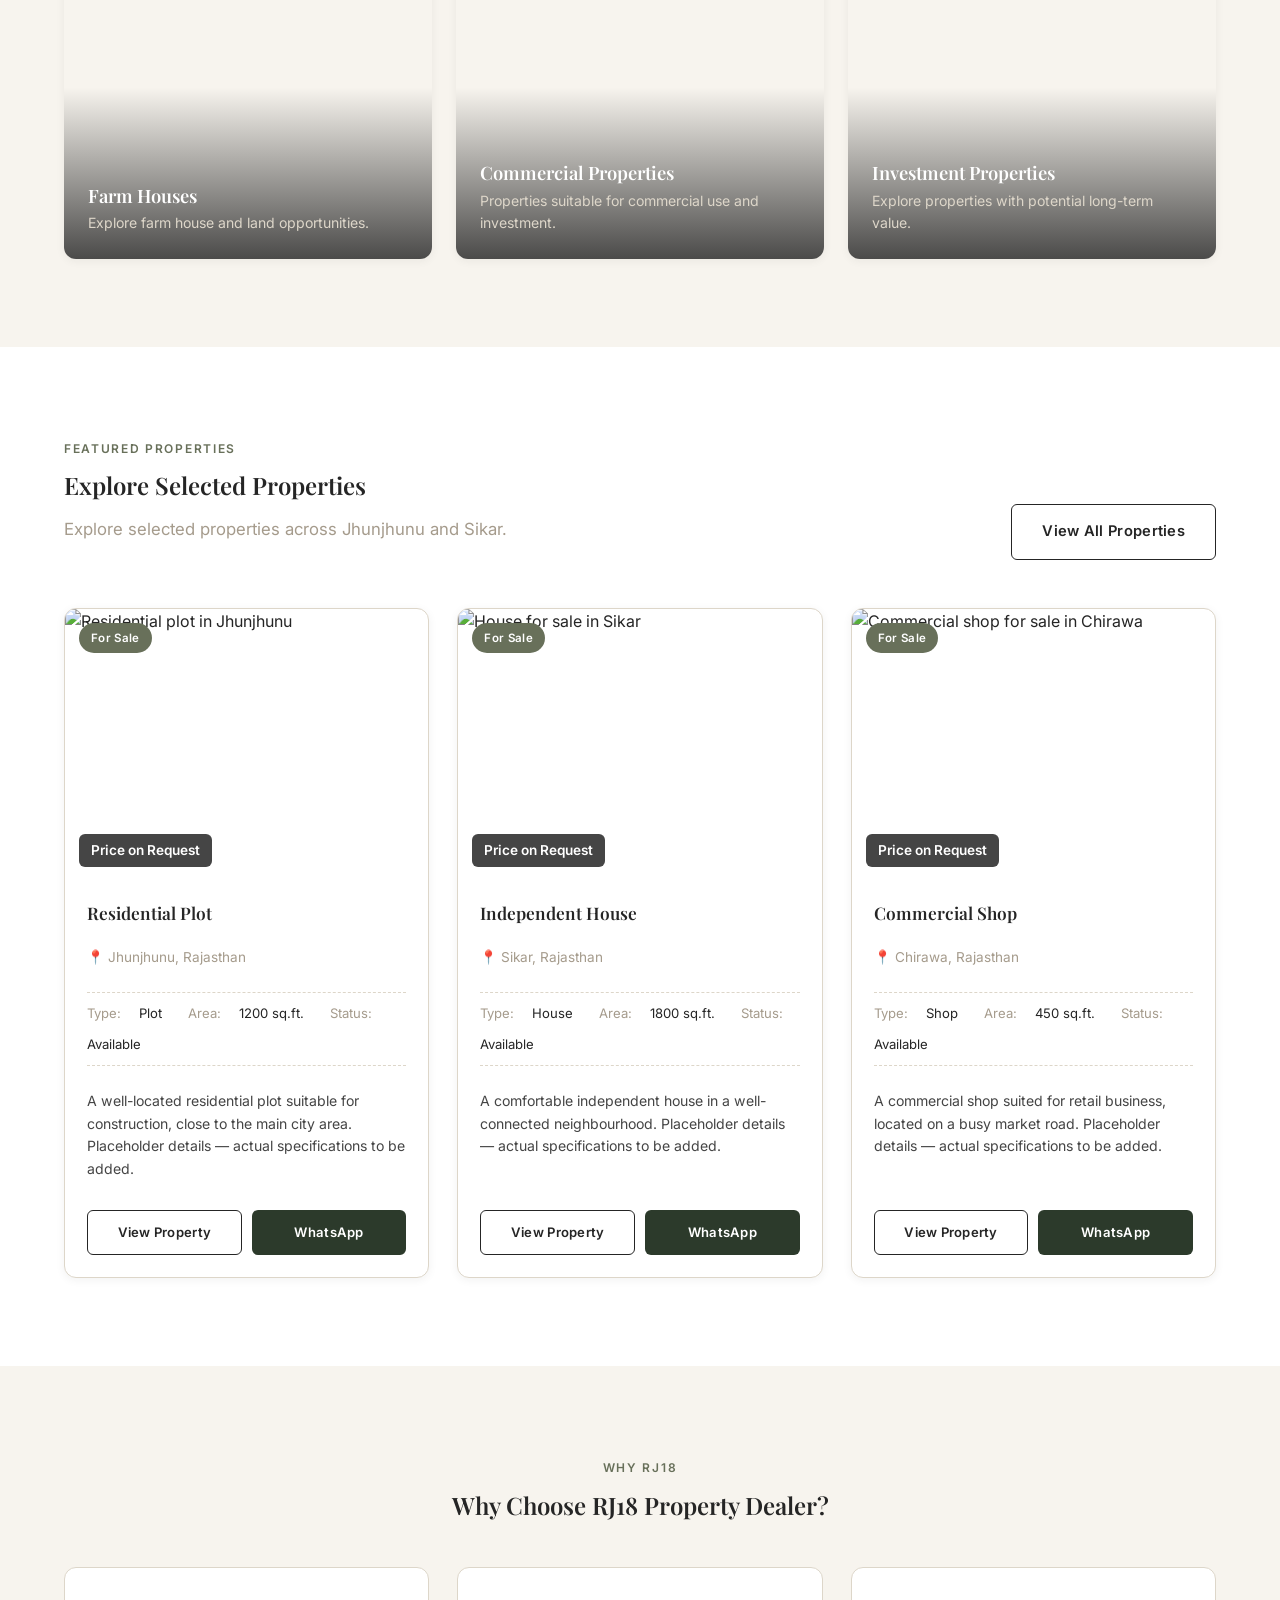
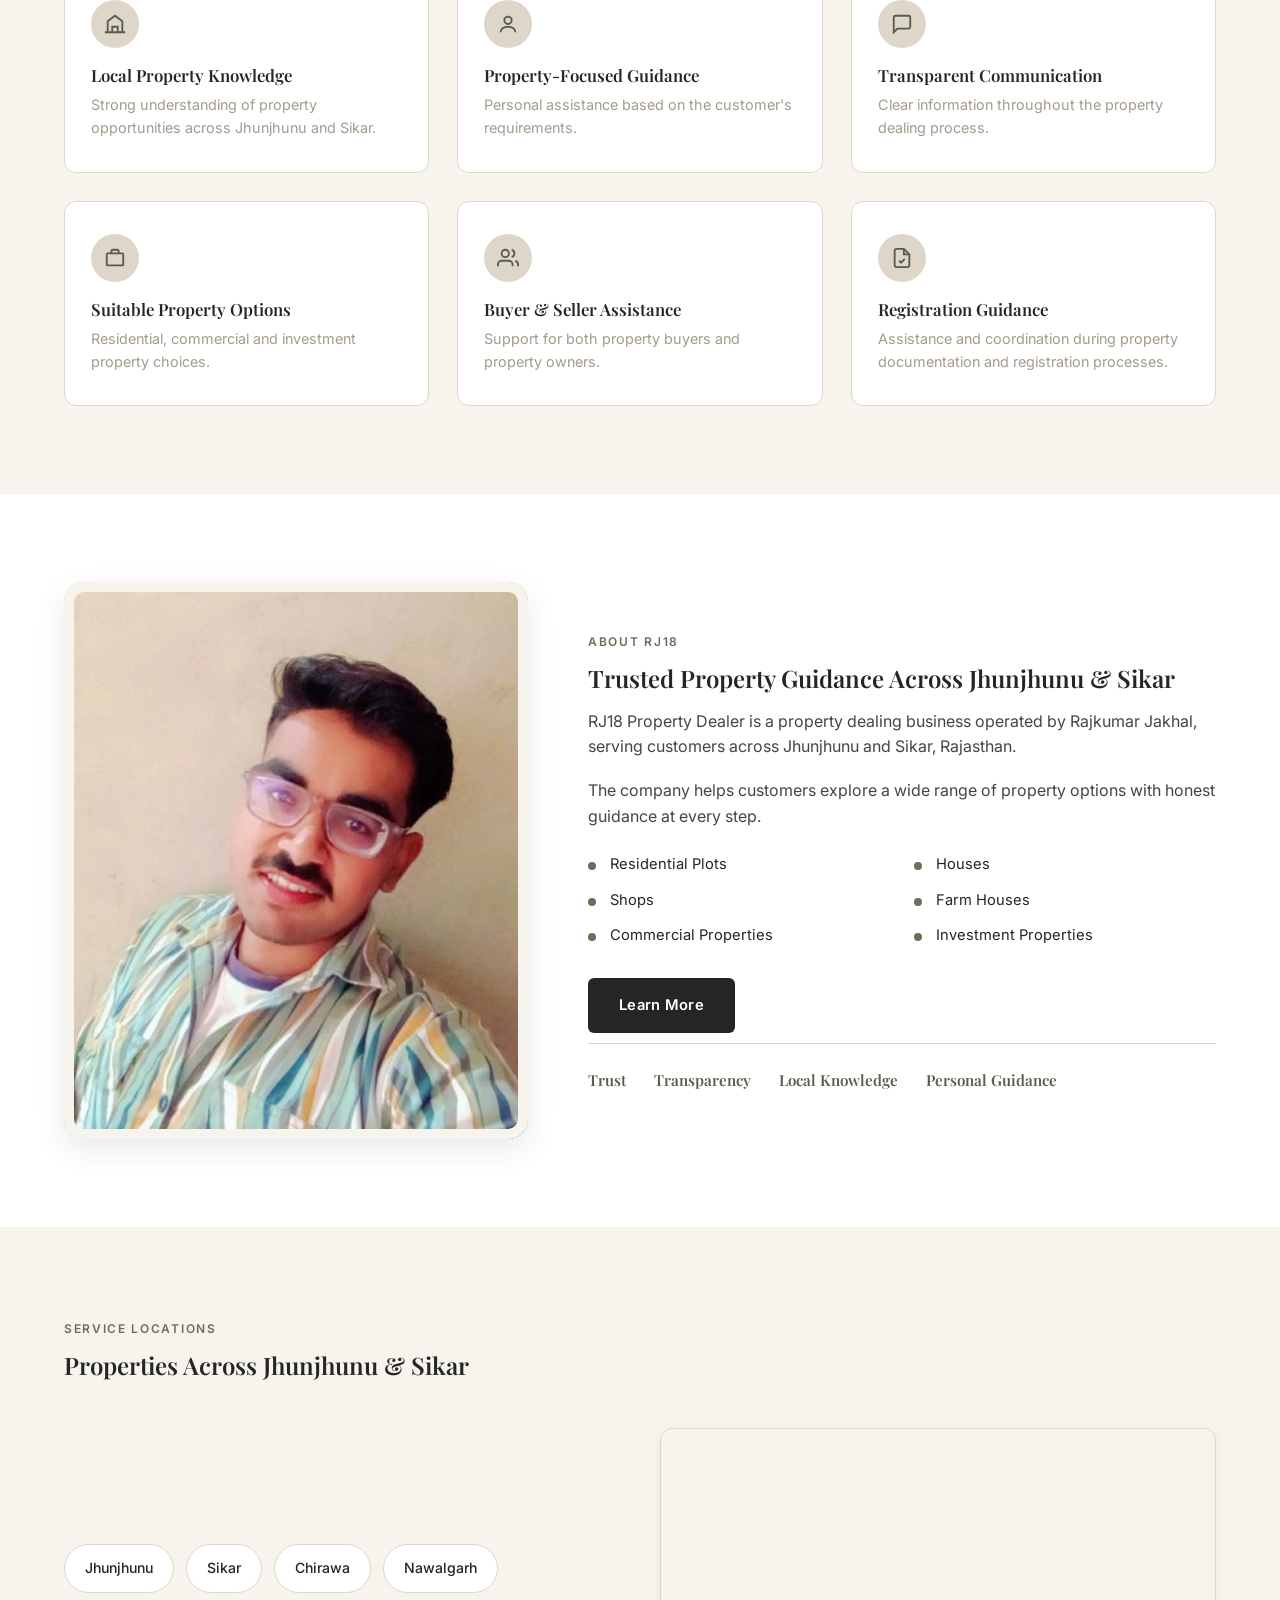
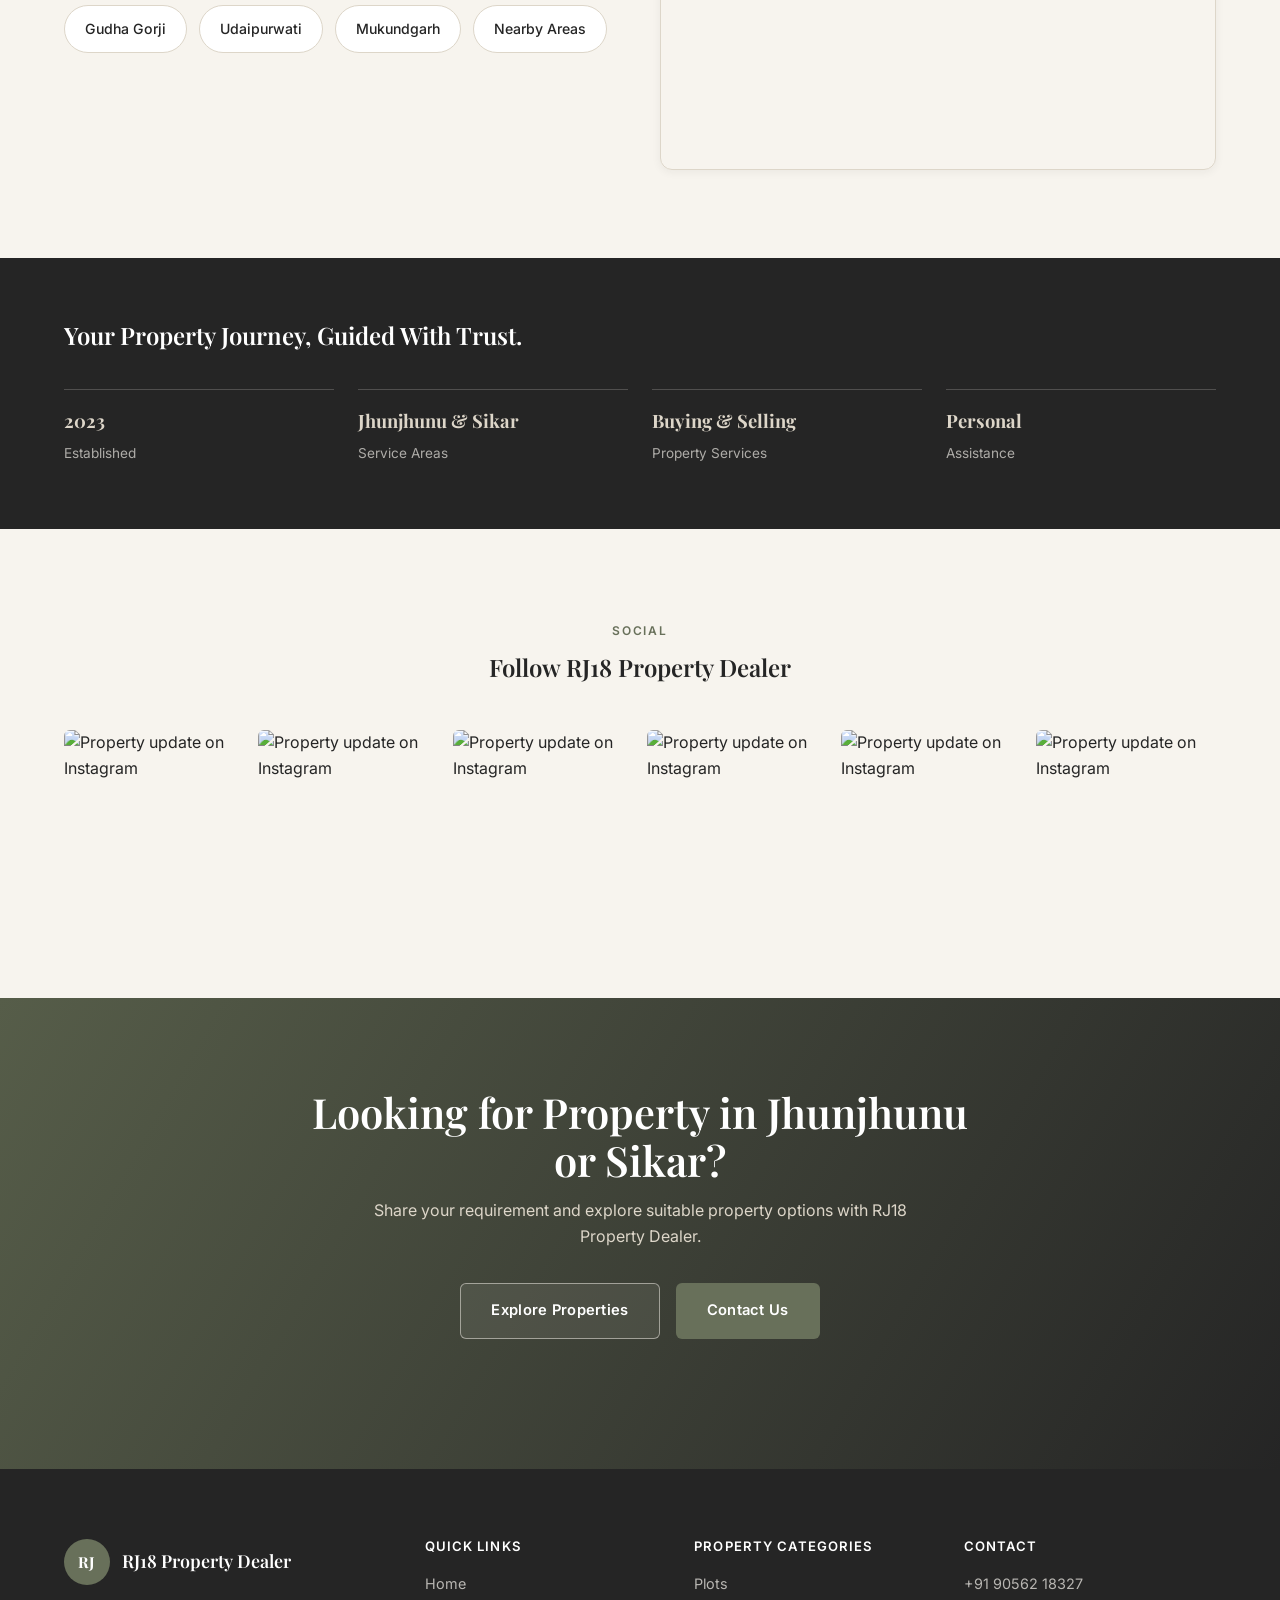
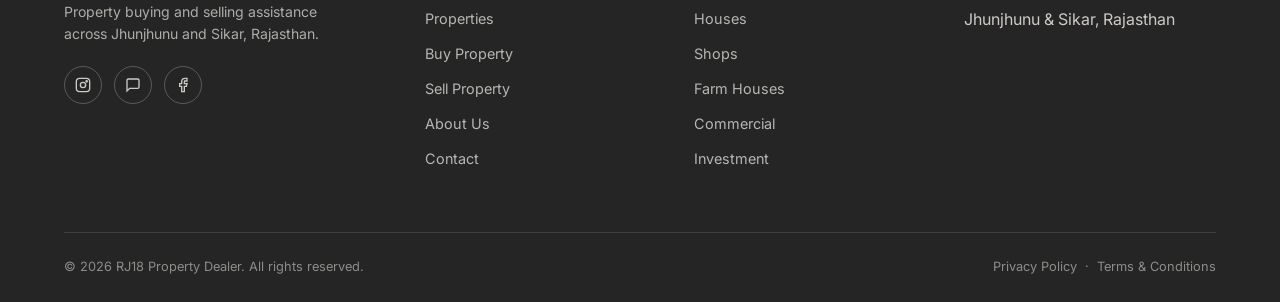
==== commit 8935e633: "Modify meta tags in index.html for SEO Updated the meta description and added keywords and author in" ====
--- a/index.html
+++ b/index.html
@@ -3,9 +3,14 @@
 <head>
 <meta charset="UTF-8">
 <meta name="viewport" content="width=device-width, initial-scale=1.0">
-<title>RJ18 Property Dealer | Property Dealer in Jhunjhunu &amp; Sikar</title>
-<meta name="description" content="RJ18 Property Dealer helps customers find residential plots, houses, shops, farm houses, commercial and investment properties across Jhunjhunu and Sikar, Rajasthan.">
-<link rel="preconnect" href="https://fonts.googleapis.com">
+  <title>RJ18 Property Dealer | Property Dealer in Jhunjhunu & Sikar</title>
+<meta name="description" content="RJ18 Property Dealer helps customers buy and sell residential and commercial properties, plots, houses and shops in Jhunjhunu and Sikar, Rajasthan.">
+<meta name="keywords" content="RJ18 Property Dealer, property dealer in Jhunjhunu, property dealer in Sikar, real estate Jhunjhunu, real estate Sikar, property for sale in Jhunjhunu, property for sale in Sikar">
+
+<meta name="author" content="RJ18 Property Dealer">
+
+<link rel="canonical" href="https://rj18propertycom.vercel.app/">
+  <link rel="preconnect" href="https://fonts.googleapis.com">
 <link href="https://fonts.googleapis.com/css2?family=Playfair+Display:wght@500;600;700&family=Inter:wght@400;500;600;700&display=swap" rel="stylesheet">
 <link rel="stylesheet" href="style.css?v=2">
 </head>
--- a/style.css
+++ b/style.css
@@ -119,8 +119,7 @@
    ============================================================ */
 .site-header{
   position:sticky; top:0; z-index:100;
-  background:rgba(247,244,238,.92);
-  backdrop-filter:blur(10px);
+  background:rgba(247,244,238,.97);
   border-bottom:1px solid rgba(37,37,37,.08);
   transition:box-shadow .3s ease;
 }
@@ -136,7 +135,9 @@
   display:flex; align-items:center; justify-content:center;
   font-family:var(--font-display); font-weight:700; font-size:.95rem;
   letter-spacing:.02em; flex-shrink:0;
-}
+  overflow:hidden;
+}
+.brand-mark img{width:100%; height:100%; object-fit:cover;}
 .brand-text{display:flex; flex-direction:column; line-height:1.15;}
 .brand-name{font-family:var(--font-display); font-weight:600; font-size:1.12rem; color:var(--charcoal);}
 .brand-sub{font-size:.68rem; letter-spacing:.12em; text-transform:uppercase; color:var(--taupe);}
